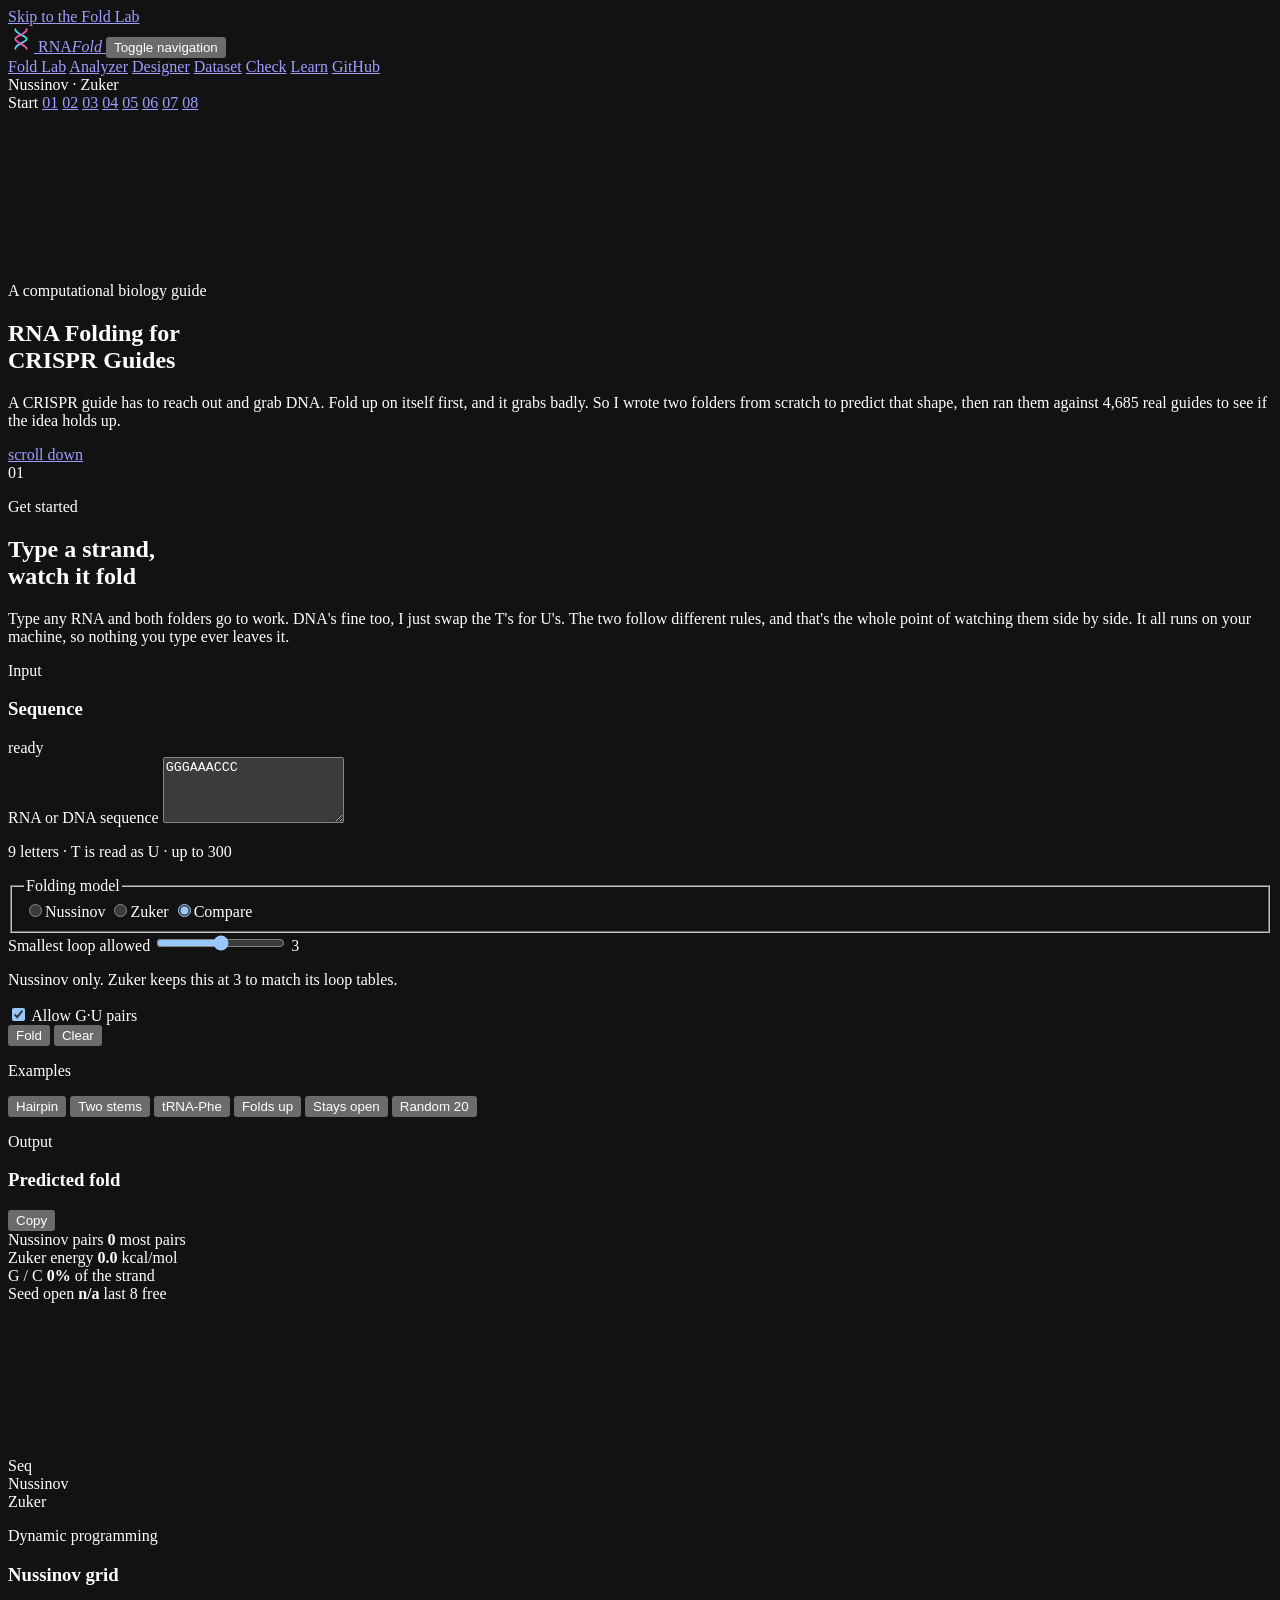
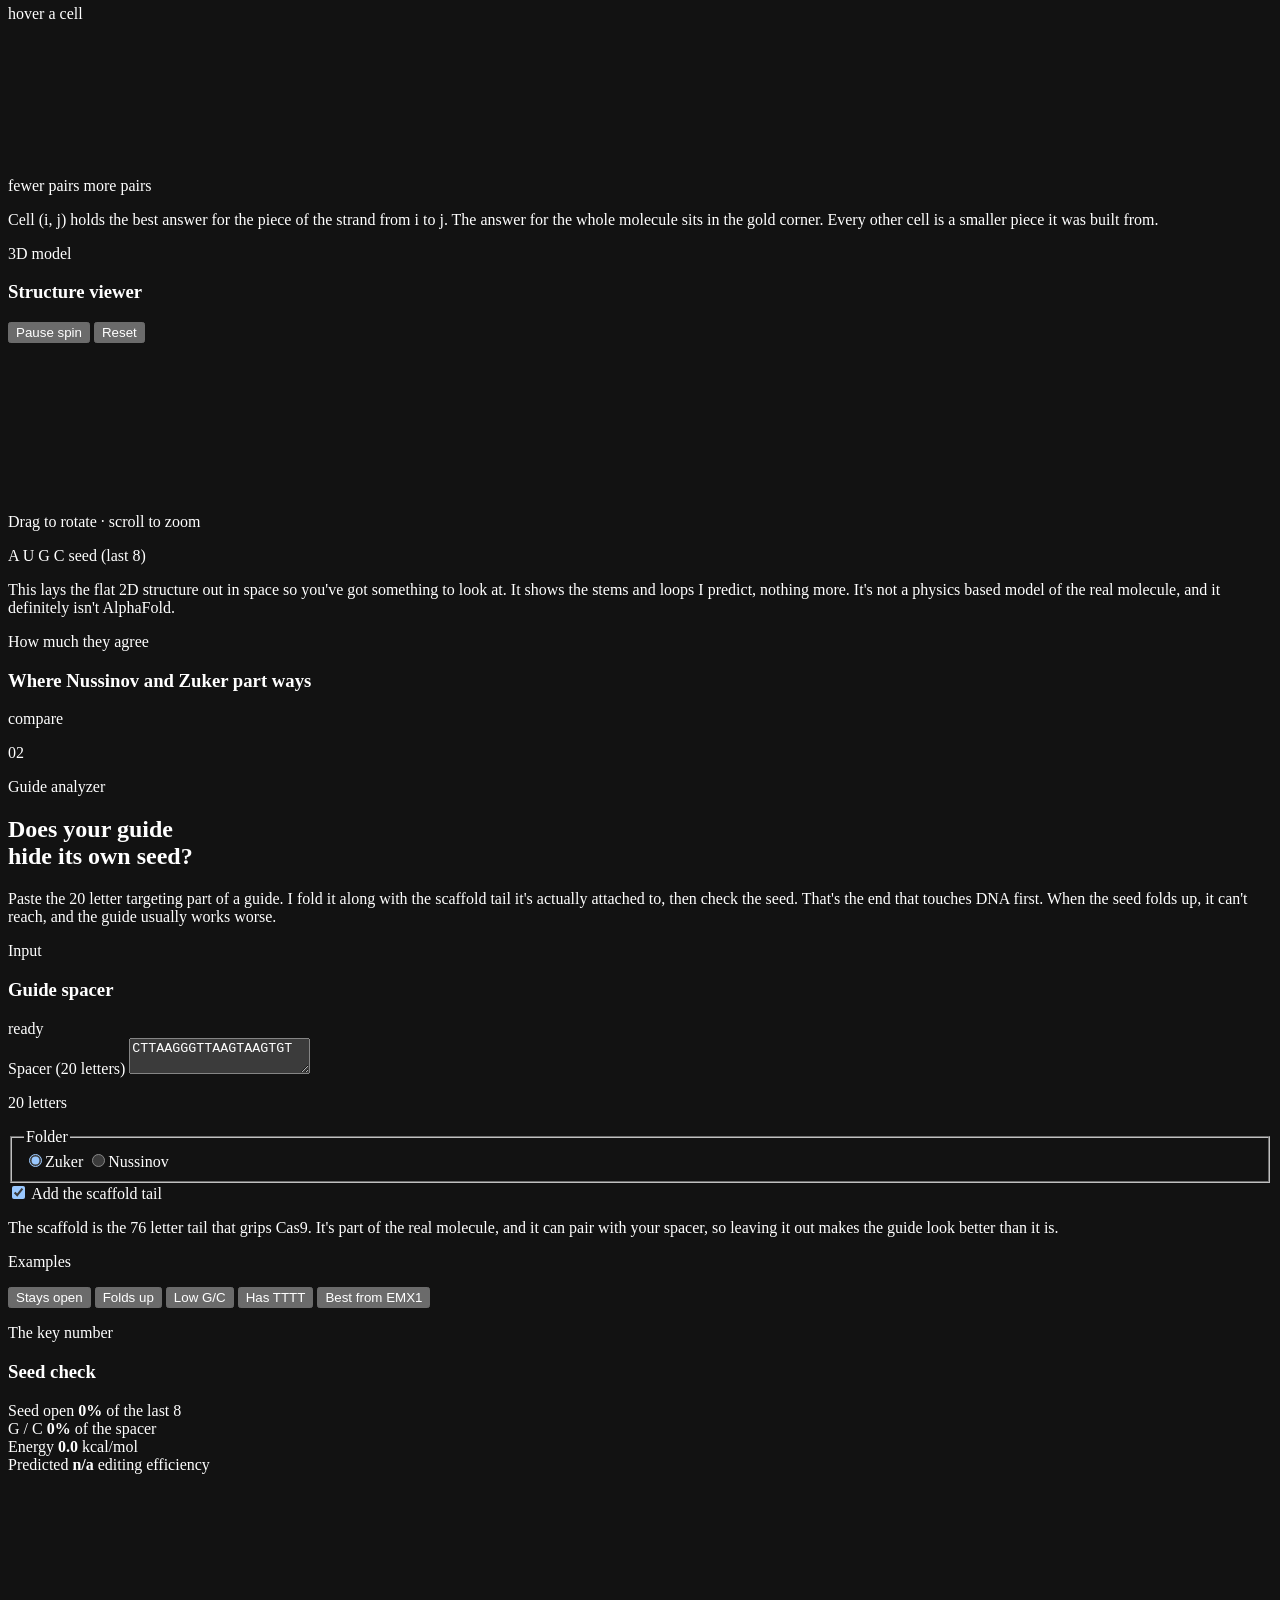
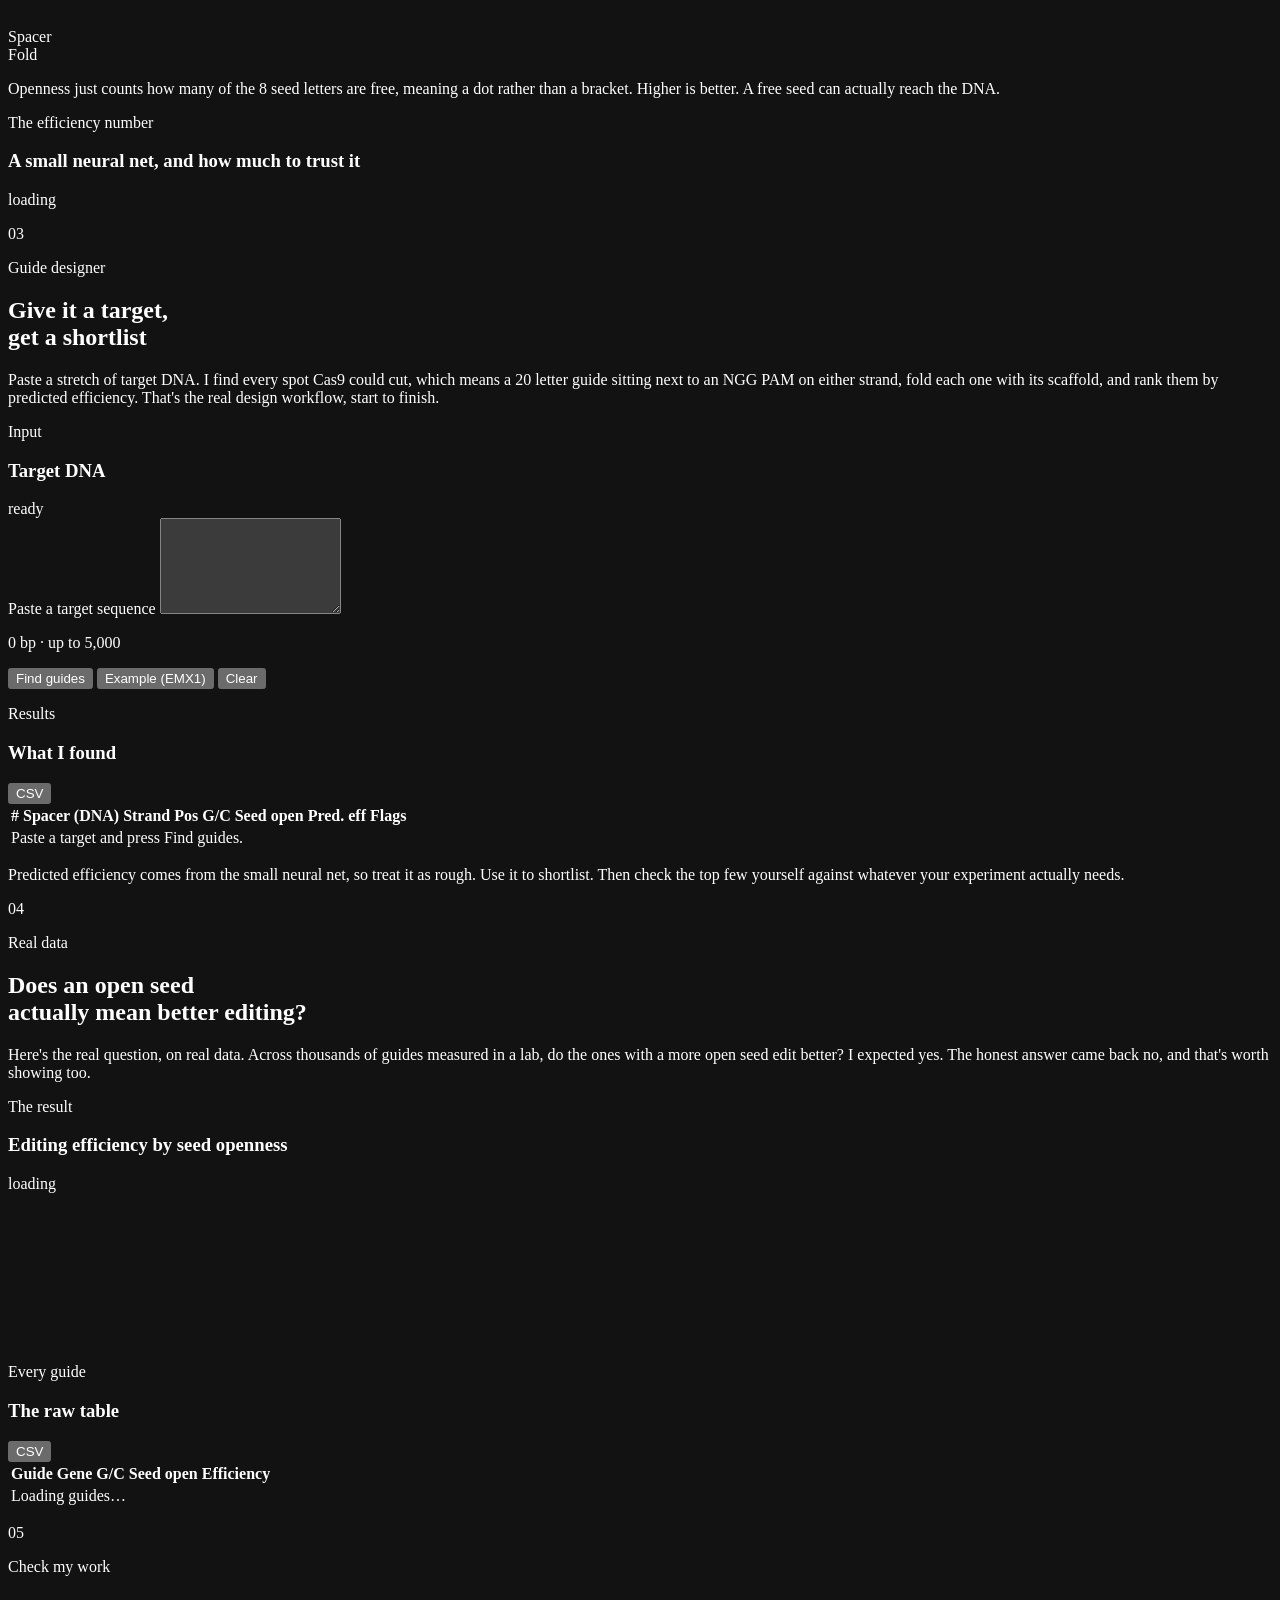
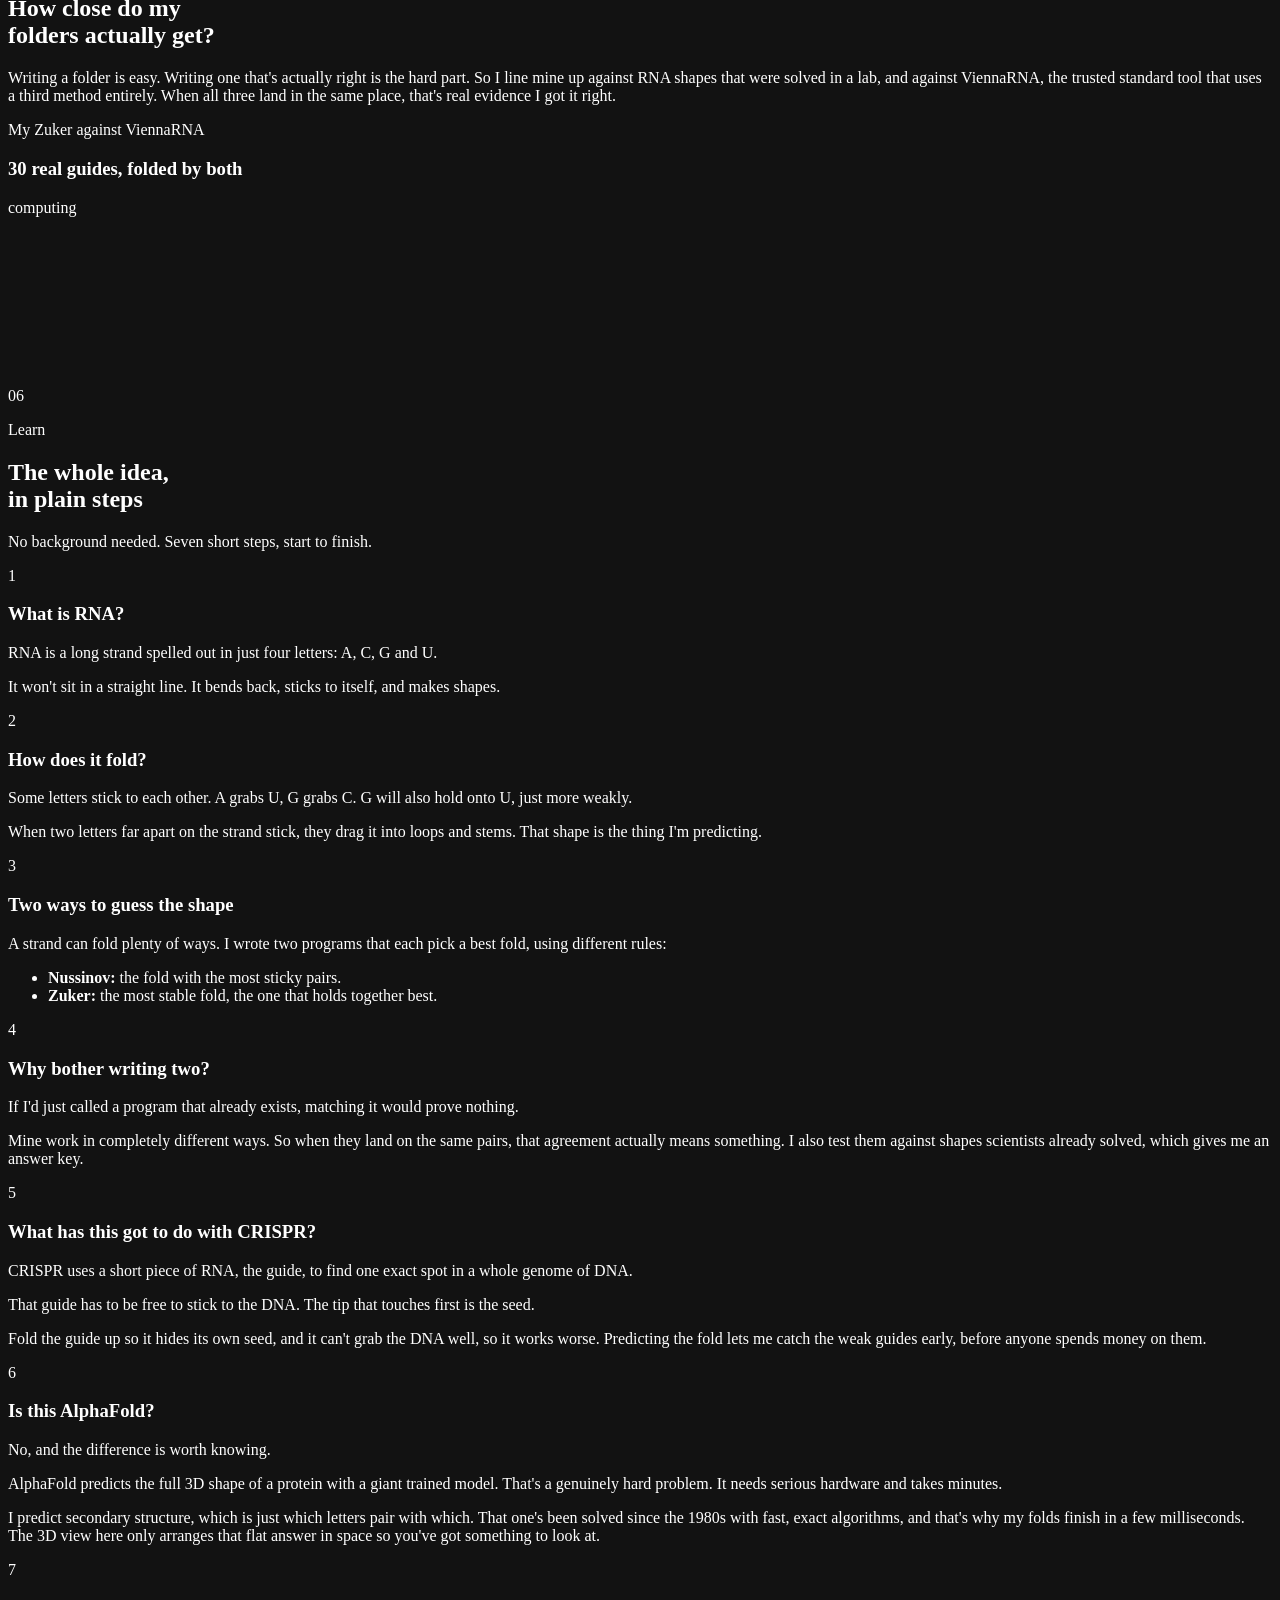
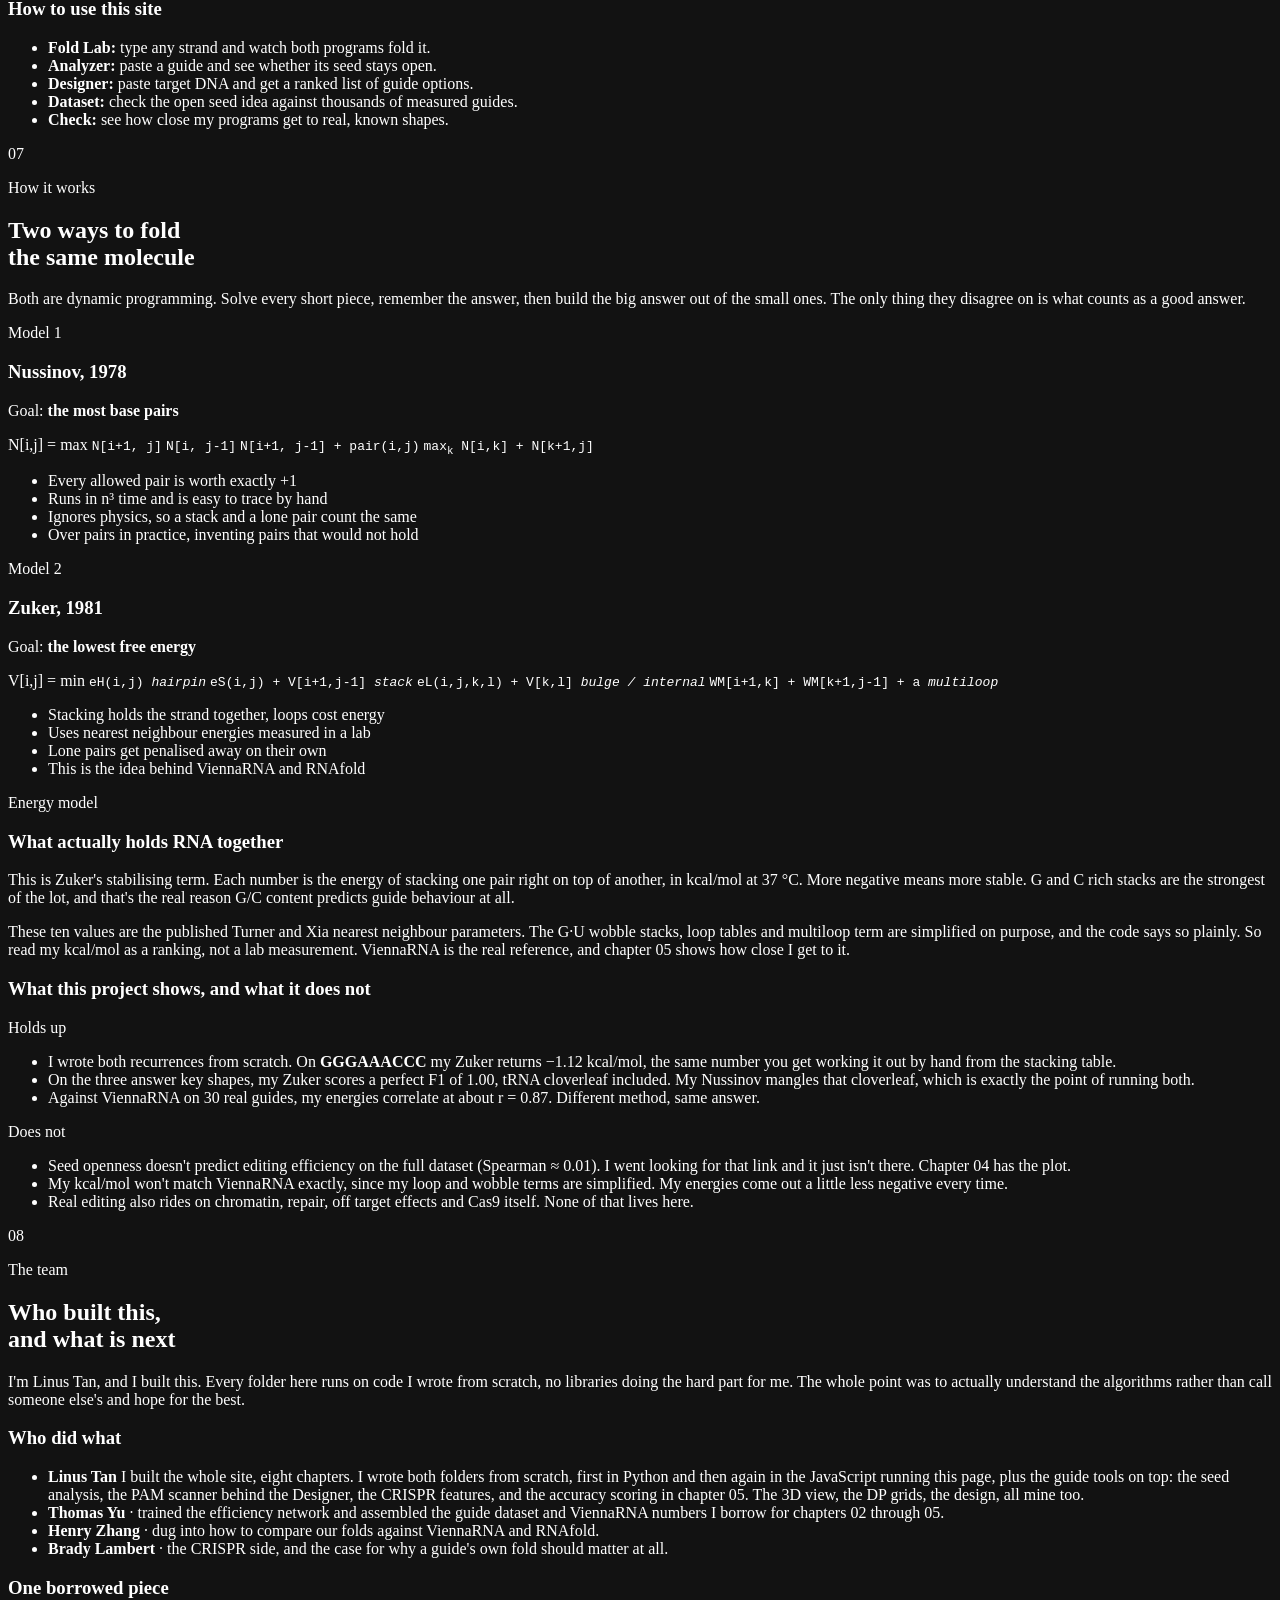
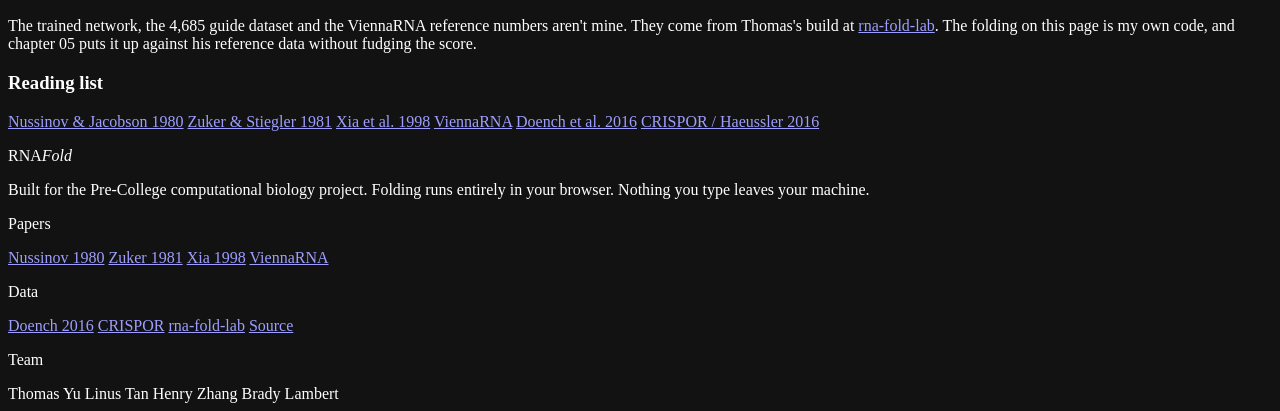
==== index.html @ 6db1efd3 "Fix wording in index.html for clarity" ====
<!doctype html>
<html lang="en">
  <head>
    <meta charset="utf-8" />
    <meta name="viewport" content="width=device-width, initial-scale=1" />
    <title>RNA Fold Lab: folding and CRISPR guides</title>
    <meta
      name="description"
      content="Fold RNA with Nussinov and Zuker in your browser, check a CRISPR guide's seed, design guides against a target, and see how my folders score against ViennaRNA."
    />
    <meta name="color-scheme" content="dark" />
    <link
      rel="icon"
      href="data:image/svg+xml,%3Csvg xmlns='http://www.w3.org/2000/svg' viewBox='0 0 64 64'%3E%3Crect width='64' height='64' rx='14' fill='%230b1218'/%3E%3Cpath d='M20 12c0 10 24 14 24 24S20 50 20 52' stroke='%234fd8e8' stroke-width='4' fill='none' stroke-linecap='round'/%3E%3Cpath d='M44 12c0 10-24 14-24 24s24 14 24 16' stroke='%23e85bb0' stroke-width='4' fill='none' stroke-linecap='round'/%3E%3C/svg%3E"
    />
    <link rel="preconnect" href="https://fonts.googleapis.com" />
    <link rel="preconnect" href="https://fonts.gstatic.com" crossorigin />
    <link
      href="https://fonts.googleapis.com/css2?family=Cormorant+Garamond:wght@300;400;500;600&family=Jost:wght@300;400;500;600&family=JetBrains+Mono:wght@400;700&display=swap"
      rel="stylesheet"
    />
    <link rel="stylesheet" href="styles.css" />
  </head>
  <body>
    <a class="skip-link" href="#lab">Skip to the Fold Lab</a>

    <div class="page-wash" aria-hidden="true"></div>

    <header class="masthead">
      <div class="shell masthead-inner">
        <a class="brand" href="#top">
          <span class="brand-mark" aria-hidden="true">
            <svg viewBox="0 0 32 32" width="26" height="26">
              <path d="M9 4c0 6 14 8 14 12S9 22 9 28" stroke="#4fd8e8" stroke-width="2.2" fill="none" stroke-linecap="round" />
              <path d="M23 4c0 6-14 8-14 12s14 8 14 12" stroke="#e85bb0" stroke-width="2.2" fill="none" stroke-linecap="round" />
            </svg>
          </span>
          <span class="brand-text">RNA<em>Fold</em></span>
        </a>

        <button class="nav-toggle" type="button" aria-expanded="false" aria-controls="mainnav">
          <span class="sr-only">Toggle navigation</span>
          <span class="nav-toggle-bar" aria-hidden="true"></span>
        </button>

        <nav class="mainnav" id="mainnav" aria-label="Sections">
          <a class="navlink" href="#lab" data-nav="lab">Fold Lab</a>
          <a class="navlink" href="#analyzer" data-nav="analyzer">Analyzer</a>
          <a class="navlink" href="#designer" data-nav="designer">Designer</a>
          <a class="navlink" href="#dataset" data-nav="dataset">Dataset</a>
          <a class="navlink" href="#check" data-nav="check">Check</a>
          <a class="navlink" href="#learn" data-nav="learn">Learn</a>
          <a class="nav-cta" href="https://github.com/kwland/nussinov-zuker-crispr" rel="noopener">GitHub</a>
        </nav>
      </div>
    </header>

    <div class="rail rail-left" aria-hidden="true">
      <span class="rail-word">Nussinov · Zuker</span>
      <span class="rail-line"></span>
    </div>

    <nav class="rail rail-right" aria-label="Chapters">
      <span class="rail-start">Start</span>
      <a class="chapter-dot is-active" href="#lab" data-nav="lab"><span>01</span></a>
      <a class="chapter-dot" href="#analyzer" data-nav="analyzer"><span>02</span></a>
      <a class="chapter-dot" href="#designer" data-nav="designer"><span>03</span></a>
      <a class="chapter-dot" href="#dataset" data-nav="dataset"><span>04</span></a>
      <a class="chapter-dot" href="#check" data-nav="check"><span>05</span></a>
      <a class="chapter-dot" href="#learn" data-nav="learn"><span>06</span></a>
      <a class="chapter-dot" href="#method" data-nav="method"><span>07</span></a>
      <a class="chapter-dot" href="#about" data-nav="about"><span>08</span></a>
    </nav>

    <!-- ================================================== HERO -->
    <section class="hero" id="top">
      <canvas id="heroCanvas" aria-hidden="true"></canvas>
      <div class="hero-veil" aria-hidden="true"></div>

      <div class="shell hero-content">
        <p class="eyebrow"><span class="eyebrow-dash" aria-hidden="true"></span>A computational biology guide</p>
        <h1 class="hero-title">RNA Folding for<br /> CRISPR Guides</h1>
        <p class="hero-sub">
          A CRISPR guide has to reach out and grab DNA. Fold up on itself first, and it grabs badly. So I
          wrote two folders from scratch to predict that shape, then ran them against 4,685 real guides to
          see if the idea holds up.
        </p>
        <a class="scroll-cue" href="#lab">
          <span>scroll down</span>
          <span class="scroll-arrow" aria-hidden="true"></span>
        </a>
      </div>
    </section>

    <main>
      <!-- ================================================== 01 FOLD LAB -->
      <section class="chapter" id="lab">
        <div class="shell">
          <div class="chapter-head">
            <span class="ghost-num" aria-hidden="true">01</span>
            <div class="chapter-intro">
              <p class="eyebrow"><span class="eyebrow-dash" aria-hidden="true"></span>Get started</p>
              <h2>Type a strand,<br />watch it fold</h2>
              <p class="lead">
                Type any RNA and both folders go to work. DNA's fine too, I just swap the T's for U's. The
                two follow different rules, and that's the whole point of watching them side by side. It all
                runs on your machine, so nothing you type ever leaves it.
              </p>
            </div>
          </div>

          <div class="lab-grid">
            <form class="card input-card" id="foldForm">
              <div class="card-head">
                <div>
                  <p class="kicker">Input</p>
                  <h3>Sequence</h3>
                </div>
                <span class="status-pill" id="inputStatus">ready</span>
              </div>

              <label class="field-label" for="sequenceInput">RNA or DNA sequence</label>
              <textarea id="sequenceInput" spellcheck="false" rows="4" aria-describedby="errorText">GGGAAACCC</textarea>
              <p class="field-hint"><span id="charCount">9</span> letters · T is read as U · up to 300</p>

              <fieldset class="model-select">
                <legend class="field-label">Folding model</legend>
                <div class="segmented" role="radiogroup" aria-label="Folding model">
                  <label><input type="radio" name="model" value="nussinov" /><span>Nussinov</span></label>
                  <label><input type="radio" name="model" value="zuker" /><span>Zuker</span></label>
                  <label><input type="radio" name="model" value="both" checked /><span>Compare</span></label>
                </div>
              </fieldset>

              <div class="control-row">
                <label class="field-label" for="loopLength">Smallest loop allowed</label>
                <input id="loopLength" type="range" min="0" max="6" step="1" value="3" />
                <output id="loopLengthValue" for="loopLength">3</output>
              </div>
              <p class="field-hint subtle">Nussinov only. Zuker keeps this at 3 to match its loop tables.</p>

              <label class="toggle-row">
                <input id="allowWobble" type="checkbox" checked />
                <span>Allow G·U pairs</span>
              </label>

              <div class="button-row">
                <button class="btn btn-solid btn-sm" type="submit">Fold</button>
                <button class="btn btn-ghost btn-sm" type="button" id="clearSequence">Clear</button>
              </div>

              <p class="field-label examples-label">Examples</p>
              <div class="chip-row">
                <button class="chip" type="button" data-example="GGGAAACCC">Hairpin</button>
                <button class="chip" type="button" data-example="GGGGAAAACCCCUUUUGGGGAAAACCCC">Two stems</button>
                <button class="chip" type="button" data-example="GCGGAUUUAGCUCAGUUGGGAGAGCGCCAGACUGAAGAUCUGGAGGUCCUGUGUUCGAUCCACAGAAUUCGCACCA">tRNA-Phe</button>
                <button class="chip" type="button" data-example="GCGCGATACGCGTATCGCGC">Folds up</button>
                <button class="chip" type="button" data-example="CTTAAGGGTTAAGTAAGTGT">Stays open</button>
                <button class="chip" type="button" id="randomGuide">Random 20</button>
              </div>

              <p class="error-text" id="errorText" role="alert"></p>
            </form>

            <div class="card result-card">
              <div class="card-head">
                <div>
                  <p class="kicker">Output</p>
                  <h3>Predicted fold</h3>
                </div>
                <button class="btn btn-ghost btn-sm" type="button" id="copyStructure">Copy</button>
              </div>

              <div class="metric-grid" id="metricGrid">
                <div class="metric">
                  <span class="metric-label">Nussinov pairs</span>
                  <strong id="pairCount">0</strong>
                  <span class="metric-foot">most pairs</span>
                </div>
                <div class="metric">
                  <span class="metric-label">Zuker energy</span>
                  <strong id="mfeValue">0.0</strong>
                  <span class="metric-foot">kcal/mol</span>
                </div>
                <div class="metric">
                  <span class="metric-label">G / C</span>
                  <strong id="gcPercent">0%</strong>
                  <span class="metric-foot">of the strand</span>
                </div>
                <div class="metric" id="seedMetric">
                  <span class="metric-label">Seed open</span>
                  <strong id="seedOpen">n/a</strong>
                  <span class="metric-foot">last 8 free</span>
                </div>
              </div>

              <div class="arc-wrap">
                <canvas id="rnaCanvas" aria-label="Arc diagram of the predicted structure"></canvas>
              </div>
              <div class="arc-legend" id="arcLegend"></div>

              <div class="dot-output">
                <div class="dot-row">
                  <span class="dot-tag">Seq</span>
                  <code id="normalizedSequence"></code>
                </div>
                <div class="dot-row" id="nussinovRow">
                  <span class="dot-tag tag-a">Nussinov</span>
                  <code id="dotBracket"></code>
                </div>
                <div class="dot-row" id="zukerRow">
                  <span class="dot-tag tag-b">Zuker</span>
                  <code id="dotBracketZuker"></code>
                </div>
              </div>

              <p class="interpretation" id="foldInterpretation"></p>
              <div class="warning-list" id="warningList"></div>
            </div>

            <div class="card matrix-card">
              <div class="card-head">
                <div>
                  <p class="kicker">Dynamic programming</p>
                  <h3 id="matrixTitle">Nussinov grid</h3>
                </div>
                <span class="matrix-hint" id="matrixHover">hover a cell</span>
              </div>
              <div class="matrix-wrap">
                <canvas id="matrixCanvas" aria-label="Dynamic programming grid"></canvas>
              </div>
              <div class="matrix-legend">
                <span>fewer pairs</span>
                <span class="legend-ramp" aria-hidden="true"></span>
                <span>more pairs</span>
              </div>
              <p class="note">
                Cell (i, j) holds the best answer for the piece of the strand from i to j. The answer for the
                whole molecule sits in the gold corner. Every other cell is a smaller piece it was built from.
              </p>
            </div>

            <div class="card viewer-card">
              <div class="card-head">
                <div>
                  <p class="kicker">3D model</p>
                  <h3>Structure viewer</h3>
                </div>
                <div class="viewer-controls">
                  <button class="btn btn-ghost btn-sm" type="button" id="spinToggle">Pause spin</button>
                  <button class="btn btn-ghost btn-sm" type="button" id="resetView">Reset</button>
                </div>
              </div>
              <div class="viewer-wrap">
                <canvas id="viewerCanvas" aria-label="Rotatable 3D model of the predicted structure"></canvas>
                <p class="viewer-hint">Drag to rotate · scroll to zoom</p>
              </div>
              <div class="base-legend">
                <span><i style="background:#5ee6c5"></i>A</span>
                <span><i style="background:#ffb454"></i>U</span>
                <span><i style="background:#7aa2ff"></i>G</span>
                <span><i style="background:#ff6fa5"></i>C</span>
                <span class="legend-seed"><i></i>seed (last 8)</span>
              </div>
              <p class="note">
                This lays the flat 2D structure out in space so you've got something to look at. It shows the
                stems and loops I predict, nothing more. It's not a physics based model of the real molecule,
                and it definitely isn't AlphaFold.
              </p>
            </div>
          </div>

          <div class="card compare-card" id="compareCard">
            <div class="card-head">
              <div>
                <p class="kicker">How much they agree</p>
                <h3>Where Nussinov and Zuker part ways</h3>
              </div>
              <span class="status-pill" id="agreementPill">compare</span>
            </div>
            <div class="compare-stats" id="compareStats"></div>
            <p class="note" id="compareNote"></p>
          </div>
        </div>
      </section>

      <!-- ================================================== 02 ANALYZER -->
      <section class="chapter" id="analyzer">
        <div class="shell">
          <div class="chapter-head">
            <span class="ghost-num" aria-hidden="true">02</span>
            <div class="chapter-intro">
              <p class="eyebrow"><span class="eyebrow-dash" aria-hidden="true"></span>Guide analyzer</p>
              <h2>Does your guide<br />hide its own seed?</h2>
              <p class="lead">
                Paste the 20 letter targeting part of a guide. I fold it along with the scaffold tail it's
                actually attached to, then check the seed. That's the end that touches DNA first. When the
                seed folds up, it can't reach, and the guide usually works worse.
              </p>
            </div>
          </div>

          <div class="lab-grid">
            <form class="card input-card" id="analyzerForm">
              <div class="card-head">
                <div>
                  <p class="kicker">Input</p>
                  <h3>Guide spacer</h3>
                </div>
                <span class="status-pill" id="analyzerStatus">ready</span>
              </div>

              <label class="field-label" for="spacerInput">Spacer (20 letters)</label>
              <textarea id="spacerInput" spellcheck="false" rows="2">CTTAAGGGTTAAGTAAGTGT</textarea>
              <p class="field-hint"><span id="spacerCount">20</span> letters</p>

              <fieldset class="model-select">
                <legend class="field-label">Folder</legend>
                <div class="segmented" role="radiogroup" aria-label="Folder for the analyzer">
                  <label><input type="radio" name="analyzerModel" value="zuker" checked /><span>Zuker</span></label>
                  <label><input type="radio" name="analyzerModel" value="nussinov" /><span>Nussinov</span></label>
                </div>
              </fieldset>

              <label class="toggle-row">
                <input id="withScaffold" type="checkbox" checked />
                <span>Add the scaffold tail</span>
              </label>
              <p class="field-hint subtle">
                The scaffold is the 76 letter tail that grips Cas9. It's part of the real molecule, and it
                can pair with your spacer, so leaving it out makes the guide look better than it is.
              </p>

              <p class="field-label examples-label">Examples</p>
              <div class="chip-row">
                <button class="chip" type="button" data-spacer="CTTAAGGGTTAAGTAAGTGT">Stays open</button>
                <button class="chip" type="button" data-spacer="GCGCGATACGCGTATCGCGC">Folds up</button>
                <button class="chip" type="button" data-spacer="ATTAAATTAAATAAATTAAA">Low G/C</button>
                <button class="chip" type="button" data-spacer="GACTTTTACGTTAGCATGAA">Has TTTT</button>
                <button class="chip" type="button" data-spacer="TCCCTGGCCAGGCTTTGGGG">Best from EMX1</button>
              </div>

              <p class="error-text" id="analyzerError" role="alert"></p>
            </form>

            <div class="card result-card">
              <div class="card-head">
                <div>
                  <p class="kicker">The key number</p>
                  <h3>Seed check</h3>
                </div>
              </div>

              <div class="metric-grid">
                <div class="metric accent-a">
                  <span class="metric-label">Seed open</span>
                  <strong id="seedOpennessValue">0%</strong>
                  <span class="metric-foot">of the last 8</span>
                </div>
                <div class="metric">
                  <span class="metric-label">G / C</span>
                  <strong id="analyzerGc">0%</strong>
                  <span class="metric-foot">of the spacer</span>
                </div>
                <div class="metric">
                  <span class="metric-label">Energy</span>
                  <strong id="analyzerEnergy">0.0</strong>
                  <span class="metric-foot">kcal/mol</span>
                </div>
                <div class="metric accent-b">
                  <span class="metric-label">Predicted</span>
                  <strong id="predEfficiency">n/a</strong>
                  <span class="metric-foot">editing efficiency</span>
                </div>
              </div>

              <div class="arc-wrap">
                <canvas id="analyzerCanvas" aria-label="Arc diagram of the guide fold, seed bases marked"></canvas>
              </div>
              <div class="arc-legend" id="analyzerLegend"></div>

              <div class="dot-output">
                <div class="dot-row">
                  <span class="dot-tag">Spacer</span>
                  <code id="analyzerSpacerSeq"></code>
                </div>
                <div class="dot-row">
                  <span class="dot-tag tag-a">Fold</span>
                  <code id="analyzerSpacerStruct"></code>
                </div>
              </div>

              <p class="interpretation" id="analyzerInterpretation"></p>
              <div class="warning-list" id="analyzerFlags"></div>
              <p class="note">
                Openness just counts how many of the 8 seed letters are free, meaning a dot rather than a
                bracket. Higher is better. A free seed can actually reach the DNA.
              </p>
            </div>
          </div>

          <div class="card model-note-card">
            <div class="card-head">
              <div>
                <p class="kicker">The efficiency number</p>
                <h3>A small neural net, and how much to trust it</h3>
              </div>
              <span class="status-pill" id="modelStatus">loading</span>
            </div>
            <div class="compare-stats" id="modelStats"></div>
            <p class="note" id="modelNote"></p>
          </div>
        </div>
      </section>

      <!-- ================================================== 03 DESIGNER -->
      <section class="chapter" id="designer">
        <div class="shell">
          <div class="chapter-head">
            <span class="ghost-num" aria-hidden="true">03</span>
            <div class="chapter-intro">
              <p class="eyebrow"><span class="eyebrow-dash" aria-hidden="true"></span>Guide designer</p>
              <h2>Give it a target,<br />get a shortlist</h2>
              <p class="lead">
                Paste a stretch of target DNA. I find every spot Cas9 could cut, which means a 20 letter guide
                sitting next to an NGG PAM on either strand, fold each one with its scaffold, and rank them by
                predicted efficiency. That's the real design workflow, start to finish.
              </p>
            </div>
          </div>

          <div class="designer-grid">
            <form class="card input-card" id="designerForm">
              <div class="card-head">
                <div>
                  <p class="kicker">Input</p>
                  <h3>Target DNA</h3>
                </div>
                <span class="status-pill" id="designerStatus">ready</span>
              </div>

              <label class="field-label" for="targetInput">Paste a target sequence</label>
              <textarea id="targetInput" spellcheck="false" rows="6"></textarea>
              <p class="field-hint"><span id="targetCount">0</span> bp · up to 5,000</p>

              <div class="button-row">
                <button class="btn btn-solid btn-sm" type="submit">Find guides</button>
                <button class="chip" type="button" id="designerExample">Example (EMX1)</button>
                <button class="btn btn-ghost btn-sm" type="button" id="designerClear">Clear</button>
              </div>
              <p class="error-text" id="designerError" role="alert"></p>
            </form>

            <div class="card">
              <div class="card-head">
                <div>
                  <p class="kicker">Results</p>
                  <h3>What I found</h3>
                </div>
                <button class="btn btn-ghost btn-sm" type="button" id="designerCsv">CSV</button>
              </div>
              <div class="compare-stats" id="designerStats"></div>
              <div class="table-wrap">
                <table class="data-table" id="designerTable">
                  <thead>
                    <tr>
                      <th>#</th>
                      <th>Spacer (DNA)</th>
                      <th>Strand</th>
                      <th>Pos</th>
                      <th>G/C</th>
                      <th>Seed open</th>
                      <th>Pred. eff</th>
                      <th>Flags</th>
                      <th></th>
                    </tr>
                  </thead>
                  <tbody id="designerBody">
                    <tr>
                      <td colspan="9" class="table-empty">Paste a target and press Find guides.</td>
                    </tr>
                  </tbody>
                </table>
              </div>
              <p class="note">
                Predicted efficiency comes from the small neural net, so treat it as rough. Use it to
                shortlist. Then check the top few yourself against whatever your experiment actually needs.
              </p>
            </div>
          </div>
        </div>
      </section>

      <!-- ================================================== 04 DATASET -->
      <section class="chapter" id="dataset">
        <div class="shell">
          <div class="chapter-head">
            <span class="ghost-num" aria-hidden="true">04</span>
            <div class="chapter-intro">
              <p class="eyebrow"><span class="eyebrow-dash" aria-hidden="true"></span>Real data</p>
              <h2>Does an open seed<br />actually mean better editing?</h2>
              <p class="lead">
                Here's the real question, on real data. Across thousands of guides measured in a lab, do the
                ones with a more open seed edit better? I expected yes. The honest answer came back no, and
                that's worth showing too.
              </p>
            </div>
          </div>

          <div class="summary-panel" id="datasetStats"></div>

          <div class="card chart-card">
            <div class="card-head">
              <div>
                <p class="kicker">The result</p>
                <h3>Editing efficiency by seed openness</h3>
              </div>
              <span class="matrix-hint" id="datasetCount">loading</span>
            </div>
            <div class="chart-wrap">
              <canvas id="datasetChart" aria-label="Mean editing efficiency at each level of seed openness"></canvas>
            </div>
            <p class="note" id="datasetFinding"></p>
          </div>

          <div class="card">
            <div class="card-head">
              <div>
                <p class="kicker">Every guide</p>
                <h3>The raw table</h3>
              </div>
              <button class="btn btn-ghost btn-sm" type="button" id="datasetCsv">CSV</button>
            </div>
            <div class="table-wrap tall">
              <table class="data-table">
                <thead>
                  <tr>
                    <th>Guide</th>
                    <th>Gene</th>
                    <th>G/C</th>
                    <th>Seed open</th>
                    <th>Efficiency</th>
                    <th></th>
                  </tr>
                </thead>
                <tbody id="datasetBody">
                  <tr><td colspan="6" class="table-empty">Loading guides…</td></tr>
                </tbody>
              </table>
            </div>
            <p class="note" id="datasetSource"></p>
          </div>
        </div>
      </section>

      <!-- ================================================== 05 CHECK OUR WORK -->
      <section class="chapter" id="check">
        <div class="shell">
          <div class="chapter-head">
            <span class="ghost-num" aria-hidden="true">05</span>
            <div class="chapter-intro">
              <p class="eyebrow"><span class="eyebrow-dash" aria-hidden="true"></span>Check my work</p>
              <h2>How close do my<br />folders actually get?</h2>
              <p class="lead">
                Writing a folder is easy. Writing one that's actually right is the hard part. So I line mine
                up against RNA shapes that were solved in a lab, and against ViennaRNA, the trusted standard
                tool that uses a third method entirely. When all three land in the same place, that's real
                evidence I got it right.
              </p>
            </div>
          </div>

          <div class="summary-panel" id="checkStats"></div>

          <div class="data-grid" id="checkCards"></div>

          <div class="card chart-card">
            <div class="card-head">
              <div>
                <p class="kicker">My Zuker against ViennaRNA</p>
                <h3>30 real guides, folded by both</h3>
              </div>
              <span class="matrix-hint" id="viennaCorr">computing</span>
            </div>
            <div class="chart-wrap">
              <canvas id="viennaScatter" aria-label="Scatter plot of my predicted energy against ViennaRNA's"></canvas>
            </div>
            <p class="note" id="viennaNote"></p>
          </div>
        </div>
      </section>

      <!-- ================================================== 06 LEARN -->
      <section class="chapter" id="learn">
        <div class="shell">
          <div class="chapter-head">
            <span class="ghost-num" aria-hidden="true">06</span>
            <div class="chapter-intro">
              <p class="eyebrow"><span class="eyebrow-dash" aria-hidden="true"></span>Learn</p>
              <h2>The whole idea,<br />in plain steps</h2>
              <p class="lead">No background needed. Seven short steps, start to finish.</p>
            </div>
          </div>

          <div class="learn-list">
            <article class="card soft learn-step">
              <span class="step-num">1</span>
              <h3>What is RNA?</h3>
              <p>RNA is a long strand spelled out in just four letters: A, C, G and U.</p>
              <p>It won't sit in a straight line. It bends back, sticks to itself, and makes shapes.</p>
            </article>

            <article class="card soft learn-step">
              <span class="step-num">2</span>
              <h3>How does it fold?</h3>
              <p>Some letters stick to each other. A grabs U, G grabs C. G will also hold onto U, just more weakly.</p>
              <p>
                When two letters far apart on the strand stick, they drag it into loops and stems. That shape
                is the thing I'm predicting.
              </p>
            </article>

            <article class="card soft learn-step">
              <span class="step-num">3</span>
              <h3>Two ways to guess the shape</h3>
              <p>A strand can fold plenty of ways. I wrote two programs that each pick a best fold, using different rules:</p>
              <ul class="tick-list">
                <li><strong>Nussinov:</strong> the fold with the most sticky pairs.</li>
                <li><strong>Zuker:</strong> the most stable fold, the one that holds together best.</li>
              </ul>
            </article>

            <article class="card soft learn-step">
              <span class="step-num">4</span>
              <h3>Why bother writing two?</h3>
              <p>If I'd just called a program that already exists, matching it would prove nothing.</p>
              <p>
                Mine work in completely different ways. So when they land on the same pairs, that agreement
                actually means something. I also test them against shapes scientists already solved, which
                gives me an answer key.
              </p>
            </article>

            <article class="card soft learn-step">
              <span class="step-num">5</span>
              <h3>What has this got to do with CRISPR?</h3>
              <p>CRISPR uses a short piece of RNA, the guide, to find one exact spot in a whole genome of DNA.</p>
              <p>That guide has to be free to stick to the DNA. The tip that touches first is the seed.</p>
              <p>
                Fold the guide up so it hides its own seed, and it can't grab the DNA well, so it works worse.
                Predicting the fold lets me catch the weak guides early, before anyone spends money on them.
              </p>
            </article>

            <article class="card soft learn-step">
              <span class="step-num">6</span>
              <h3>Is this AlphaFold?</h3>
              <p>No, and the difference is worth knowing.</p>
              <p>
                AlphaFold predicts the full 3D shape of a protein with a giant trained model. That's a genuinely
                hard problem. It needs serious hardware and takes minutes.
              </p>
              <p>
                I predict secondary structure, which is just which letters pair with which. That one's been
                solved since the 1980s with fast, exact algorithms, and that's why my folds finish in a few
                milliseconds. The 3D view here only arranges that flat answer in space so you've got something
                to look at.
              </p>
            </article>

            <article class="card soft learn-step">
              <span class="step-num">7</span>
              <h3>How to use this site</h3>
              <ul class="tick-list">
                <li><strong>Fold Lab:</strong> type any strand and watch both programs fold it.</li>
                <li><strong>Analyzer:</strong> paste a guide and see whether its seed stays open.</li>
                <li><strong>Designer:</strong> paste target DNA and get a ranked list of guide options.</li>
                <li><strong>Dataset:</strong> check the open seed idea against thousands of measured guides.</li>
                <li><strong>Check:</strong> see how close my programs get to real, known shapes.</li>
              </ul>
            </article>
          </div>
        </div>
      </section>

      <!-- ================================================== 07 METHOD -->
      <section class="chapter" id="method">
        <div class="shell">
          <div class="chapter-head">
            <span class="ghost-num" aria-hidden="true">07</span>
            <div class="chapter-intro">
              <p class="eyebrow"><span class="eyebrow-dash" aria-hidden="true"></span>How it works</p>
              <h2>Two ways to fold<br />the same molecule</h2>
              <p class="lead">
                Both are dynamic programming. Solve every short piece, remember the answer, then build the big
                answer out of the small ones. The only thing they disagree on is what counts as a good answer.
              </p>
            </div>
          </div>

          <div class="model-compare">
            <article class="card model-card">
              <div class="model-head">
                <span class="model-badge badge-a">Model 1</span>
                <h3>Nussinov, 1978</h3>
              </div>
              <p class="model-goal">Goal: <strong>the most base pairs</strong></p>
              <div class="recurrence">
                <span class="rec-lhs">N[i,j] = max</span>
                <code>N[i+1, j]</code>
                <code>N[i, j-1]</code>
                <code>N[i+1, j-1] + pair(i,j)</code>
                <code>max<sub>k</sub> N[i,k] + N[k+1,j]</code>
              </div>
              <ul class="tick-list">
                <li>Every allowed pair is worth exactly +1</li>
                <li>Runs in n³ time and is easy to trace by hand</li>
                <li>Ignores physics, so a stack and a lone pair count the same</li>
                <li>Over pairs in practice, inventing pairs that would not hold</li>
              </ul>
            </article>

            <article class="card model-card">
              <div class="model-head">
                <span class="model-badge badge-b">Model 2</span>
                <h3>Zuker, 1981</h3>
              </div>
              <p class="model-goal">Goal: <strong>the lowest free energy</strong></p>
              <div class="recurrence">
                <span class="rec-lhs">V[i,j] = min</span>
                <code>eH(i,j) <em>hairpin</em></code>
                <code>eS(i,j) + V[i+1,j-1] <em>stack</em></code>
                <code>eL(i,j,k,l) + V[k,l] <em>bulge / internal</em></code>
                <code>WM[i+1,k] + WM[k+1,j-1] + a <em>multiloop</em></code>
              </div>
              <ul class="tick-list">
                <li>Stacking holds the strand together, loops cost energy</li>
                <li>Uses nearest neighbour energies measured in a lab</li>
                <li>Lone pairs get penalised away on their own</li>
                <li>This is the idea behind ViennaRNA and RNAfold</li>
              </ul>
            </article>
          </div>

          <div class="card energy-card">
            <div class="card-head">
              <div>
                <p class="kicker">Energy model</p>
                <h3>What actually holds RNA together</h3>
              </div>
            </div>
            <p class="card-lead">
              This is Zuker's stabilising term. Each number is the energy of stacking one pair right on top of
              another, in kcal/mol at 37&nbsp;°C. More negative means more stable. G and C rich stacks are the
              strongest of the lot, and that's the real reason G/C content predicts guide behaviour at all.
            </p>
            <div class="stack-table" id="stackTable"></div>
            <p class="note">
              These ten values are the published Turner and Xia nearest neighbour parameters. The G·U wobble
              stacks, loop tables and multiloop term are simplified on purpose, and the code says so plainly.
              So read my kcal/mol as a ranking, not a lab measurement. ViennaRNA is the real reference, and
              chapter 05 shows how close I get to it.
            </p>
          </div>

          <div class="card honest-card">
            <h3>What this project shows, and what it does not</h3>
            <div class="honest-grid">
              <div>
                <p class="honest-tag good">Holds up</p>
                <ul>
                  <li>
                    I wrote both recurrences from scratch. On <strong>GGGAAACCC</strong> my Zuker returns
                    −1.12 kcal/mol, the same number you get working it out by hand from the stacking table.
                  </li>
                  <li>
                    On the three answer key shapes, my Zuker scores a perfect F1 of 1.00, tRNA cloverleaf
                    included. My Nussinov mangles that cloverleaf, which is exactly the point of running both.
                  </li>
                  <li>
                    Against ViennaRNA on 30 real guides, my energies correlate at about r = 0.87. Different
                    method, same answer.
                  </li>
                </ul>
              </div>
              <div>
                <p class="honest-tag warn">Does not</p>
                <ul>
                  <li>
                    Seed openness doesn't predict editing efficiency on the full dataset (Spearman ≈ 0.01). I
                    went looking for that link and it just isn't there. Chapter 04 has the plot.
                  </li>
                  <li>
                    My kcal/mol won't match ViennaRNA exactly, since my loop and wobble terms are simplified.
                    My energies come out a little less negative every time.
                  </li>
                  <li>
                    Real editing also rides on chromatin, repair, off target effects and Cas9 itself. None of
                    that lives here.
                  </li>
                </ul>
              </div>
            </div>
          </div>
        </div>
      </section>

      <!-- ================================================== 08 ABOUT -->
      <section class="chapter" id="about">
        <div class="shell">
          <div class="chapter-head">
            <span class="ghost-num" aria-hidden="true">08</span>
            <div class="chapter-intro">
              <p class="eyebrow"><span class="eyebrow-dash" aria-hidden="true"></span>The team</p>
              <h2>Who built this,<br />and what is next</h2>
              <p class="lead">
                I'm Linus Tan, and I built this. Every folder here runs on code I wrote from scratch, no
                libraries doing the hard part for me. The whole point was to actually understand the
                algorithms rather than call someone else's and hope for the best.
              </p>
            </div>
          </div>

          <div class="about-grid">
            <div class="card soft">
              <h3>Who did what</h3>
              <ul class="team-list">
                <li><strong>Linus Tan</strong> I built the whole site, eight chapters. I wrote both folders from scratch, first in Python and then again in the JavaScript running this page, plus the guide tools on top: the seed analysis, the PAM scanner behind the Designer, the CRISPR features, and the accuracy scoring in chapter 05. The 3D view, the DP grids, the design, all mine too.</li>
                <li><strong>Thomas Yu</strong> · trained the efficiency network and assembled the guide dataset and ViennaRNA numbers I borrow for chapters 02 through 05.</li>
                <li><strong>Henry Zhang</strong> · dug into how to compare our folds against ViennaRNA and RNAfold.</li>
                <li><strong>Brady Lambert</strong> · the CRISPR side, and the case for why a guide's own fold should matter at all.</li>
              </ul>
            </div>
            <div class="card soft">
              <h3>One borrowed piece</h3>
              <p>
                The trained network, the 4,685 guide dataset and the ViennaRNA
                reference numbers aren't mine. They come from Thomas's build at
                <a href="https://tomas-1226.github.io/rna-fold-lab/" rel="noopener">rna-fold-lab</a>. The
                folding on this page is my own code, and chapter 05 puts it up against his reference data
                without fudging the score.
              </p>
            </div>
          </div>

          <div class="ref-block">
            <h3>Reading list</h3>
            <div class="ref-row">
              <a href="https://www.pnas.org/doi/10.1073/pnas.77.11.6309" rel="noopener">Nussinov &amp; Jacobson 1980</a>
              <a href="https://academic.oup.com/nar/article-lookup/doi/10.1093/nar/9.1.133" rel="noopener">Zuker &amp; Stiegler 1981</a>
              <a href="https://pubs.acs.org/doi/10.1021/bi9809425" rel="noopener">Xia et al. 1998</a>
              <a href="https://www.tbi.univie.ac.at/RNA/" rel="noopener">ViennaRNA</a>
              <a href="https://www.nature.com/articles/nbt.3437" rel="noopener">Doench et al. 2016</a>
              <a href="https://genomebiology.biomedcentral.com/articles/10.1186/s13059-016-1012-2" rel="noopener">CRISPOR / Haeussler 2016</a>
            </div>
          </div>
        </div>
      </section>
    </main>

    <footer>
      <div class="shell footer-inner">
        <div class="footer-brand-col">
          <p class="footer-brand">RNA<em>Fold</em></p>
          <p class="footer-note">
            Built for the Pre-College computational biology project. Folding runs entirely in your browser.
            Nothing you type leaves your machine.
          </p>
        </div>
        <div class="footer-col">
          <p class="footer-head">Papers</p>
          <a href="https://www.pnas.org/doi/10.1073/pnas.77.11.6309" rel="noopener">Nussinov 1980</a>
          <a href="https://academic.oup.com/nar/article-lookup/doi/10.1093/nar/9.1.133" rel="noopener">Zuker 1981</a>
          <a href="https://pubs.acs.org/doi/10.1021/bi9809425" rel="noopener">Xia 1998</a>
          <a href="https://www.tbi.univie.ac.at/RNA/" rel="noopener">ViennaRNA</a>
        </div>
        <div class="footer-col">
          <p class="footer-head">Data</p>
          <a href="https://www.nature.com/articles/nbt.3437" rel="noopener">Doench 2016</a>
          <a href="https://genomebiology.biomedcentral.com/articles/10.1186/s13059-016-1012-2" rel="noopener">CRISPOR</a>
          <a href="https://tomas-1226.github.io/rna-fold-lab/" rel="noopener">rna-fold-lab</a>
          <a href="https://github.com/kwland/nussinov-zuker-crispr" rel="noopener">Source</a>
        </div>
        <div class="footer-col">
          <p class="footer-head">Team</p>
          <span>Thomas Yu</span>
          <span>Linus Tan</span>
          <span>Henry Zhang</span>
          <span>Brady Lambert</span>
        </div>
      </div>
    </footer>

    <script src="js/rna-fold.js"></script>
    <script src="js/guide-tools.js"></script>
    <script src="js/viewer3d.js"></script>
    <script src="js/hero.js"></script>
    <!-- app.js defines window.FoldUI, which chapters.js captures at parse time,
         so app.js must come first. app.js then calls Chapters.init() on
         DOMContentLoaded, by which point both have loaded. -->
    <script src="js/app.js"></script>
    <script src="js/chapters.js"></script>
  </body>
</html>
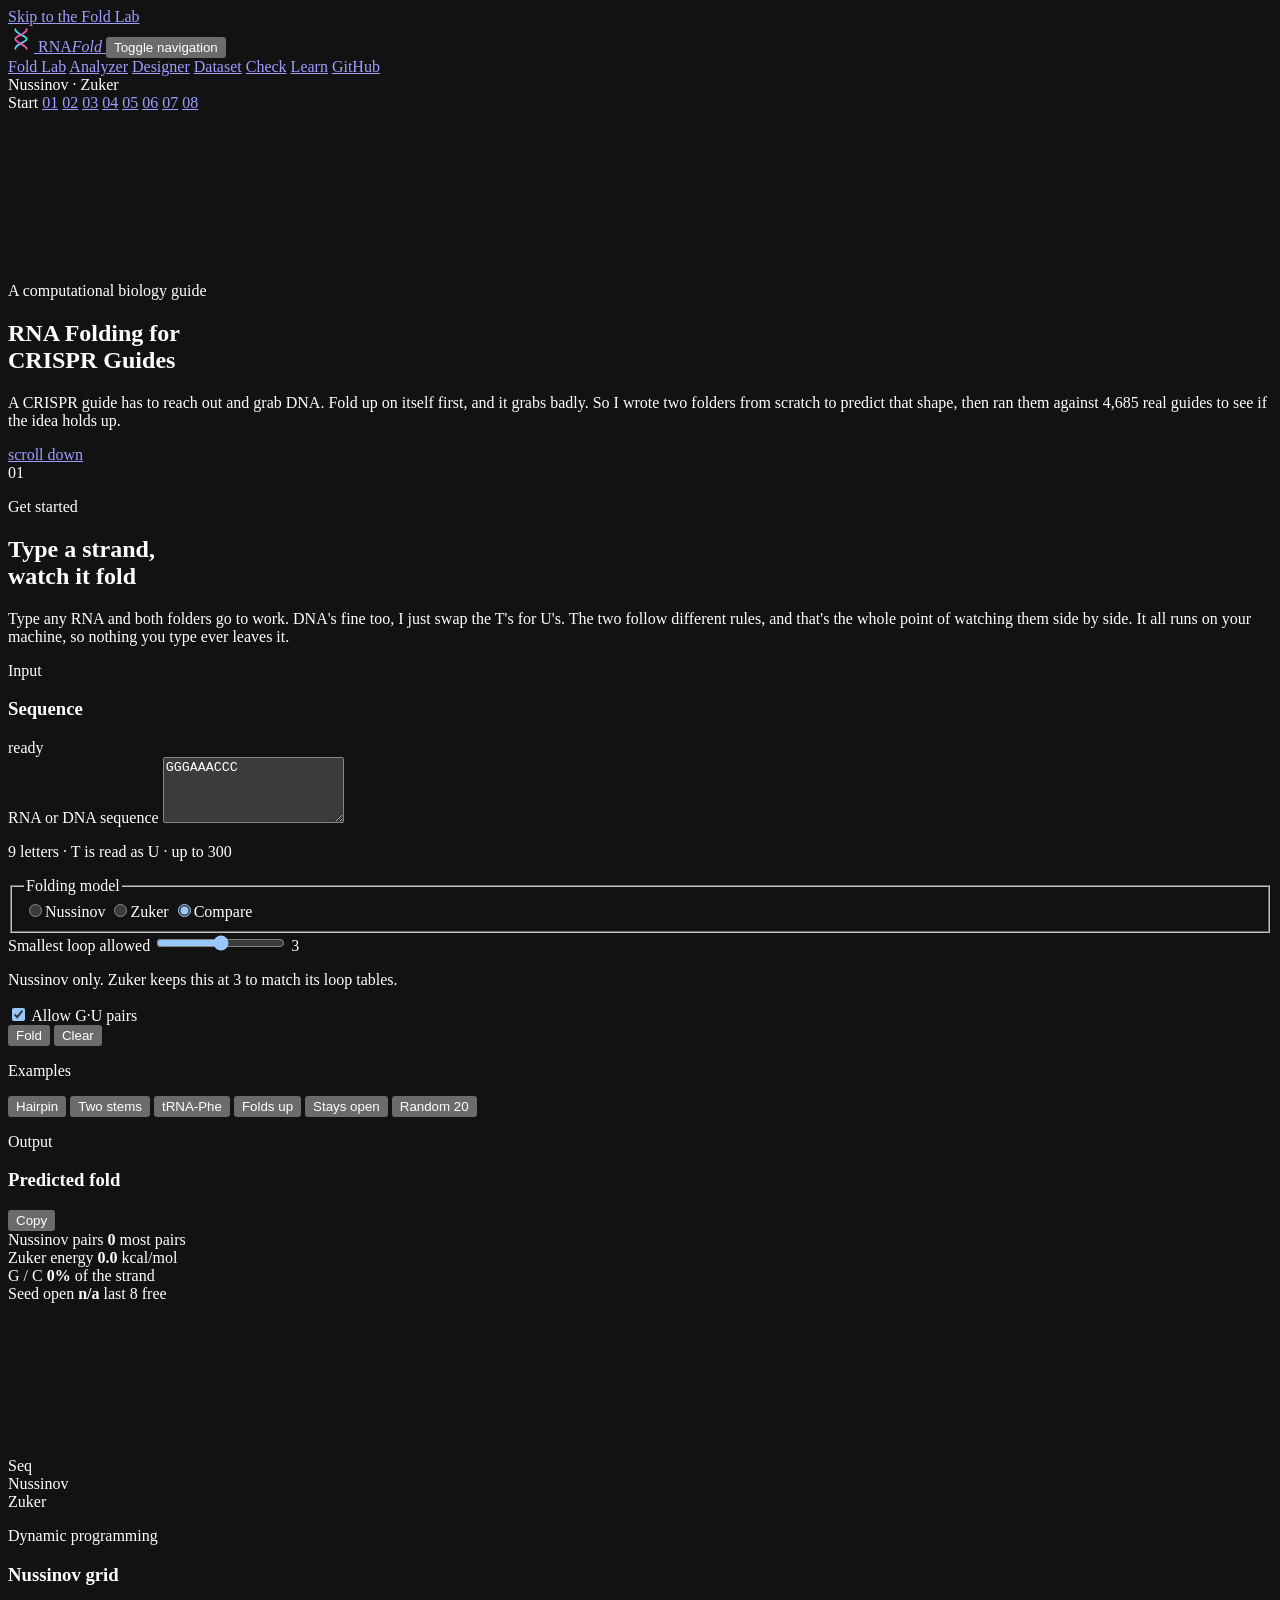
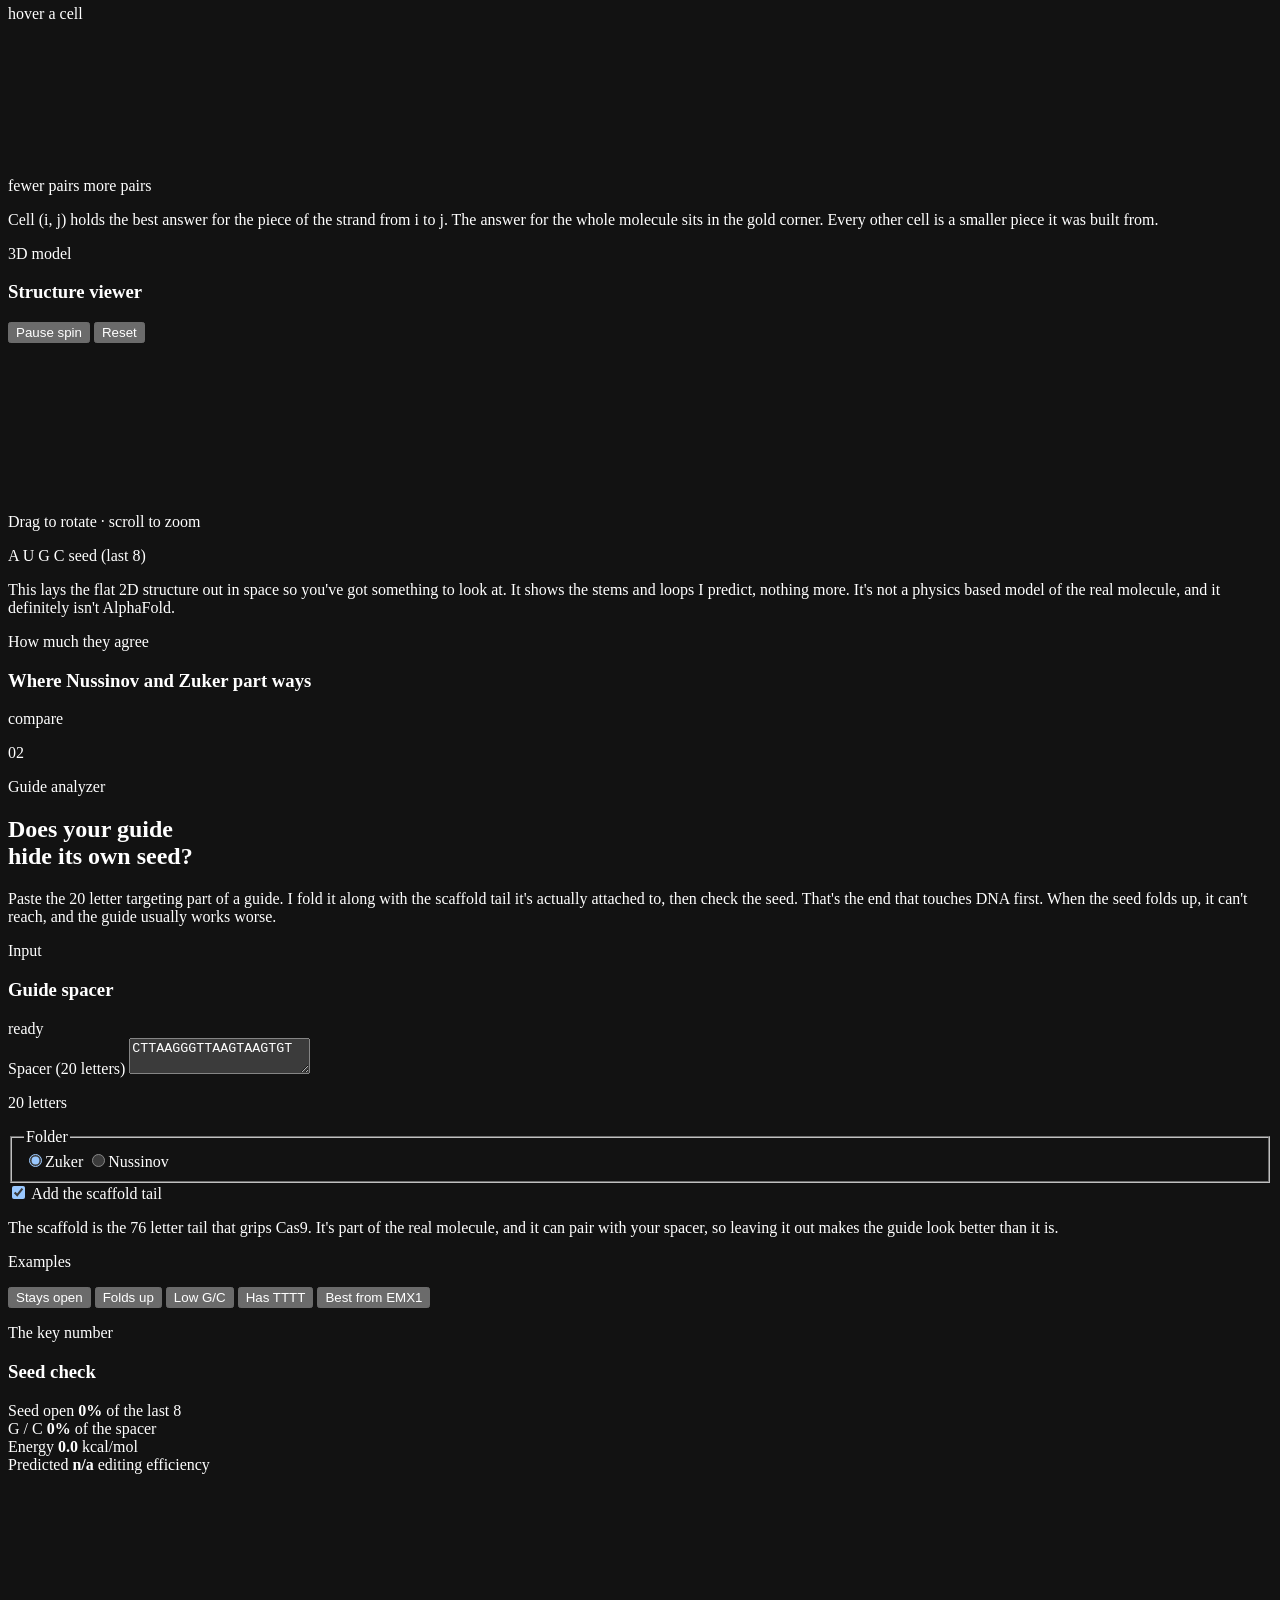
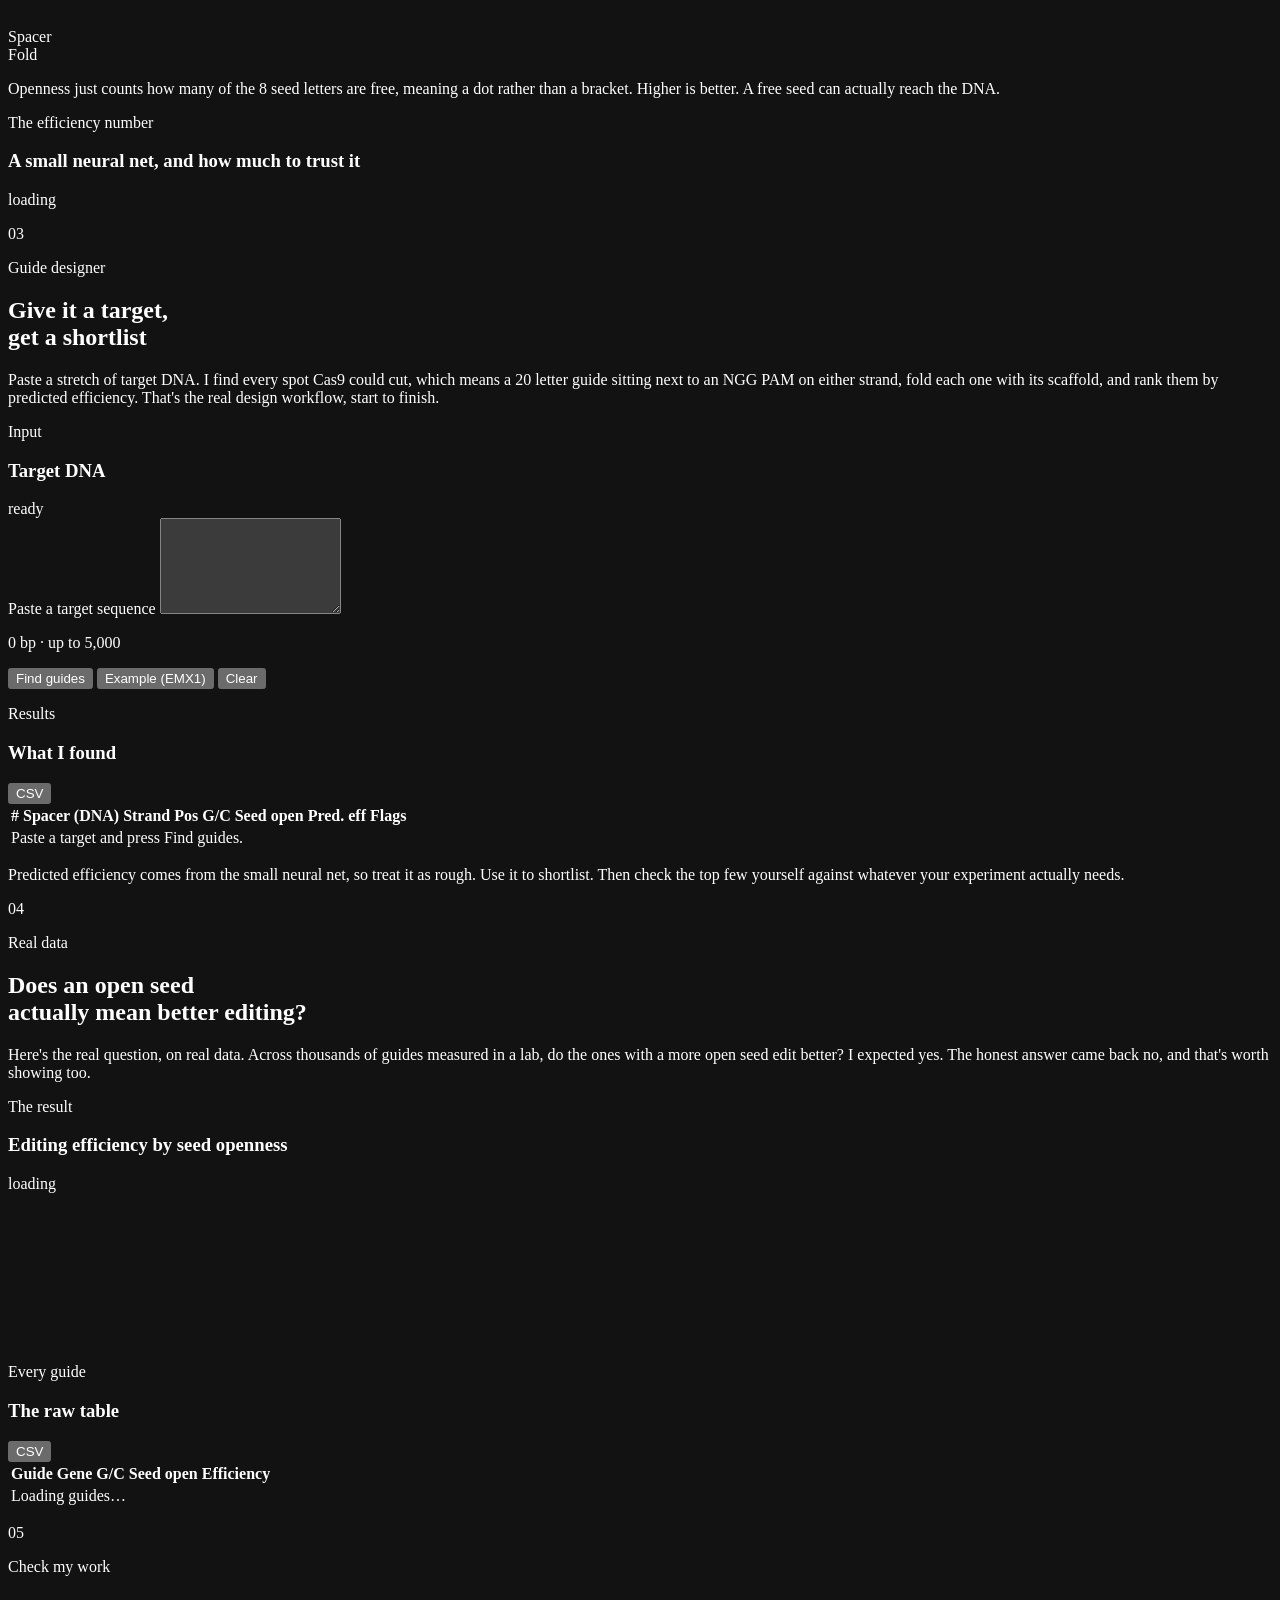
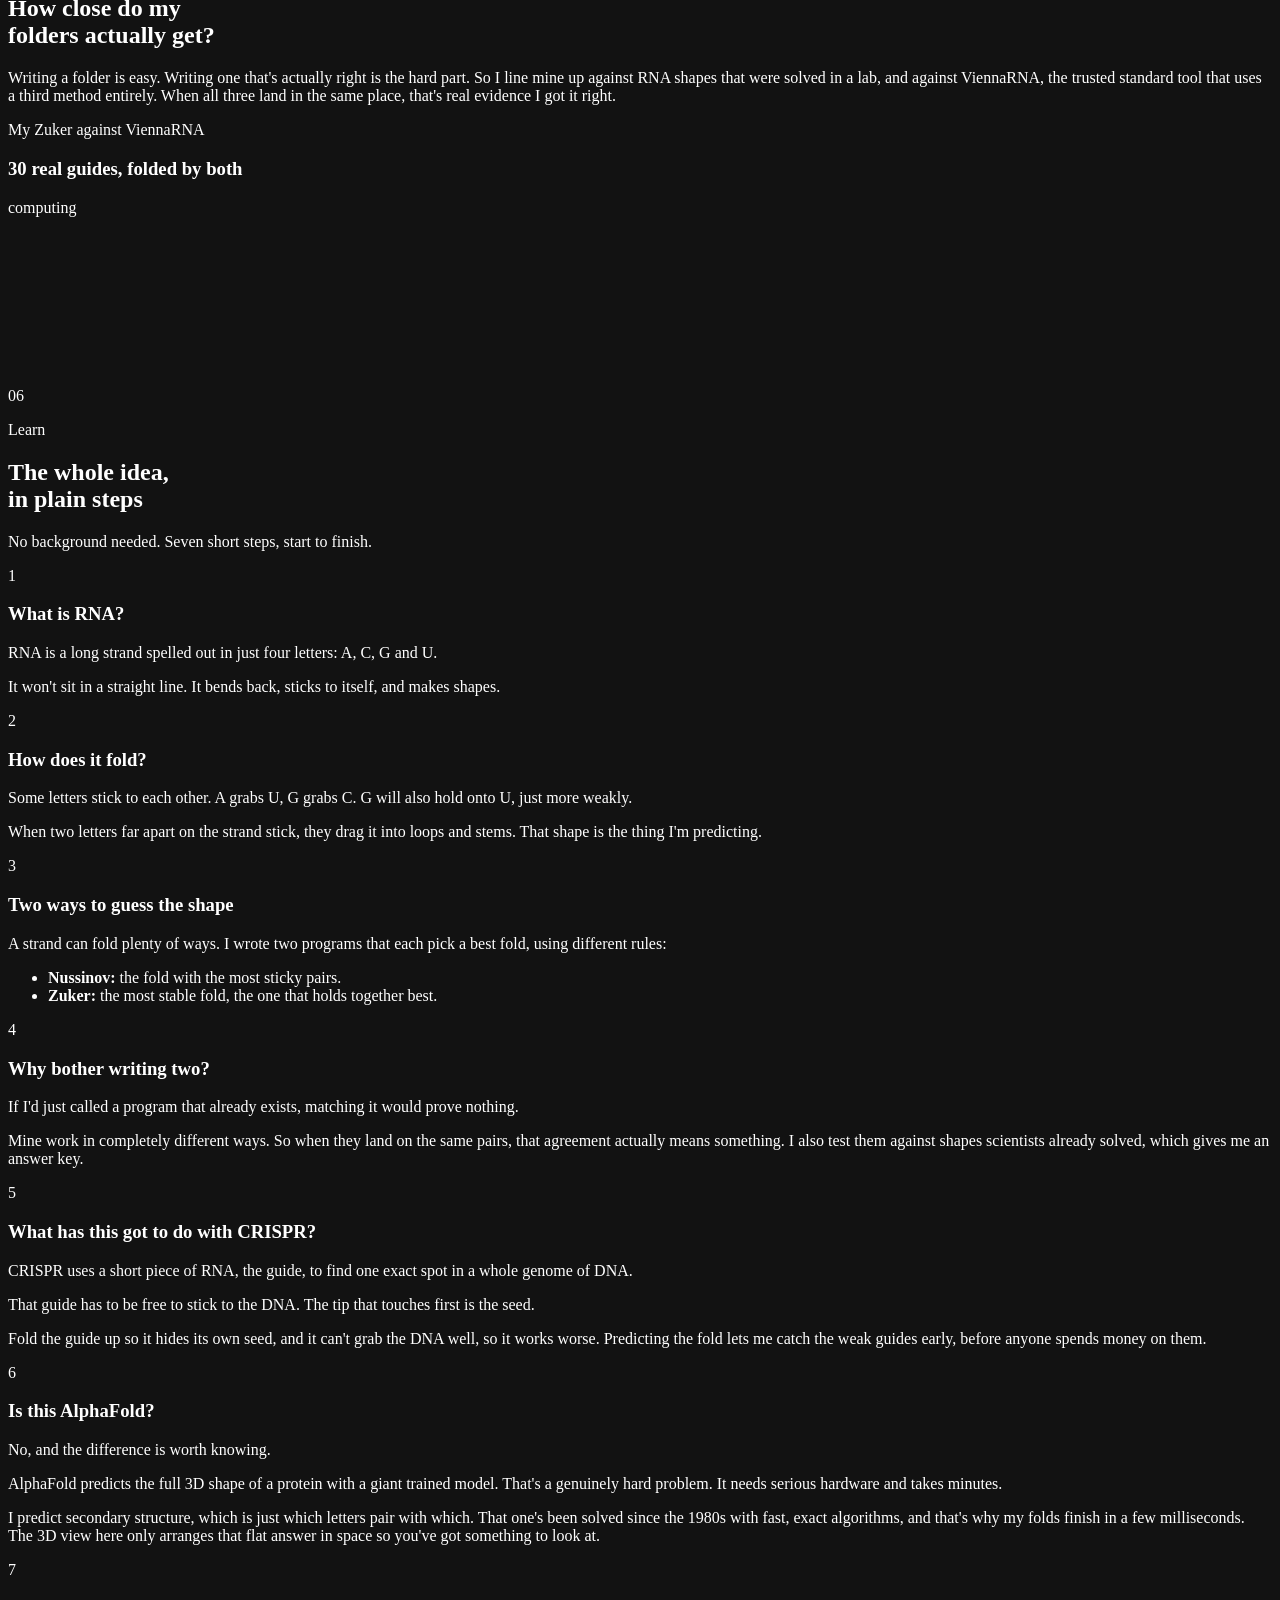
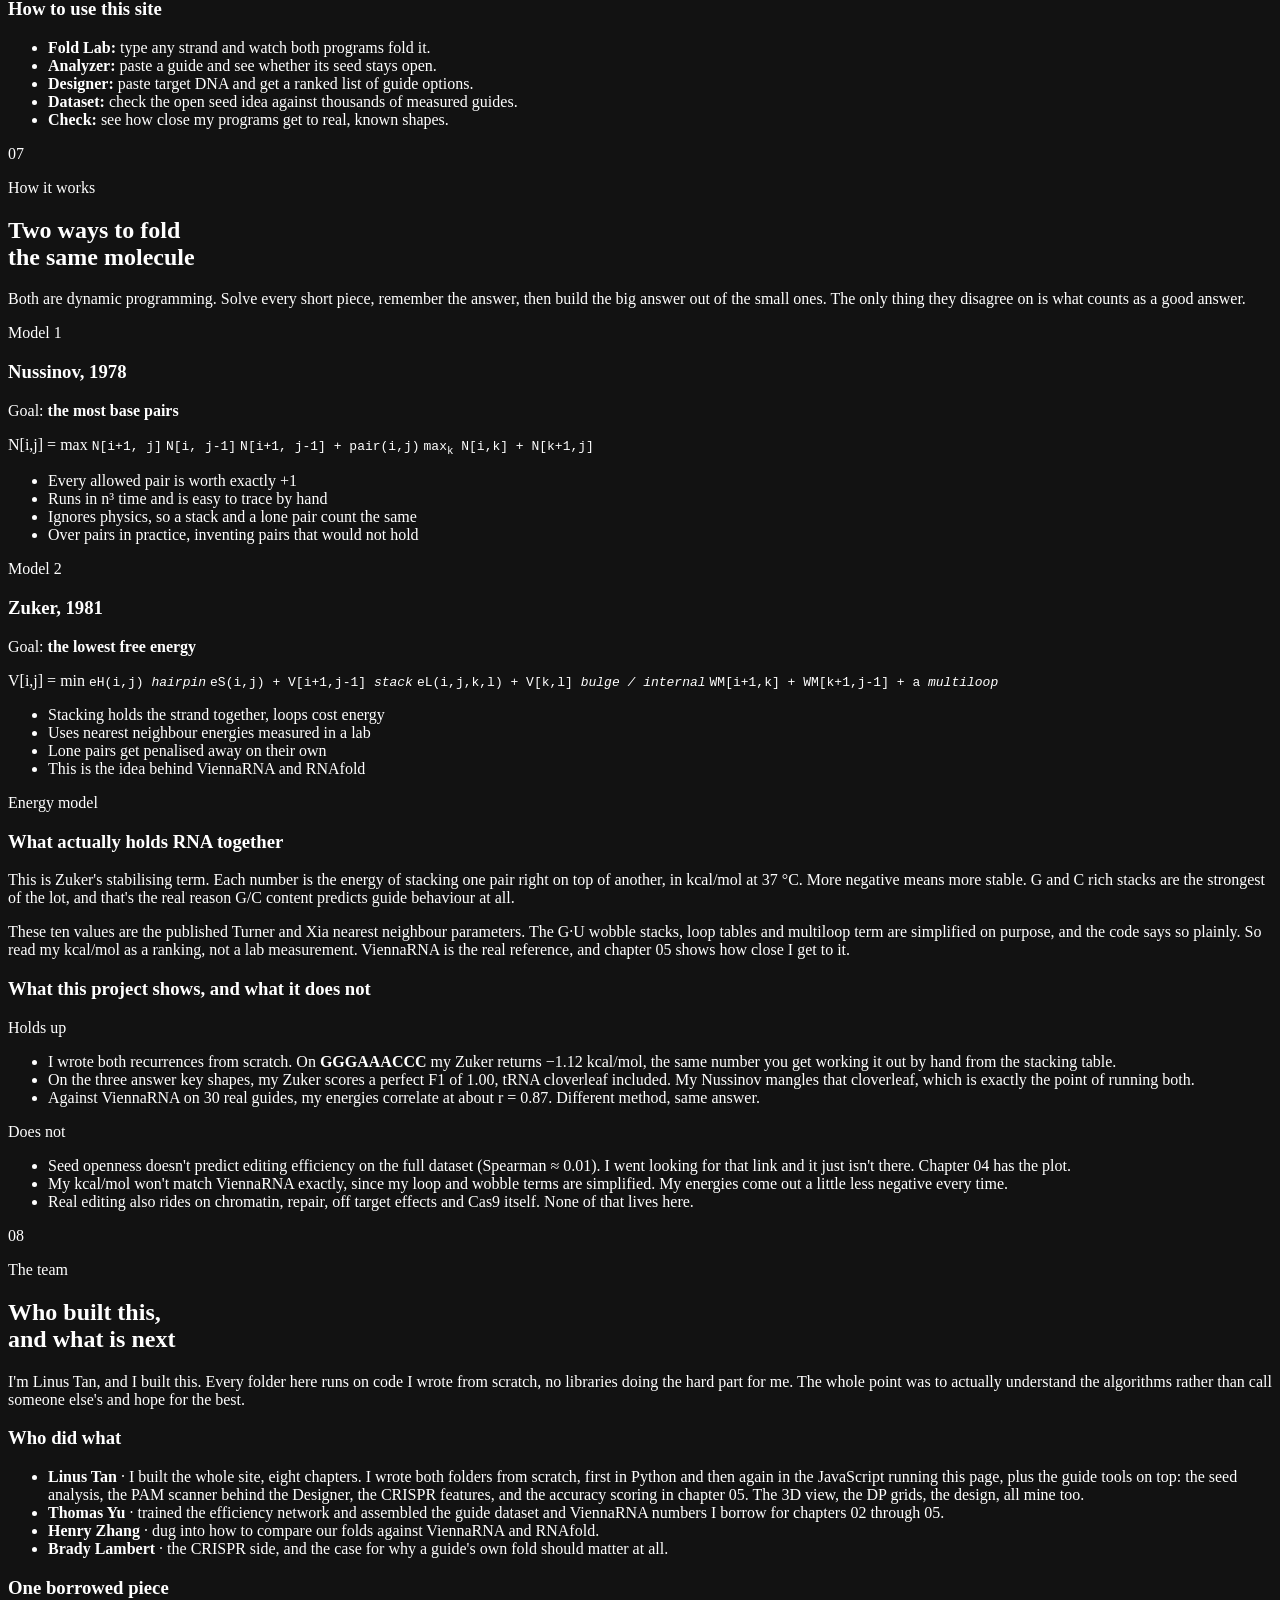
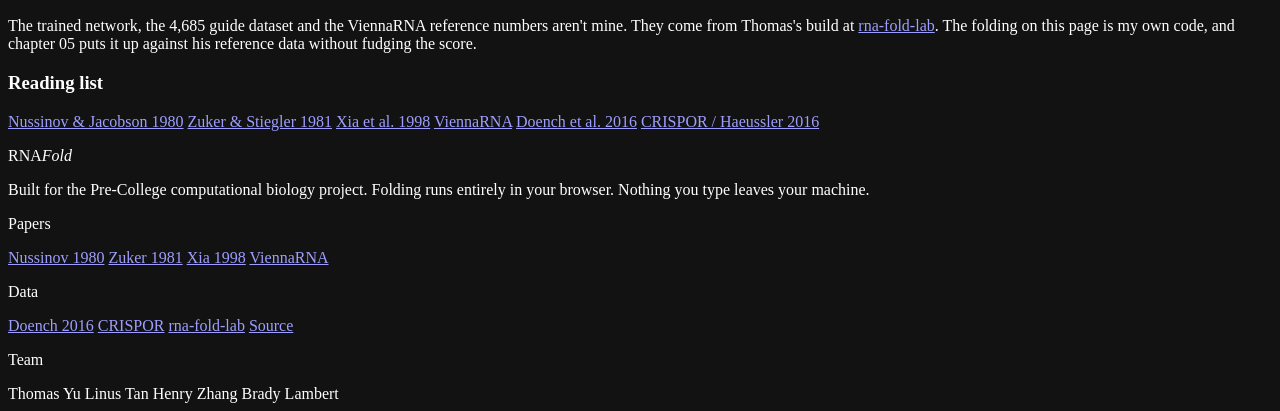
==== commit 6a385688: "Update team member description formatting" ====
--- a/index.html
+++ b/index.html
@@ -825,7 +825,7 @@
             <div class="card soft">
               <h3>Who did what</h3>
               <ul class="team-list">
-                <li><strong>Linus Tan</strong> I built the whole site, eight chapters. I wrote both folders from scratch, first in Python and then again in the JavaScript running this page, plus the guide tools on top: the seed analysis, the PAM scanner behind the Designer, the CRISPR features, and the accuracy scoring in chapter 05. The 3D view, the DP grids, the design, all mine too.</li>
+                <li><strong>Linus Tan</strong> · I built the whole site, eight chapters. I wrote both folders from scratch, first in Python and then again in the JavaScript running this page, plus the guide tools on top: the seed analysis, the PAM scanner behind the Designer, the CRISPR features, and the accuracy scoring in chapter 05. The 3D view, the DP grids, the design, all mine too.</li>
                 <li><strong>Thomas Yu</strong> · trained the efficiency network and assembled the guide dataset and ViennaRNA numbers I borrow for chapters 02 through 05.</li>
                 <li><strong>Henry Zhang</strong> · dug into how to compare our folds against ViennaRNA and RNAfold.</li>
                 <li><strong>Brady Lambert</strong> · the CRISPR side, and the case for why a guide's own fold should matter at all.</li>
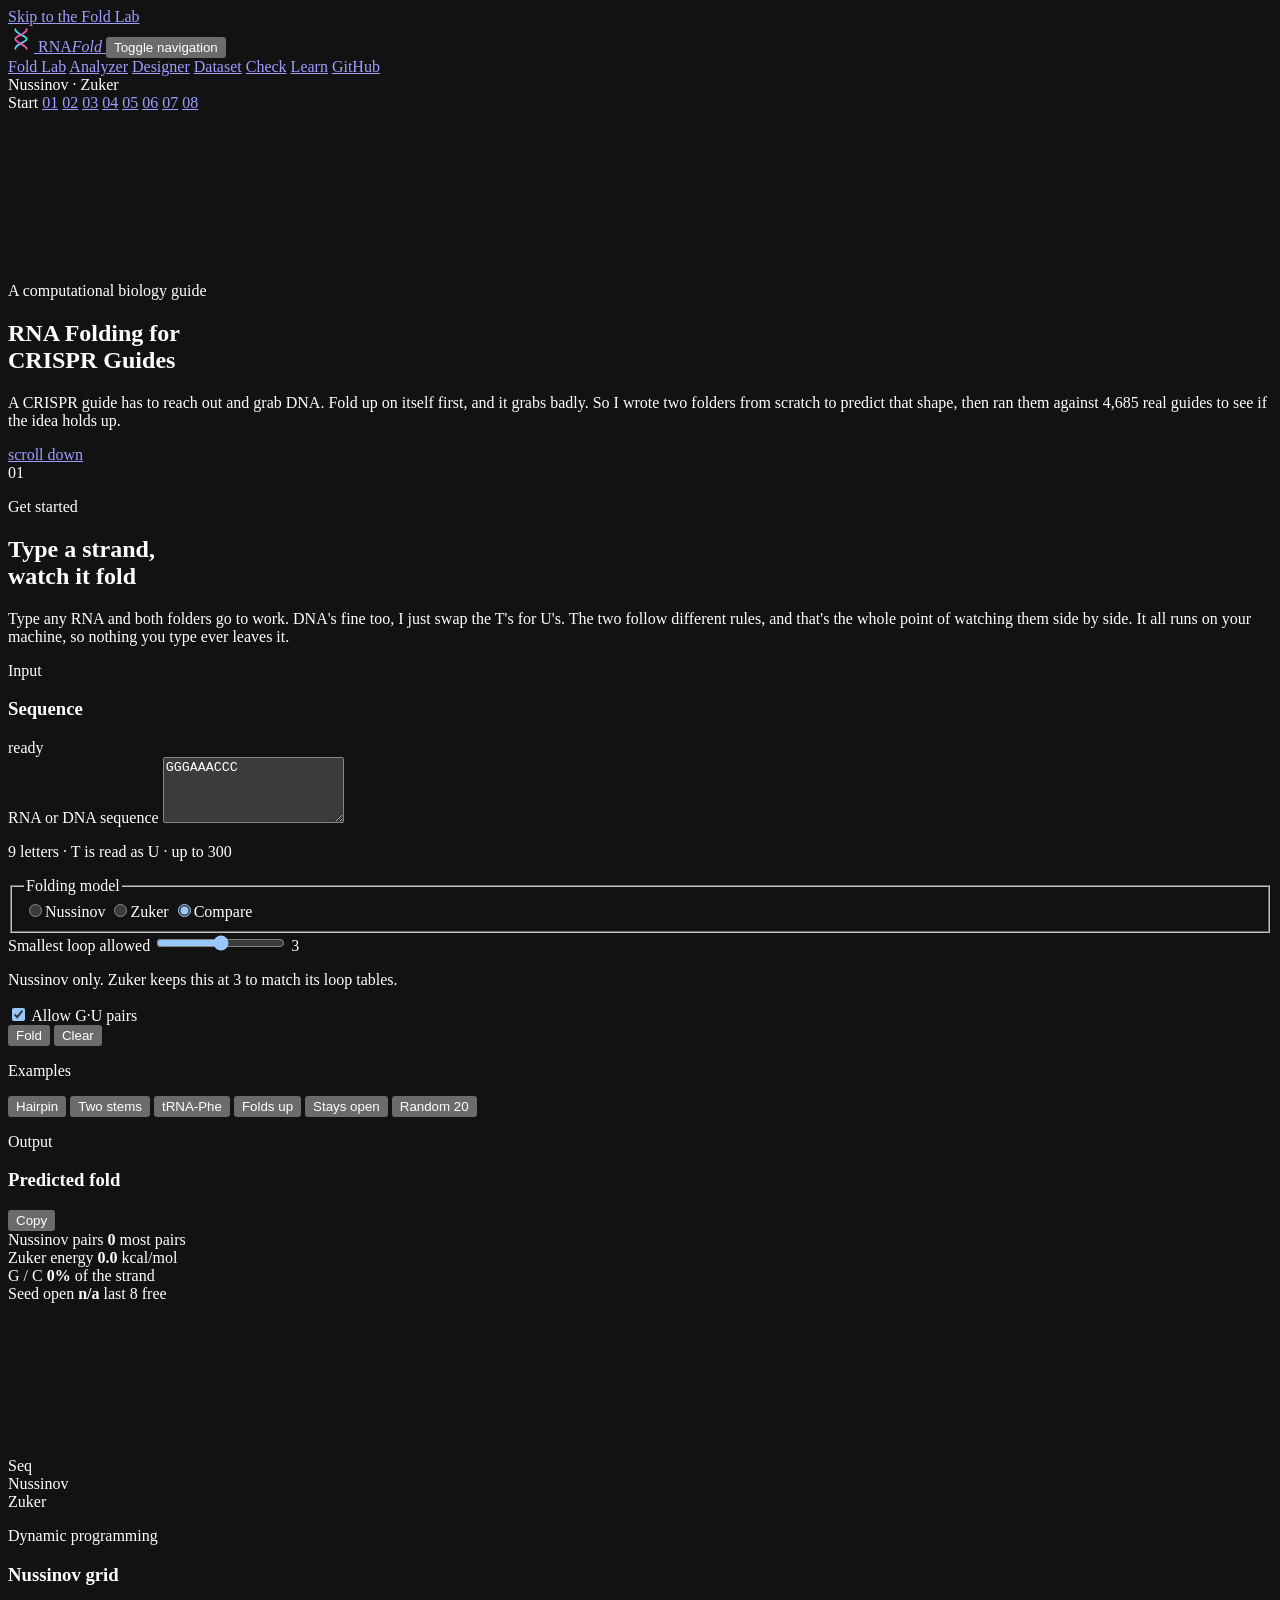
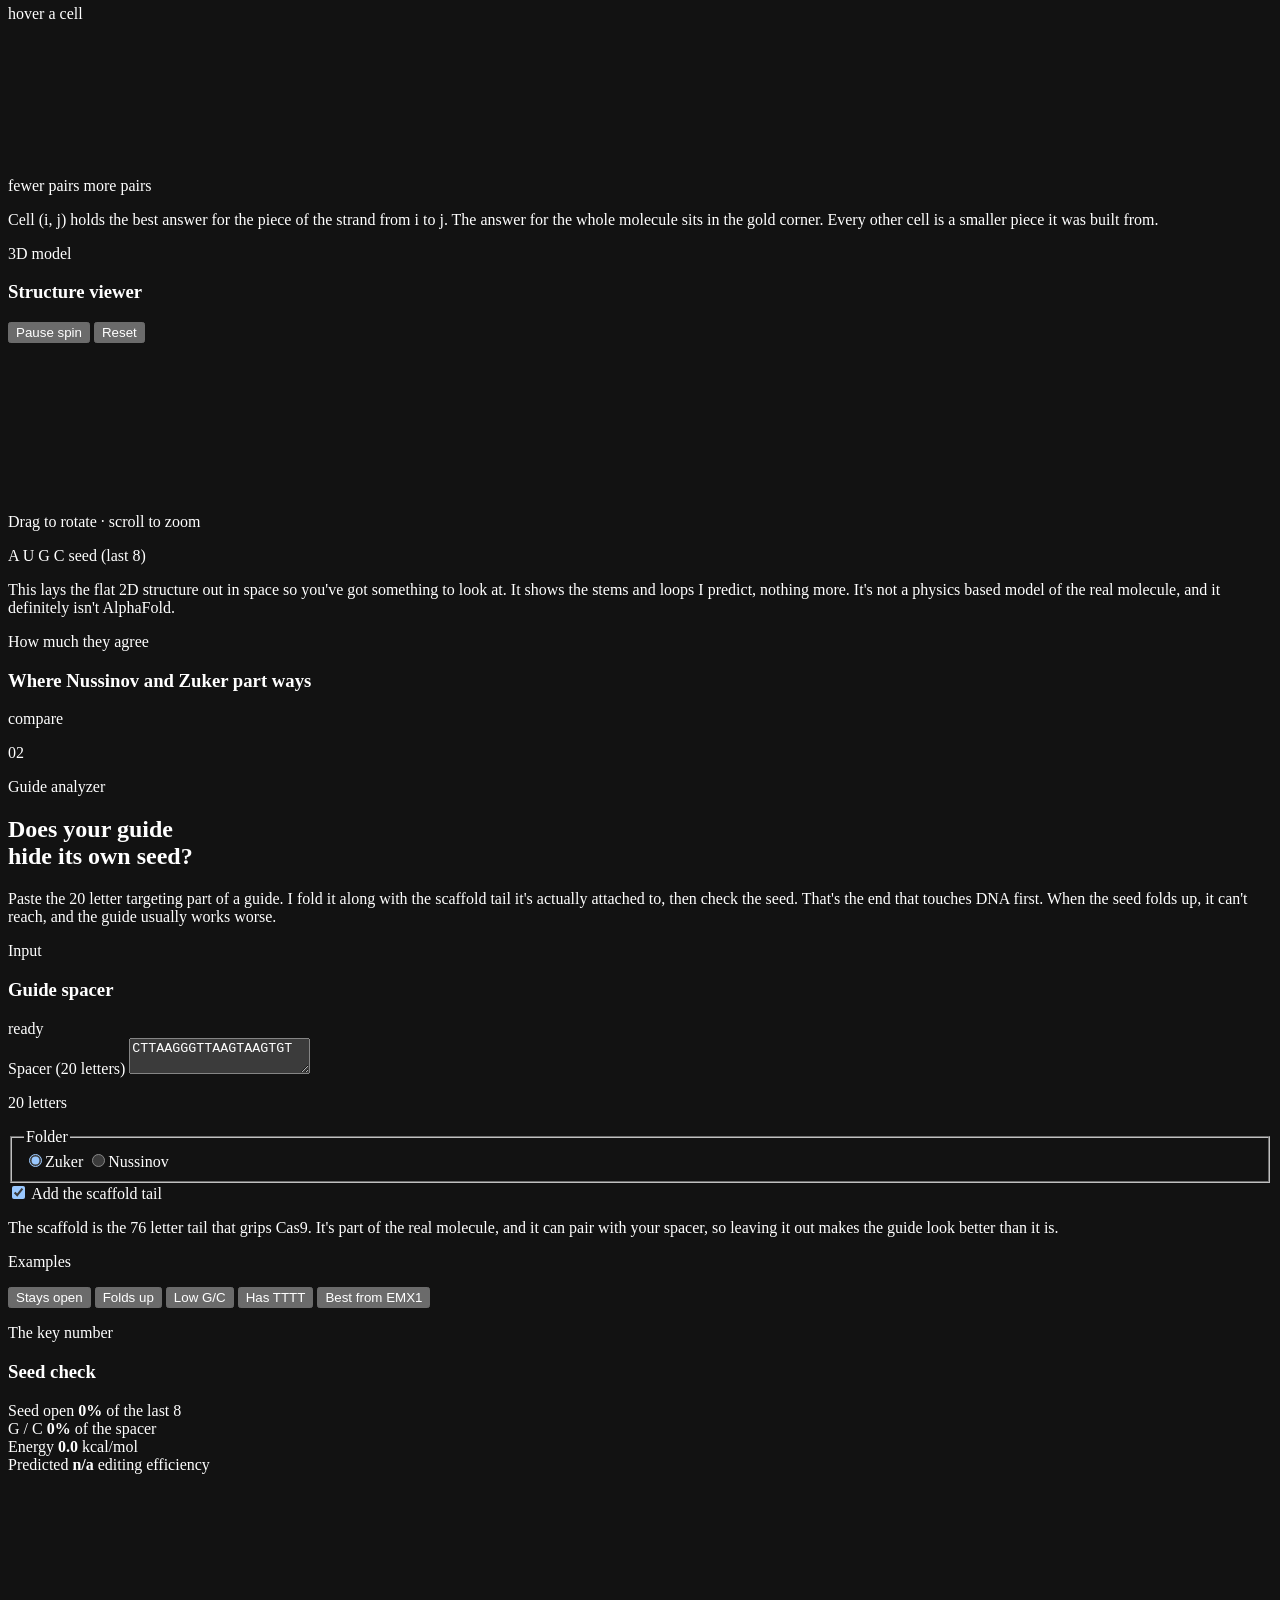
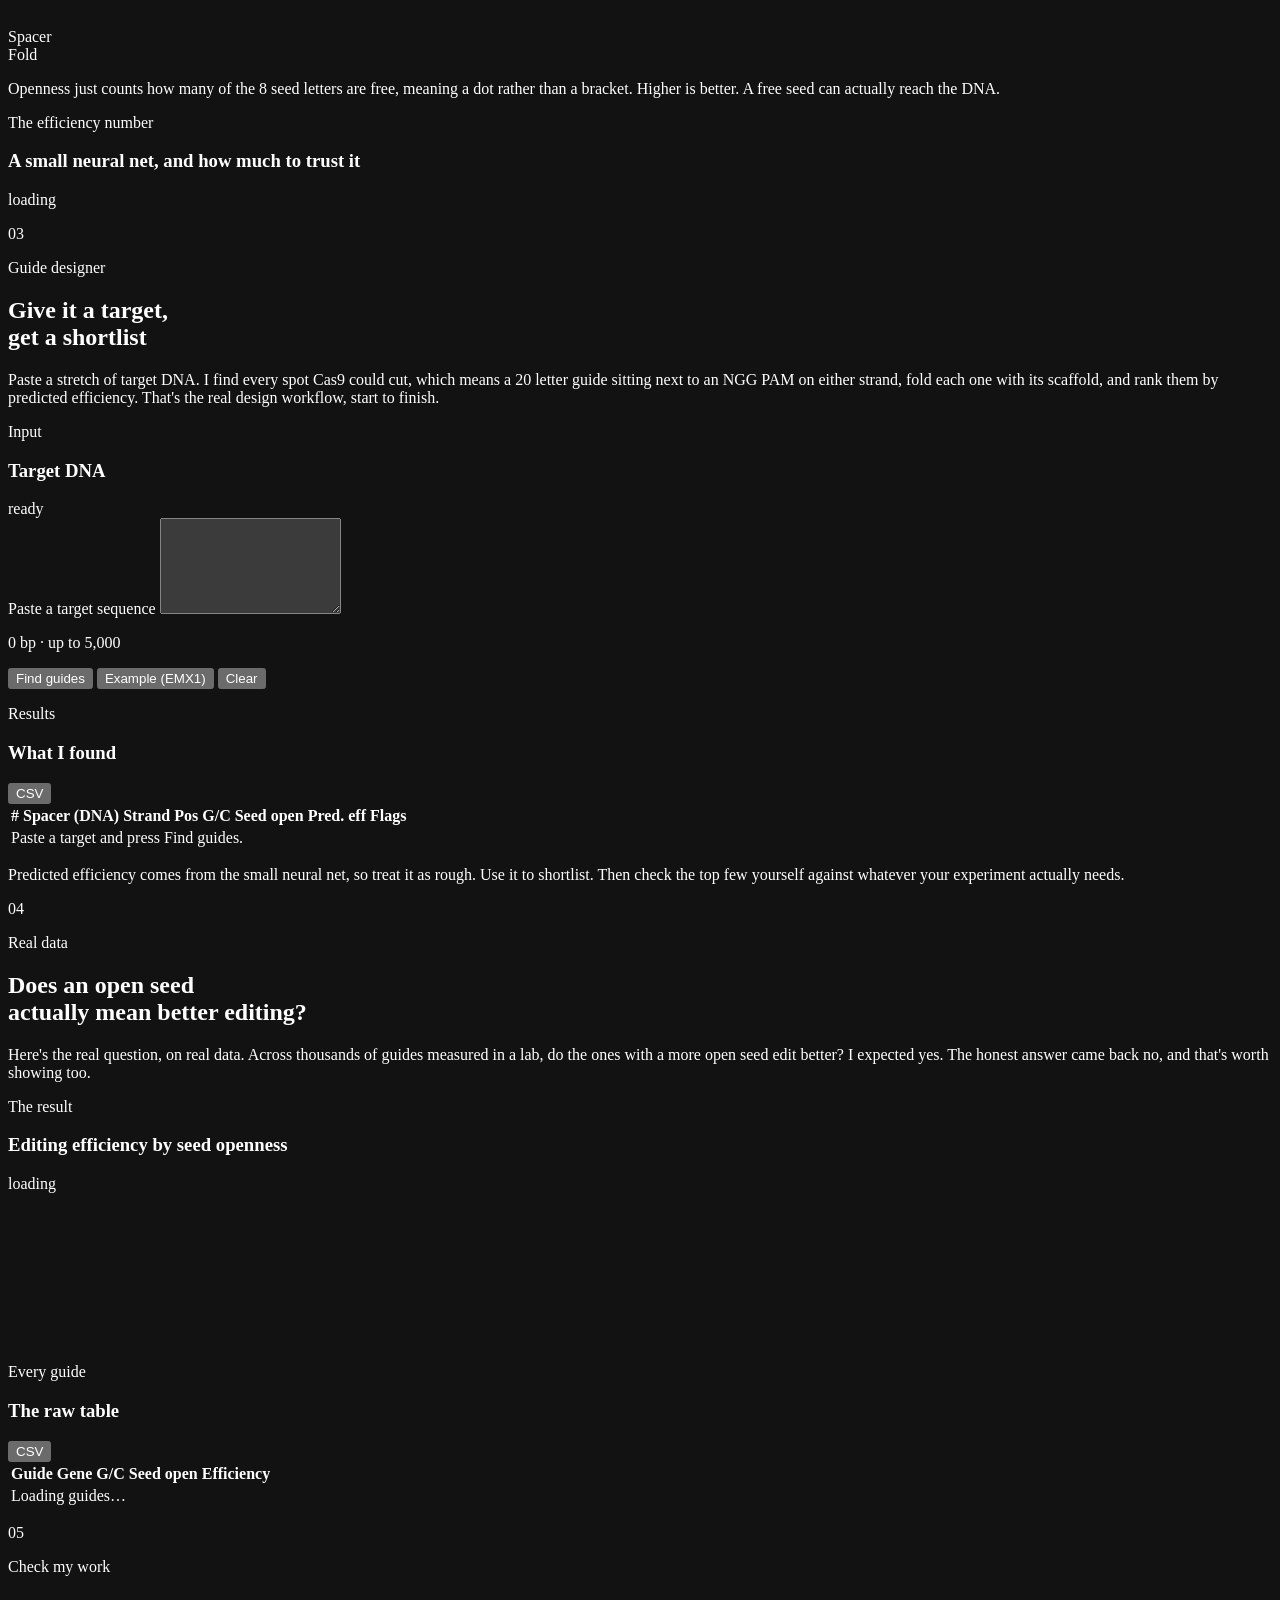
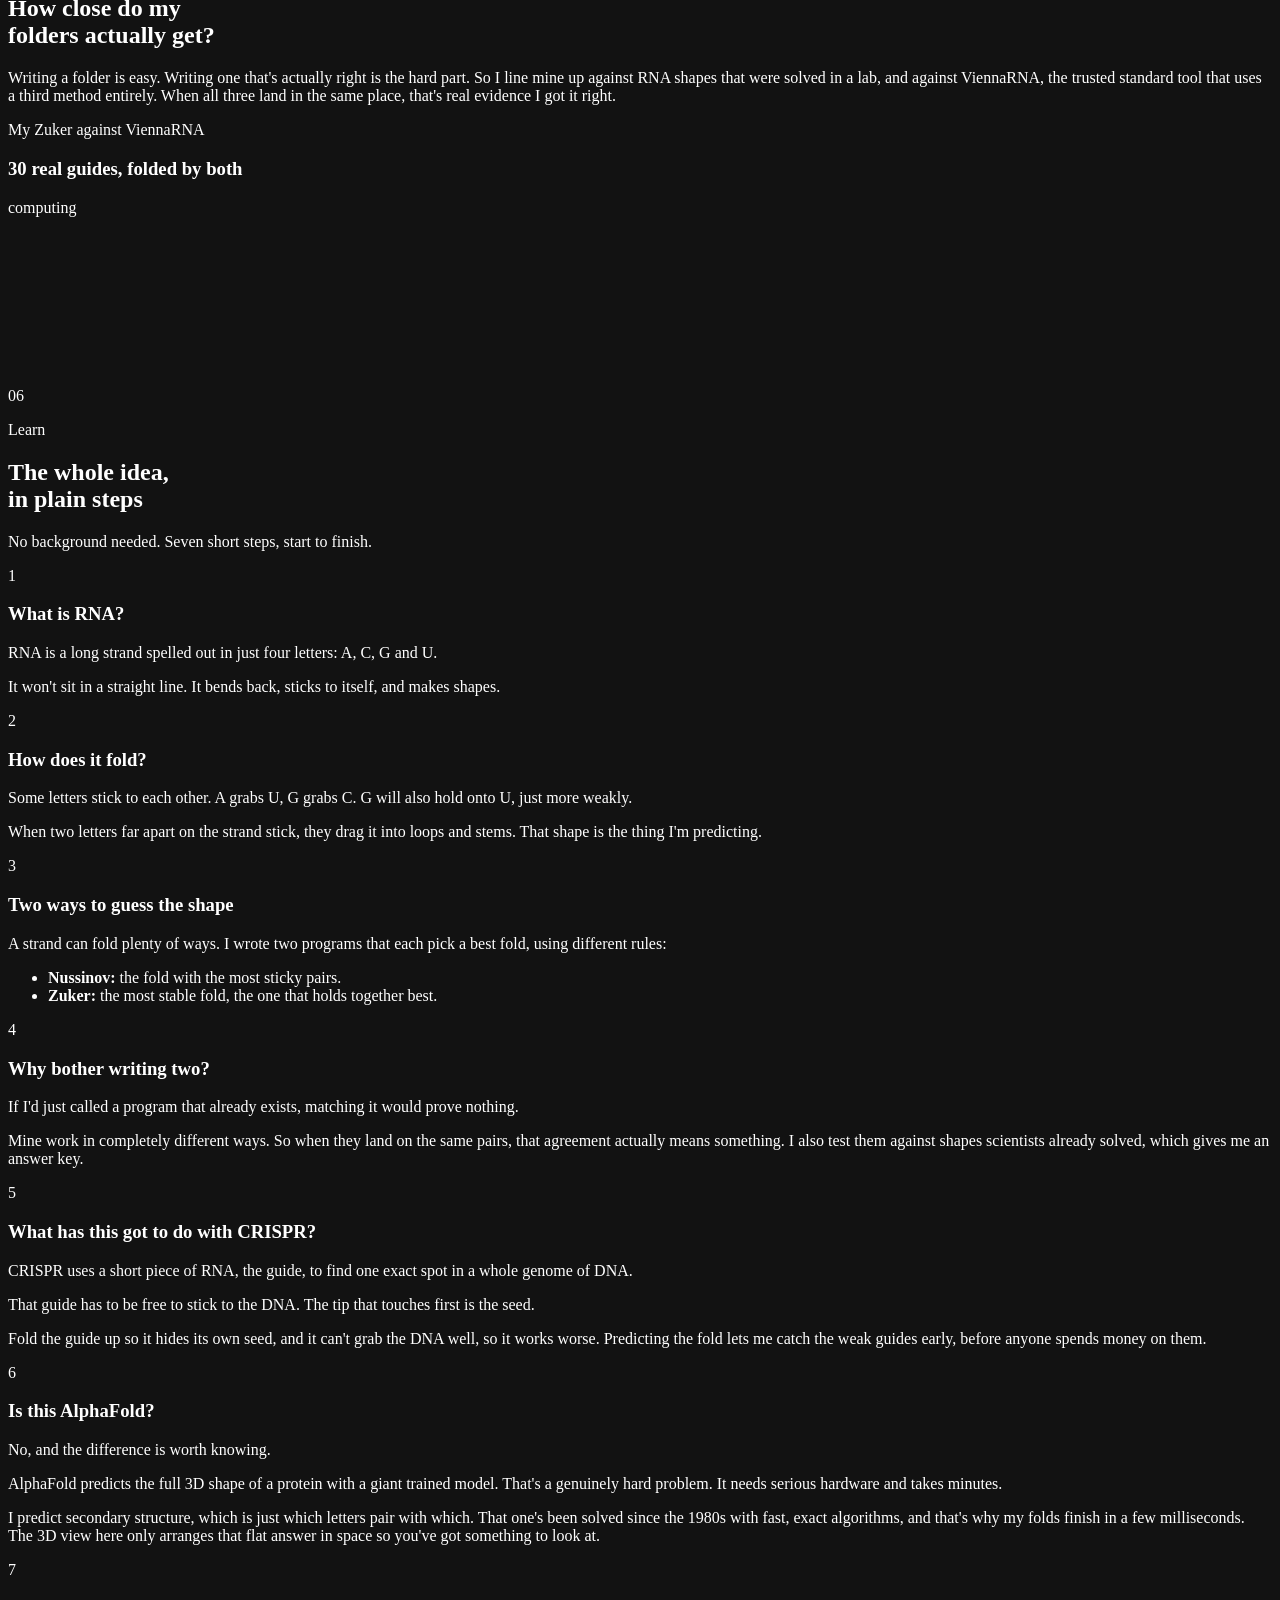
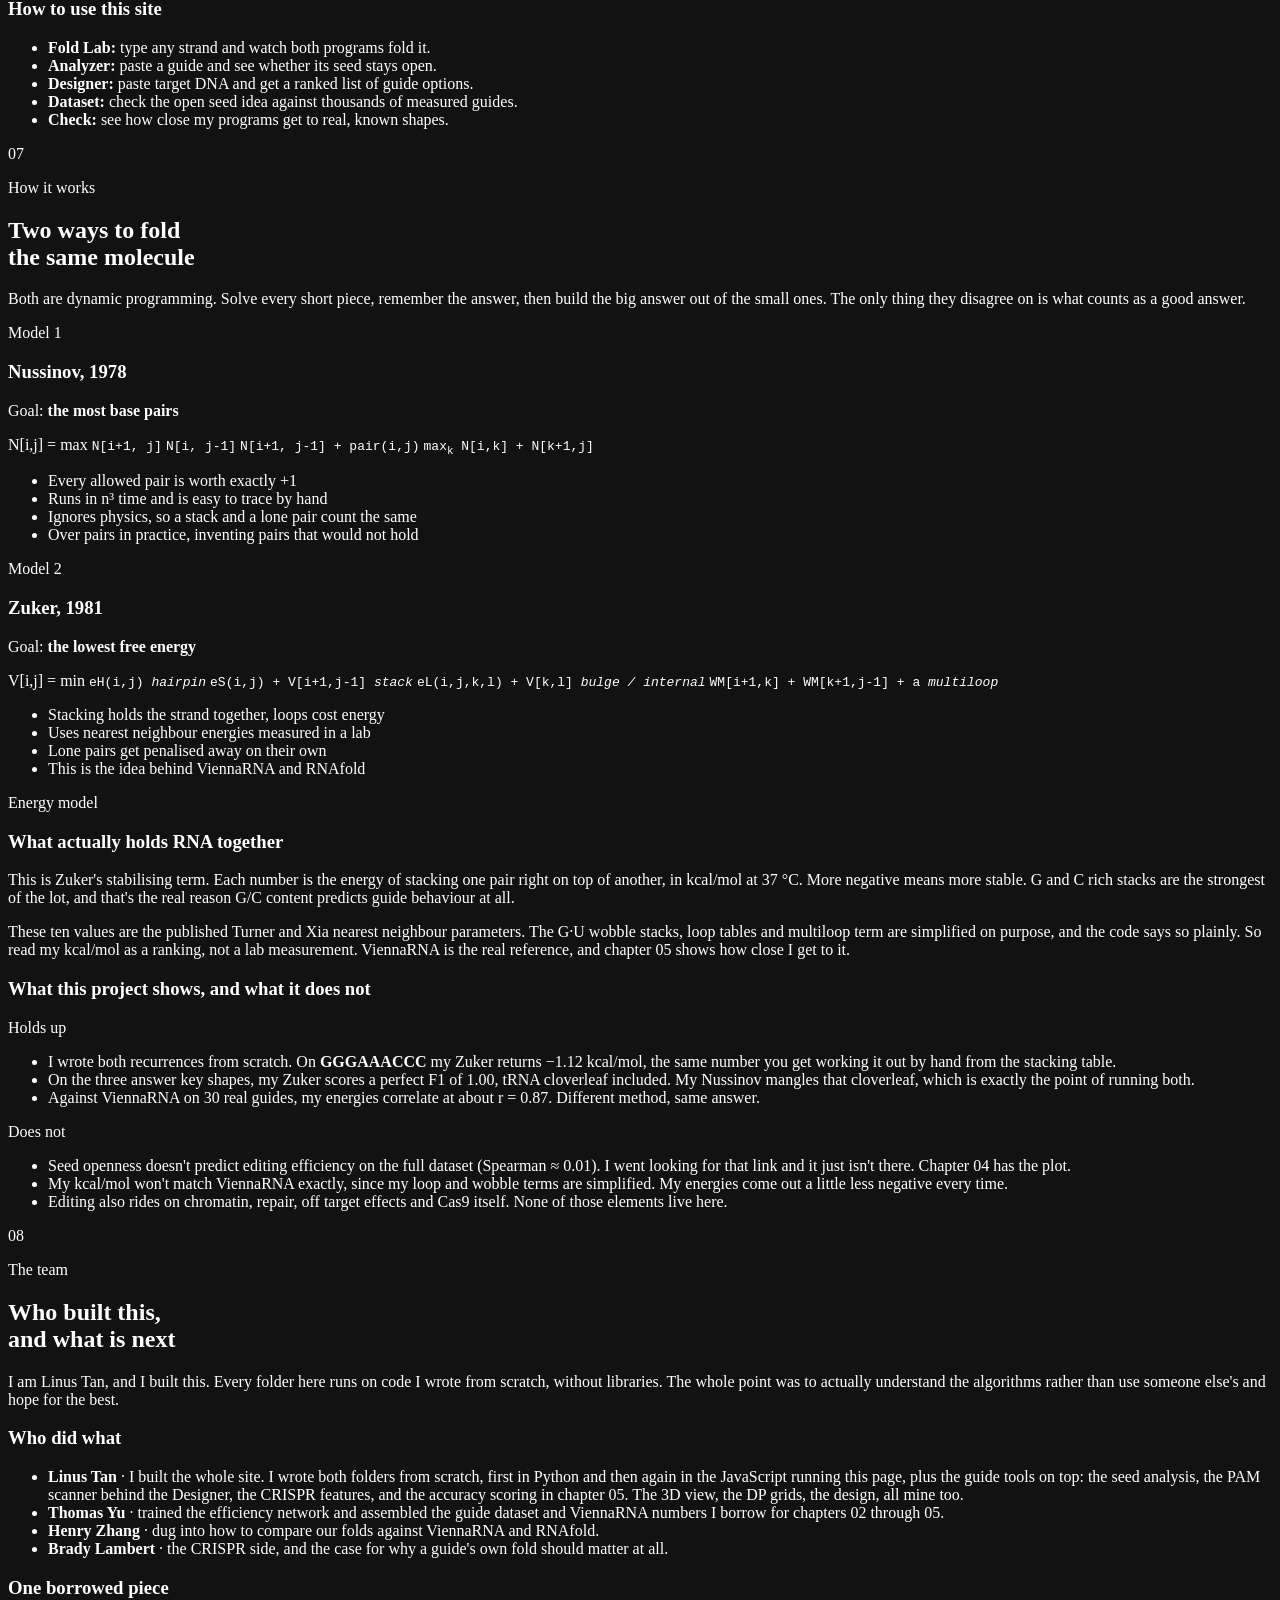
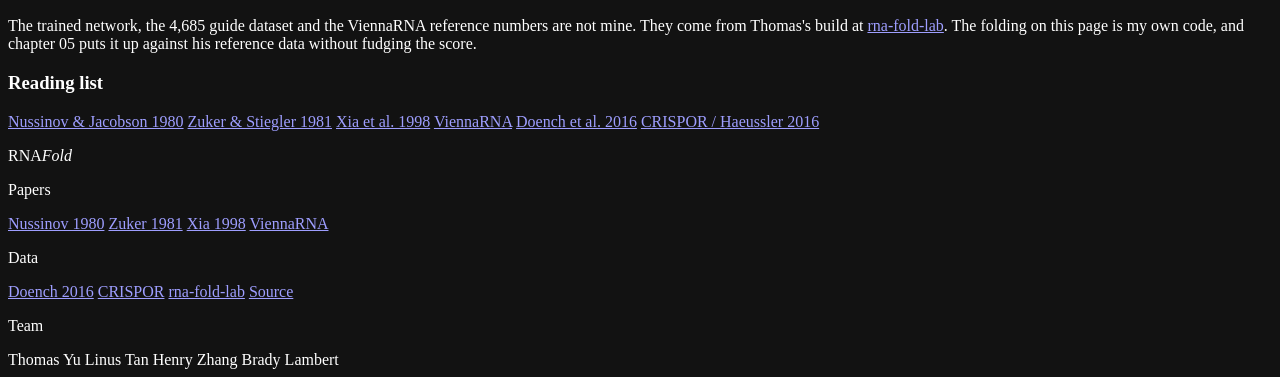
==== commit d24aa243: "Update index.html" ====
--- a/index.html
+++ b/index.html
@@ -6,7 +6,7 @@
     <title>RNA Fold Lab: folding and CRISPR guides</title>
     <meta
       name="description"
-      content="Fold RNA with Nussinov and Zuker in your browser, check a CRISPR guide's seed, design guides against a target, and see how my folders score against ViennaRNA."
+      content="Fold RNA with Nussinov and Zuker in the browser, check a CRISPR guide's seed, design guides against a target, and see how these folders score against ViennaRNA."
     />
     <meta name="color-scheme" content="dark" />
     <link
@@ -795,8 +795,8 @@
                     My energies come out a little less negative every time.
                   </li>
                   <li>
-                    Real editing also rides on chromatin, repair, off target effects and Cas9 itself. None of
-                    that lives here.
+                    Editing also rides on chromatin, repair, off target effects and Cas9 itself. None of
+                    those elements live here.
                   </li>
                 </ul>
               </div>
@@ -814,9 +814,9 @@
               <p class="eyebrow"><span class="eyebrow-dash" aria-hidden="true"></span>The team</p>
               <h2>Who built this,<br />and what is next</h2>
               <p class="lead">
-                I'm Linus Tan, and I built this. Every folder here runs on code I wrote from scratch, no
-                libraries doing the hard part for me. The whole point was to actually understand the
-                algorithms rather than call someone else's and hope for the best.
+                I am Linus Tan, and I built this. Every folder here runs on code I wrote from scratch,
+                without libraries. The whole point was to actually understand the
+                algorithms rather than use someone else's and hope for the best.
               </p>
             </div>
           </div>
@@ -825,7 +825,7 @@
             <div class="card soft">
               <h3>Who did what</h3>
               <ul class="team-list">
-                <li><strong>Linus Tan</strong> · I built the whole site, eight chapters. I wrote both folders from scratch, first in Python and then again in the JavaScript running this page, plus the guide tools on top: the seed analysis, the PAM scanner behind the Designer, the CRISPR features, and the accuracy scoring in chapter 05. The 3D view, the DP grids, the design, all mine too.</li>
+                <li><strong>Linus Tan</strong> · I built the whole site. I wrote both folders from scratch, first in Python and then again in the JavaScript running this page, plus the guide tools on top: the seed analysis, the PAM scanner behind the Designer, the CRISPR features, and the accuracy scoring in chapter 05. The 3D view, the DP grids, the design, all mine too.</li>
                 <li><strong>Thomas Yu</strong> · trained the efficiency network and assembled the guide dataset and ViennaRNA numbers I borrow for chapters 02 through 05.</li>
                 <li><strong>Henry Zhang</strong> · dug into how to compare our folds against ViennaRNA and RNAfold.</li>
                 <li><strong>Brady Lambert</strong> · the CRISPR side, and the case for why a guide's own fold should matter at all.</li>
@@ -835,7 +835,7 @@
               <h3>One borrowed piece</h3>
               <p>
                 The trained network, the 4,685 guide dataset and the ViennaRNA
-                reference numbers aren't mine. They come from Thomas's build at
+                reference numbers are not mine. They come from Thomas's build at
                 <a href="https://tomas-1226.github.io/rna-fold-lab/" rel="noopener">rna-fold-lab</a>. The
                 folding on this page is my own code, and chapter 05 puts it up against his reference data
                 without fudging the score.
@@ -862,9 +862,6 @@
       <div class="shell footer-inner">
         <div class="footer-brand-col">
           <p class="footer-brand">RNA<em>Fold</em></p>
-          <p class="footer-note">
-            Built for the Pre-College computational biology project. Folding runs entirely in your browser.
-            Nothing you type leaves your machine.
           </p>
         </div>
         <div class="footer-col">
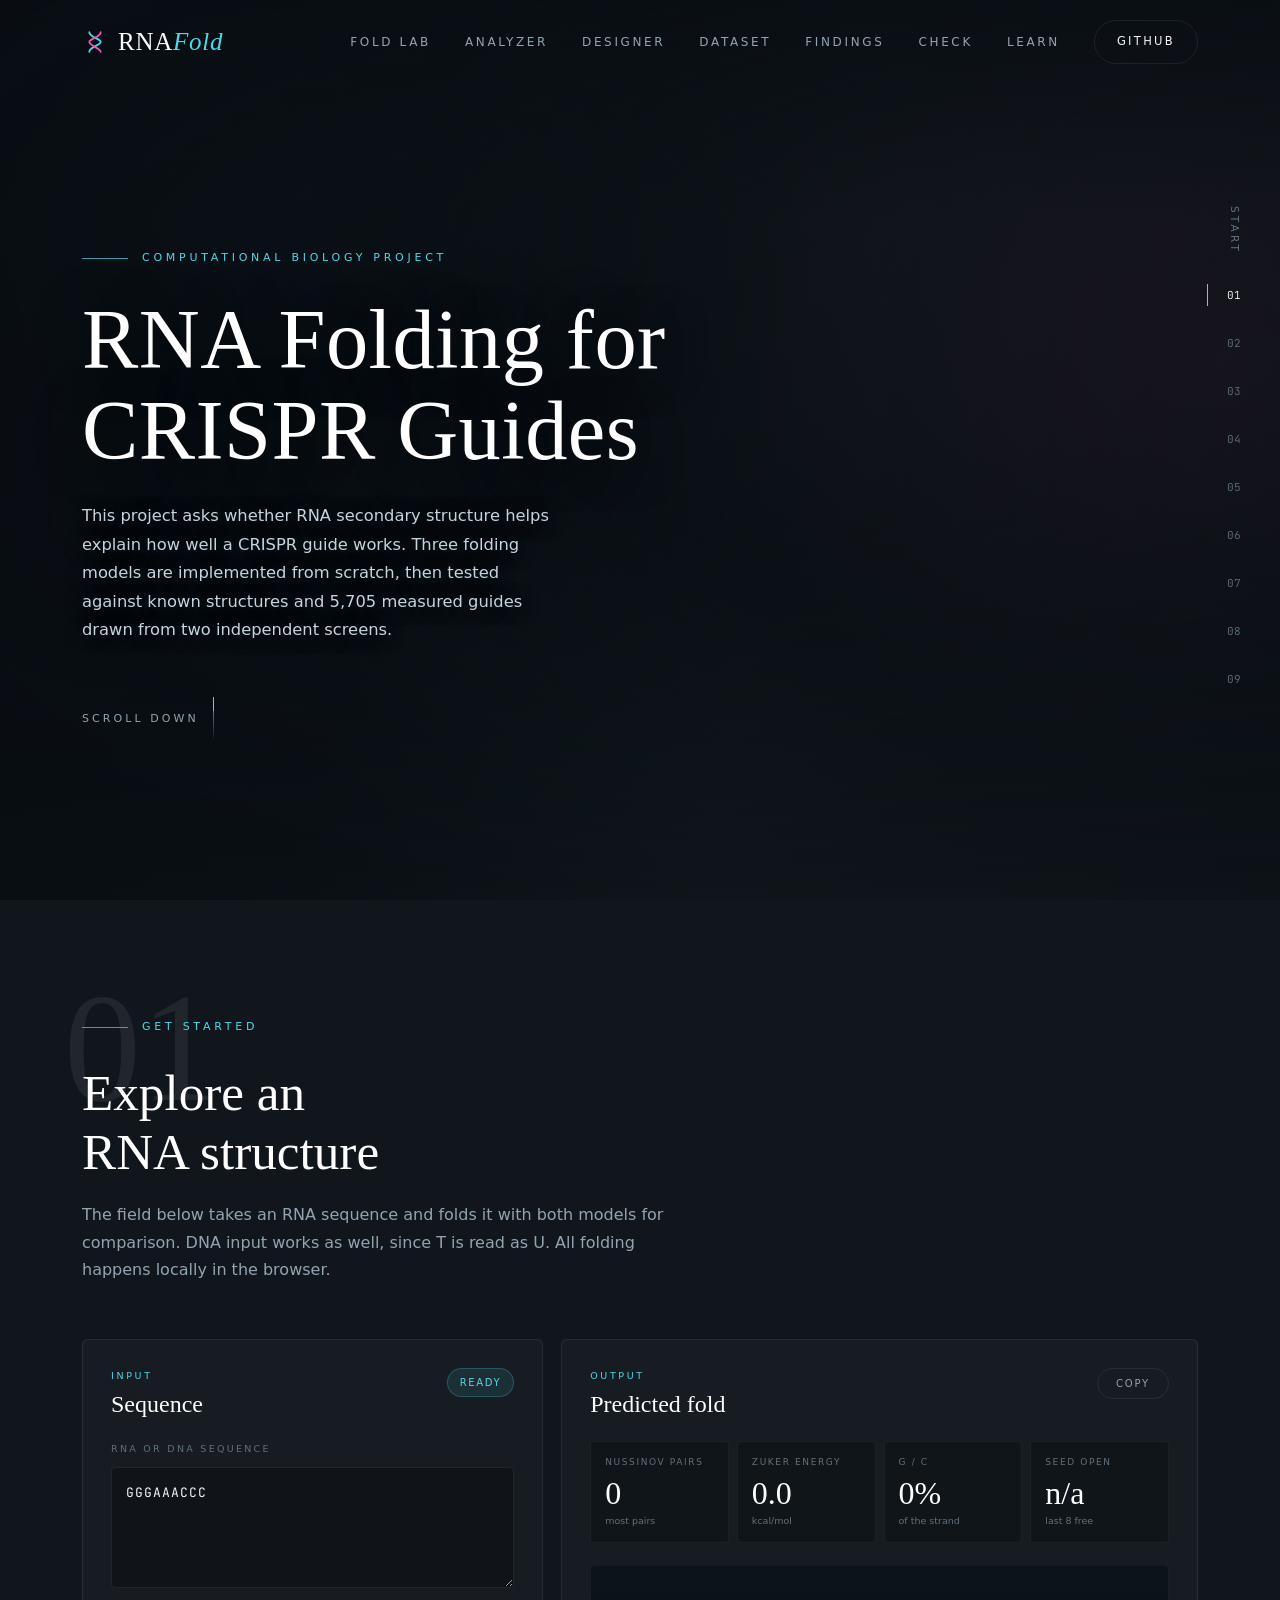
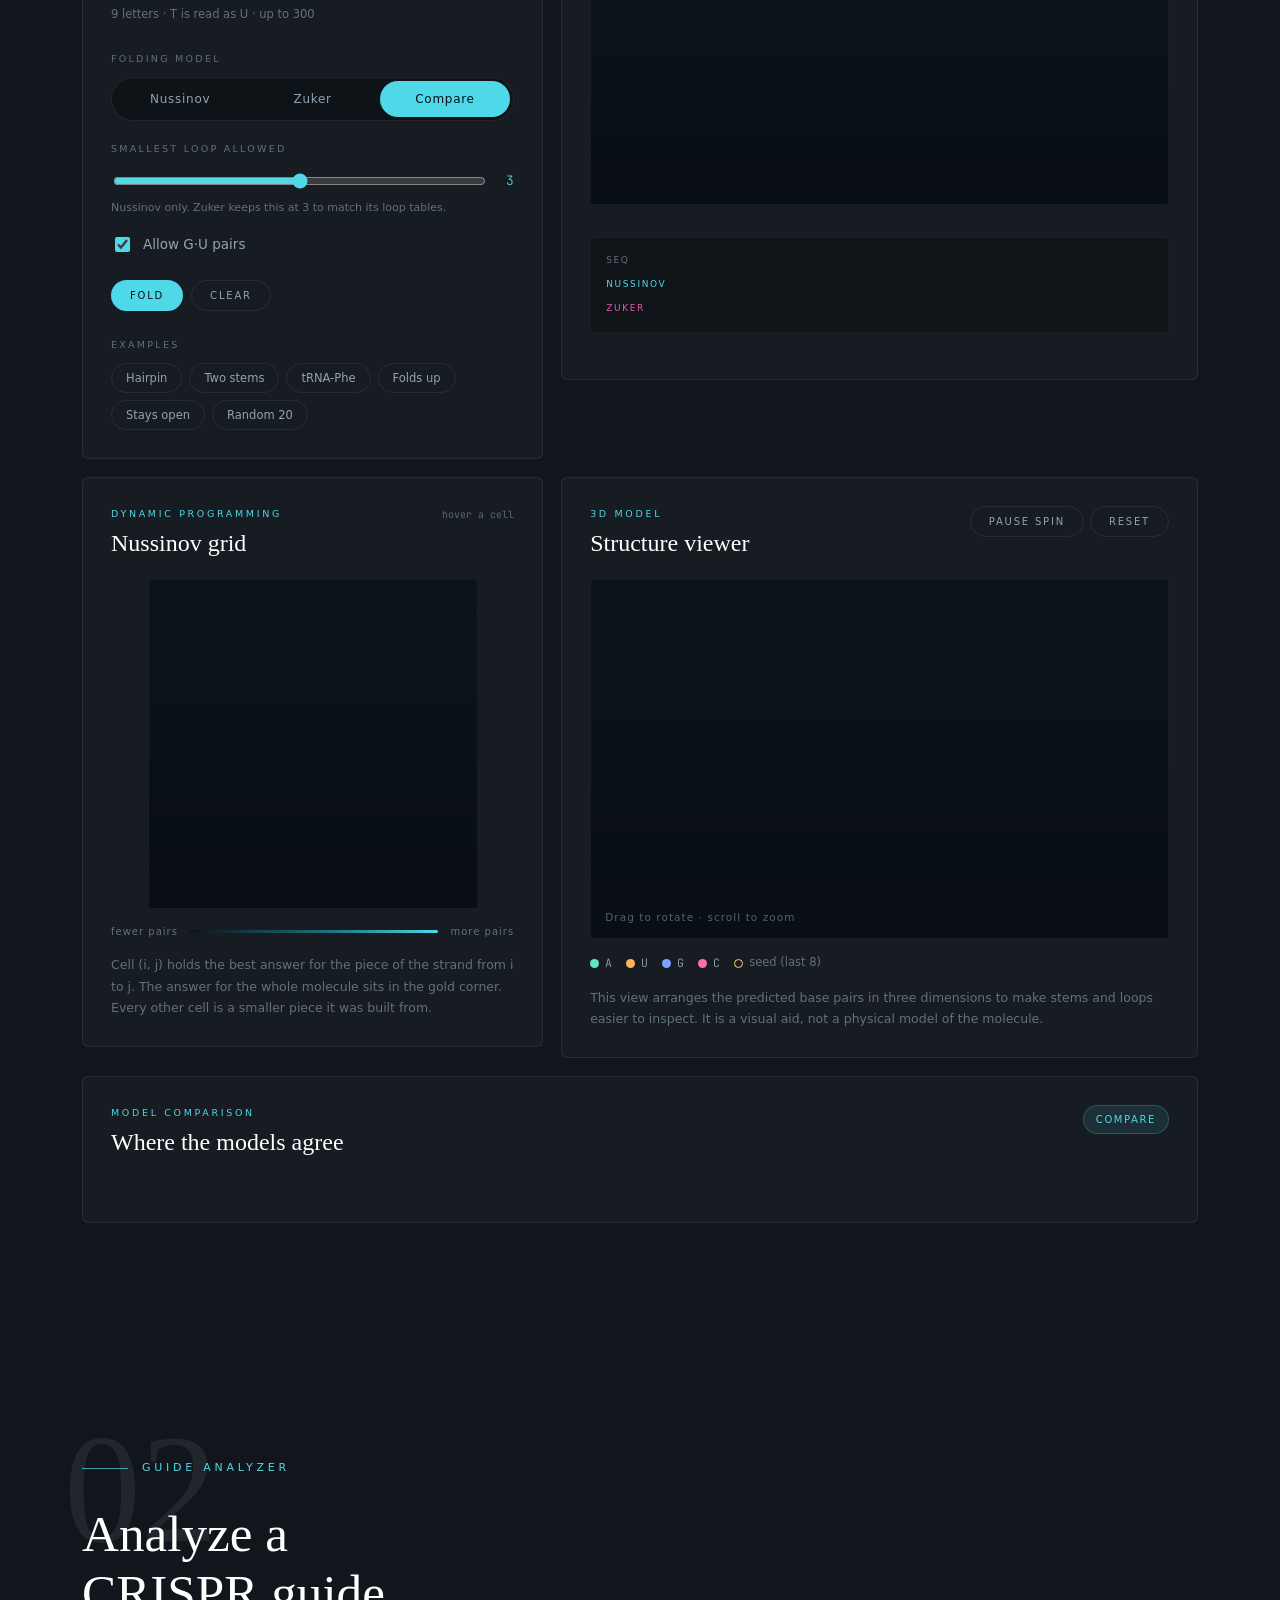
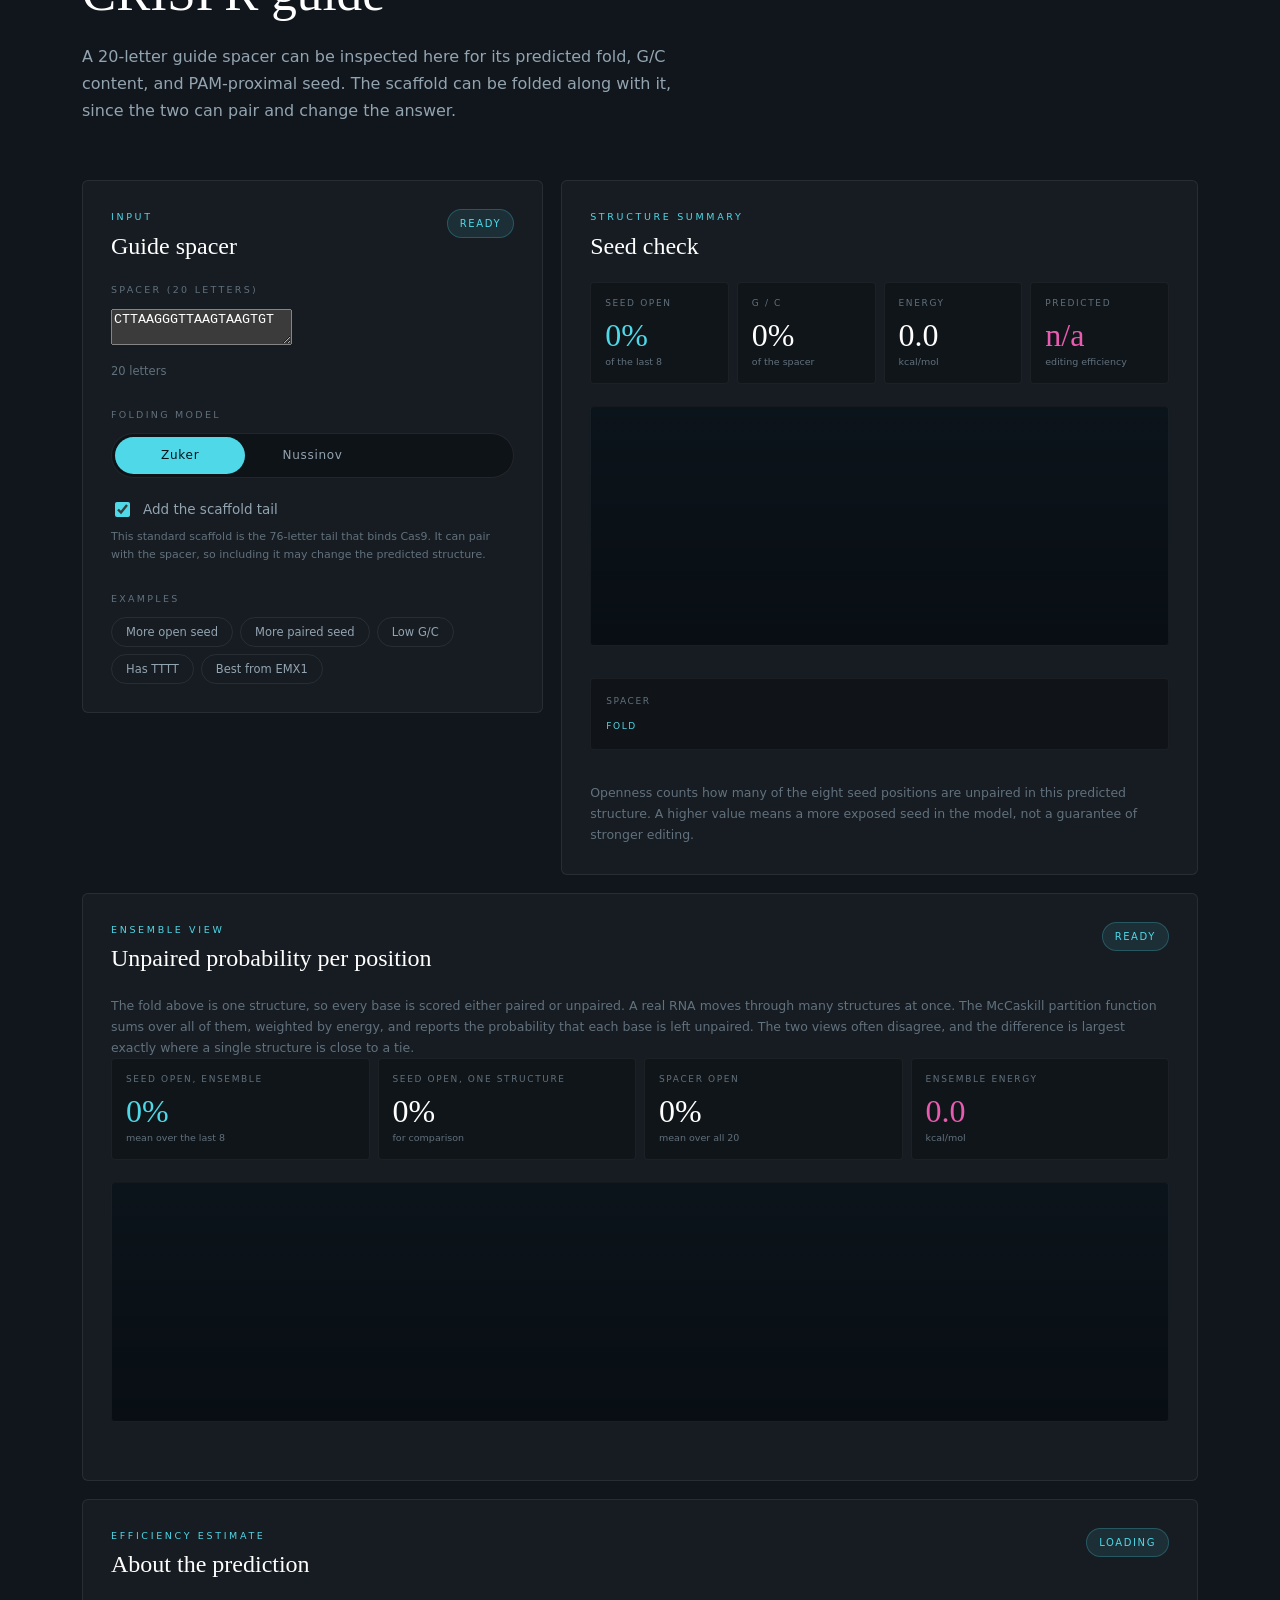
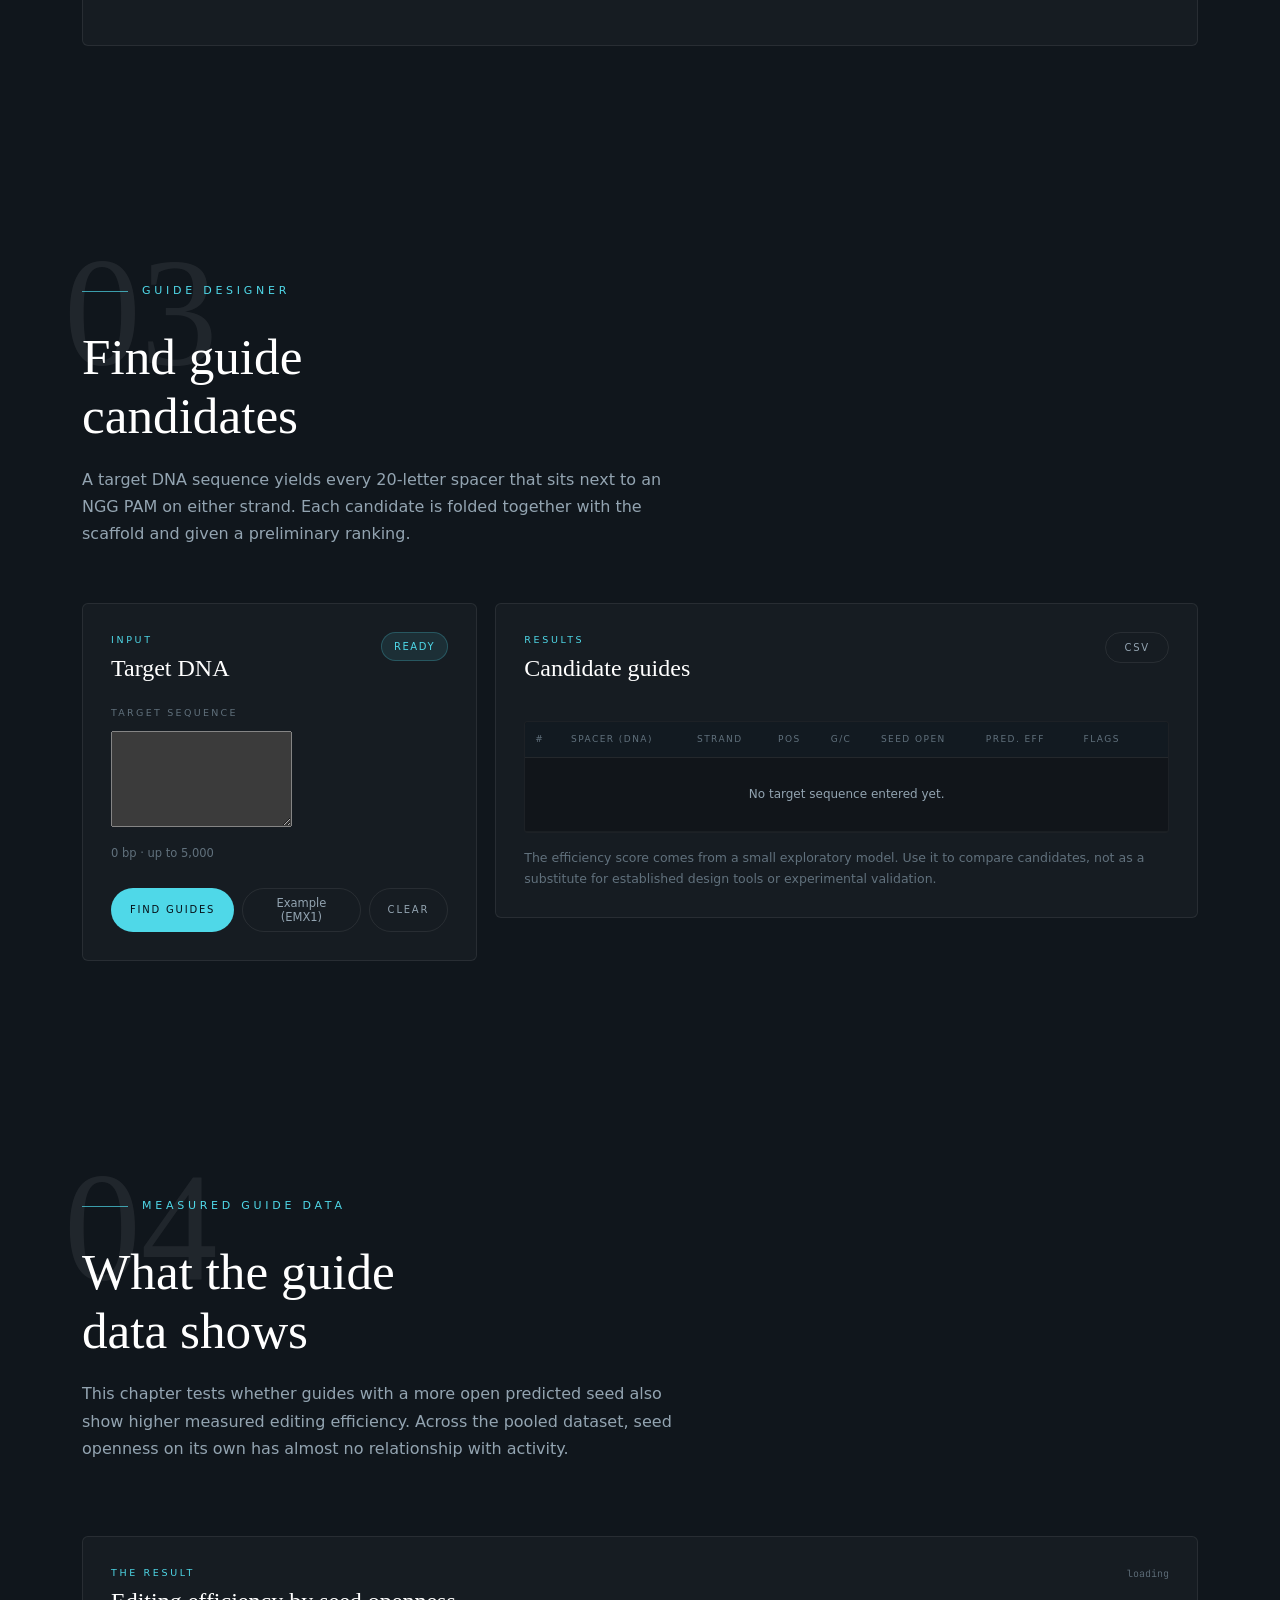
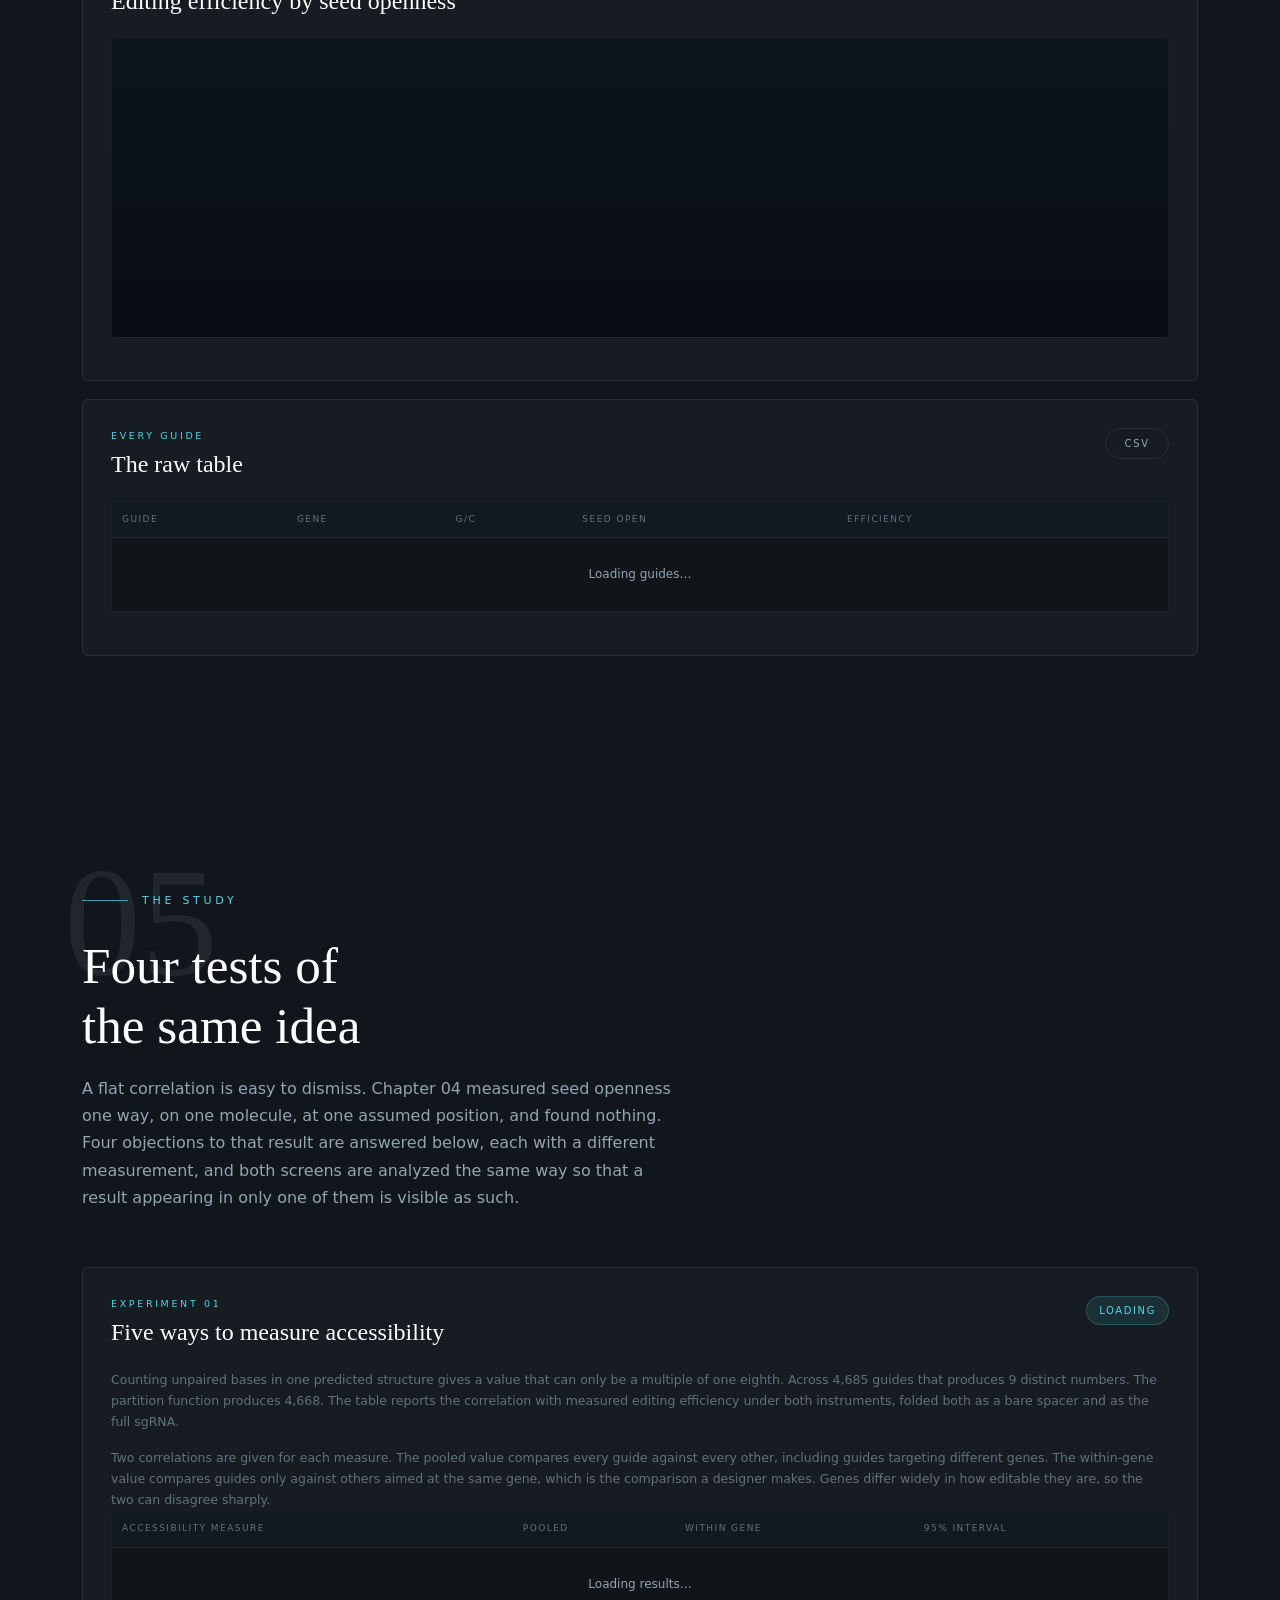
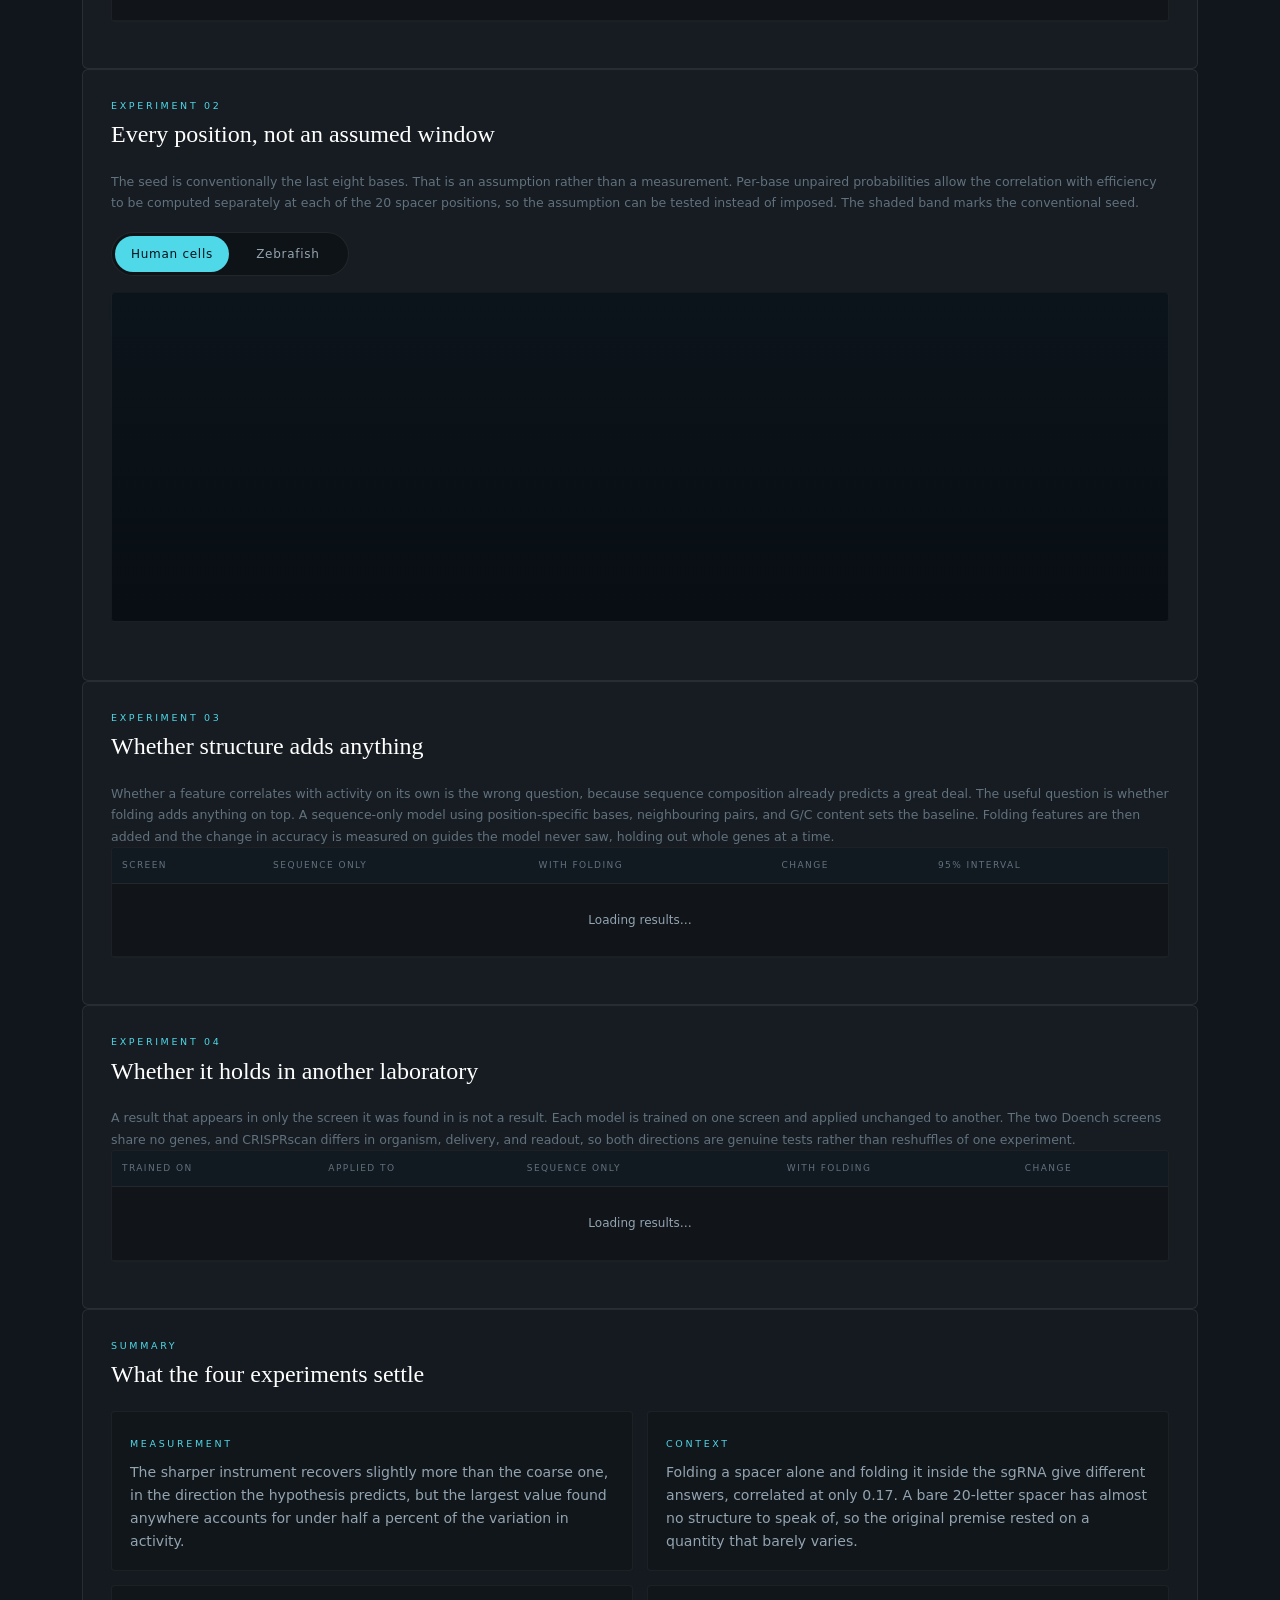
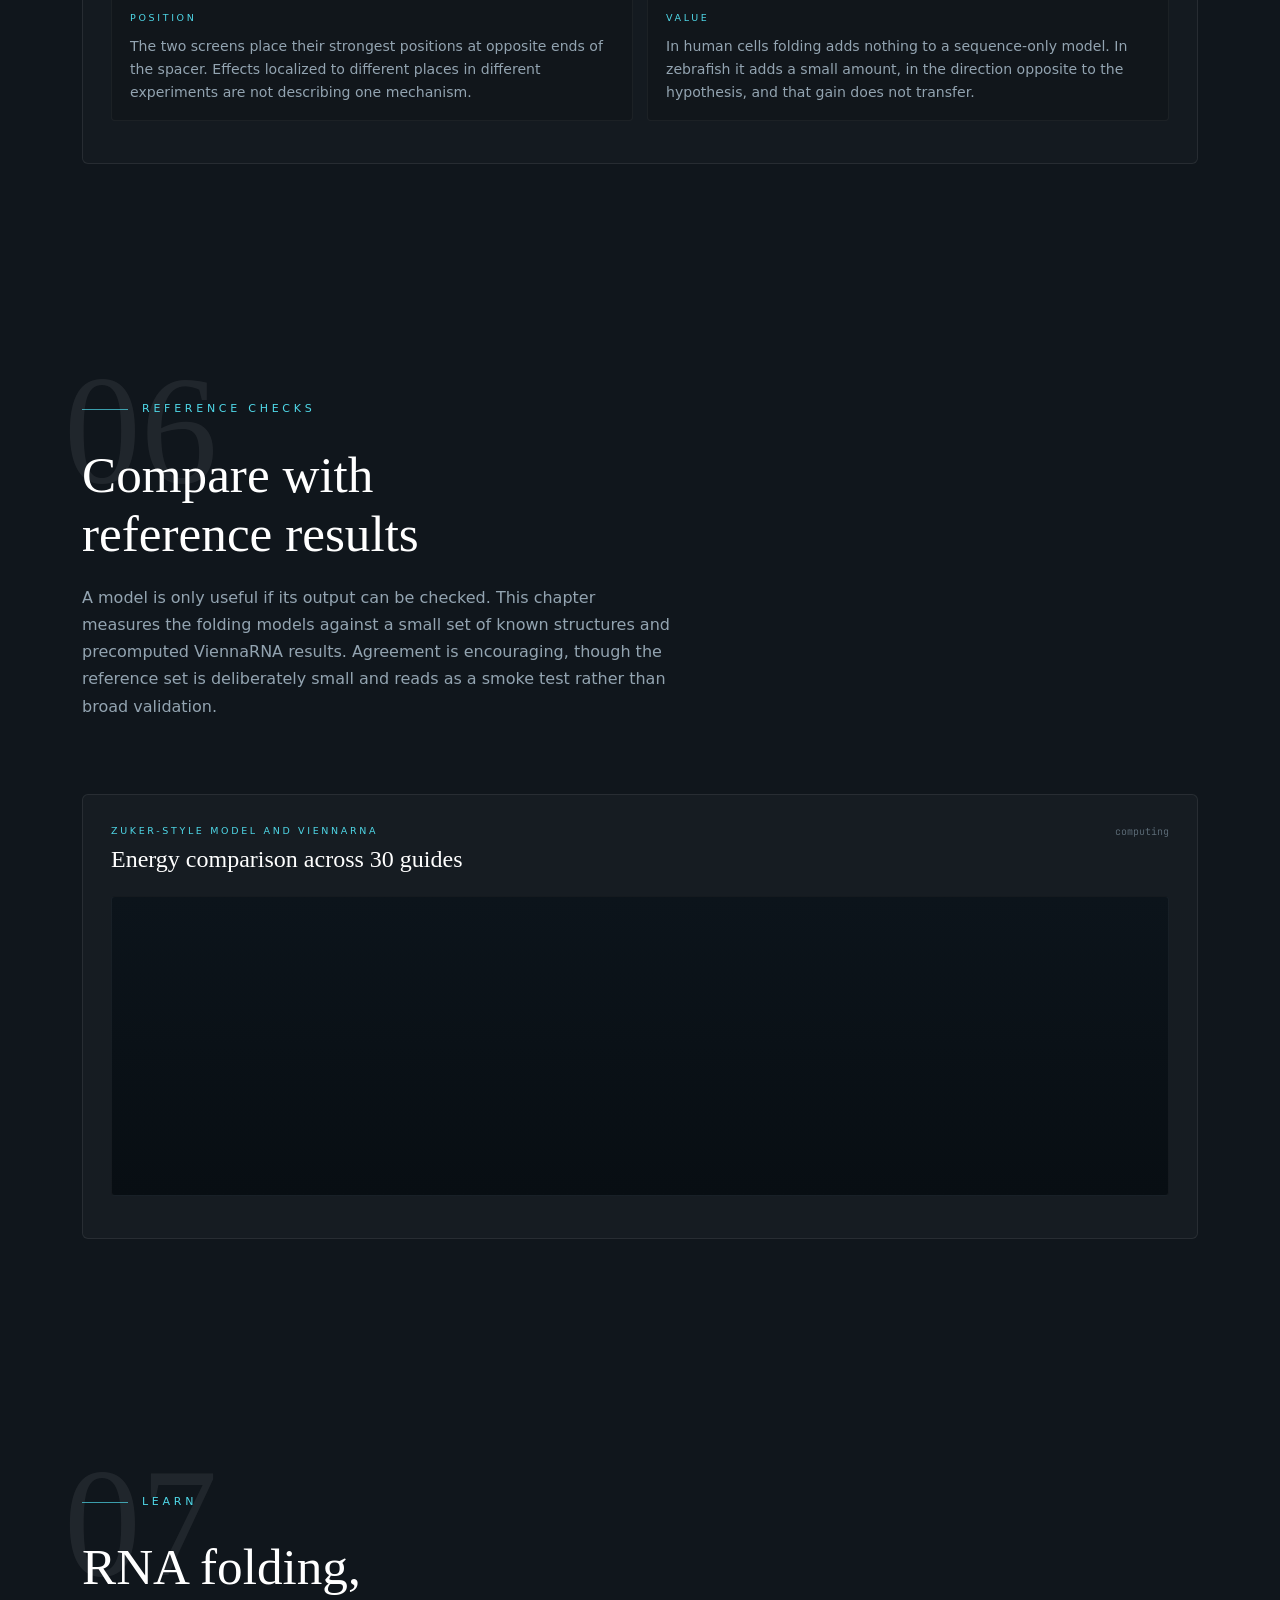
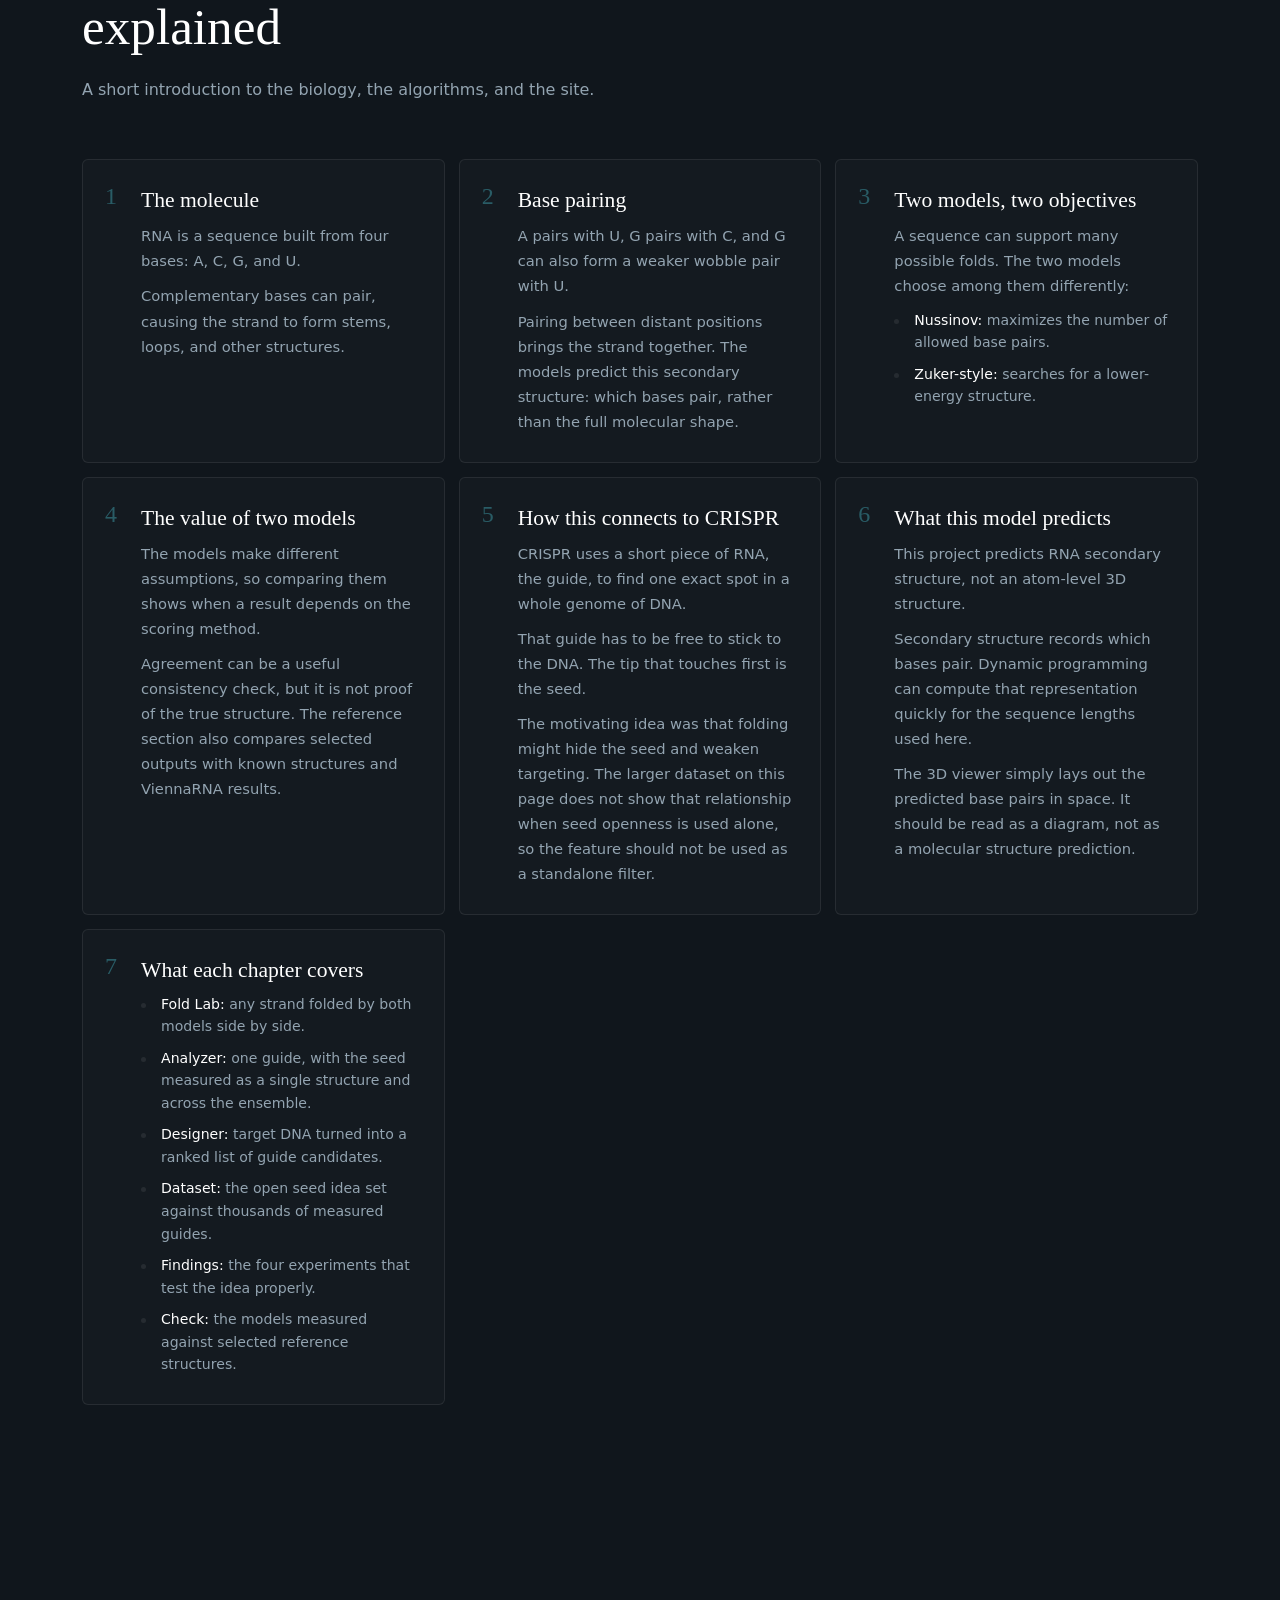
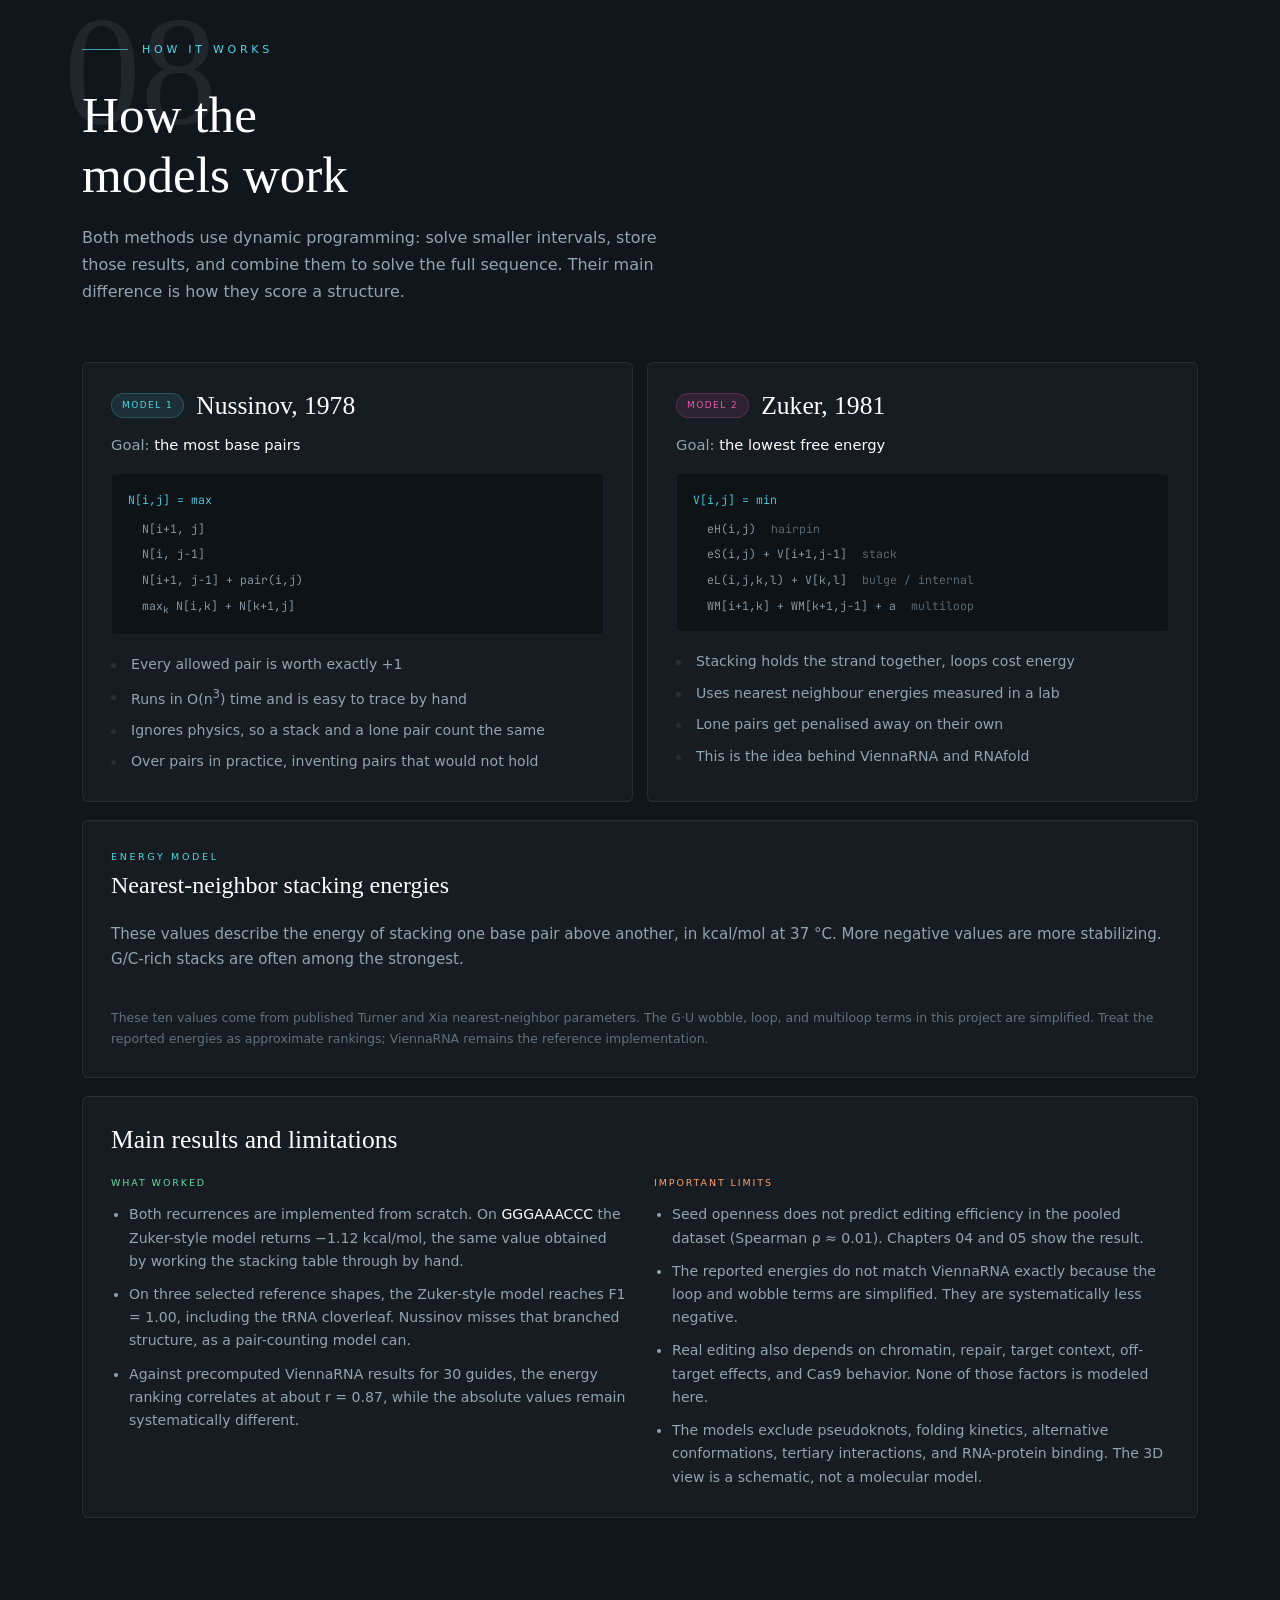
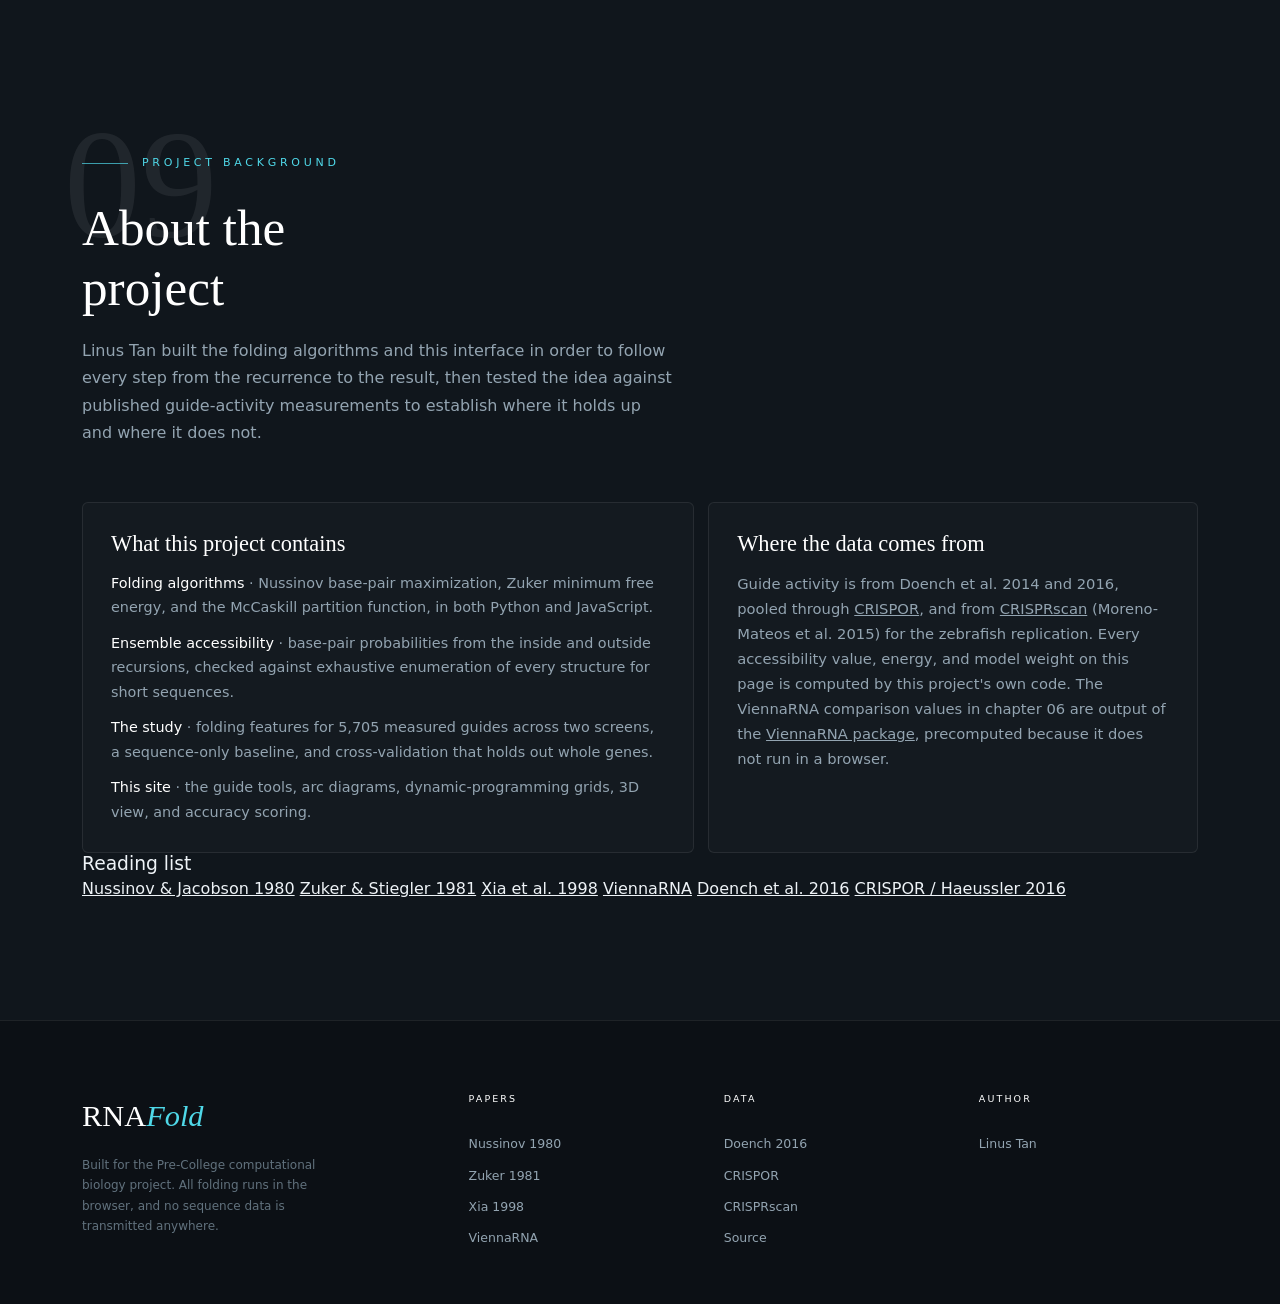
==== commit 5890e65e: "Add files via upload" ====
--- a/index.html
+++ b/index.html
@@ -1,901 +1,1144 @@
-<!doctype html>
-<html lang="en">
-  <head>
-    <meta charset="utf-8" />
-    <meta name="viewport" content="width=device-width, initial-scale=1" />
-    <title>RNA Fold Lab: folding and CRISPR guides</title>
-    <meta
-      name="description"
-      content="Fold RNA with Nussinov and Zuker in the browser, check a CRISPR guide's seed, design guides against a target, and see how these folders score against ViennaRNA."
-    />
-    <meta name="color-scheme" content="dark" />
-    <link
-      rel="icon"
-      href="data:image/svg+xml,%3Csvg xmlns='http://www.w3.org/2000/svg' viewBox='0 0 64 64'%3E%3Crect width='64' height='64' rx='14' fill='%230b1218'/%3E%3Cpath d='M20 12c0 10 24 14 24 24S20 50 20 52' stroke='%234fd8e8' stroke-width='4' fill='none' stroke-linecap='round'/%3E%3Cpath d='M44 12c0 10-24 14-24 24s24 14 24 16' stroke='%23e85bb0' stroke-width='4' fill='none' stroke-linecap='round'/%3E%3C/svg%3E"
-    />
-    <link rel="preconnect" href="https://fonts.googleapis.com" />
-    <link rel="preconnect" href="https://fonts.gstatic.com" crossorigin />
-    <link
-      href="https://fonts.googleapis.com/css2?family=Cormorant+Garamond:wght@300;400;500;600&family=Jost:wght@300;400;500;600&family=JetBrains+Mono:wght@400;700&display=swap"
-      rel="stylesheet"
-    />
-    <link rel="stylesheet" href="styles.css" />
-  </head>
-  <body>
-    <a class="skip-link" href="#lab">Skip to the Fold Lab</a>
-
-    <div class="page-wash" aria-hidden="true"></div>
-
-    <header class="masthead">
-      <div class="shell masthead-inner">
-        <a class="brand" href="#top">
-          <span class="brand-mark" aria-hidden="true">
-            <svg viewBox="0 0 32 32" width="26" height="26">
-              <path d="M9 4c0 6 14 8 14 12S9 22 9 28" stroke="#4fd8e8" stroke-width="2.2" fill="none" stroke-linecap="round" />
-              <path d="M23 4c0 6-14 8-14 12s14 8 14 12" stroke="#e85bb0" stroke-width="2.2" fill="none" stroke-linecap="round" />
-            </svg>
-          </span>
-          <span class="brand-text">RNA<em>Fold</em></span>
-        </a>
-
-        <button class="nav-toggle" type="button" aria-expanded="false" aria-controls="mainnav">
-          <span class="sr-only">Toggle navigation</span>
-          <span class="nav-toggle-bar" aria-hidden="true"></span>
-        </button>
-
-        <nav class="mainnav" id="mainnav" aria-label="Sections">
-          <a class="navlink" href="#lab" data-nav="lab">Fold Lab</a>
-          <a class="navlink" href="#analyzer" data-nav="analyzer">Analyzer</a>
-          <a class="navlink" href="#designer" data-nav="designer">Designer</a>
-          <a class="navlink" href="#dataset" data-nav="dataset">Dataset</a>
-          <a class="navlink" href="#check" data-nav="check">Check</a>
-          <a class="navlink" href="#learn" data-nav="learn">Learn</a>
-          <a class="nav-cta" href="https://github.com/kwland/nussinov-zuker-crispr" rel="noopener">GitHub</a>
-        </nav>
-      </div>
-    </header>
-
-    <div class="rail rail-left" aria-hidden="true">
-      <span class="rail-word">Nussinov · Zuker</span>
-      <span class="rail-line"></span>
-    </div>
-
-    <nav class="rail rail-right" aria-label="Chapters">
-      <span class="rail-start">Start</span>
-      <a class="chapter-dot is-active" href="#lab" data-nav="lab"><span>01</span></a>
-      <a class="chapter-dot" href="#analyzer" data-nav="analyzer"><span>02</span></a>
-      <a class="chapter-dot" href="#designer" data-nav="designer"><span>03</span></a>
-      <a class="chapter-dot" href="#dataset" data-nav="dataset"><span>04</span></a>
-      <a class="chapter-dot" href="#check" data-nav="check"><span>05</span></a>
-      <a class="chapter-dot" href="#learn" data-nav="learn"><span>06</span></a>
-      <a class="chapter-dot" href="#method" data-nav="method"><span>07</span></a>
-      <a class="chapter-dot" href="#about" data-nav="about"><span>08</span></a>
-    </nav>
-
-    <!-- ================================================== HERO -->
-    <section class="hero" id="top">
-      <canvas id="heroCanvas" aria-hidden="true"></canvas>
-      <div class="hero-veil" aria-hidden="true"></div>
-
-      <div class="shell hero-content">
-        <p class="eyebrow"><span class="eyebrow-dash" aria-hidden="true"></span>A computational biology guide</p>
-        <h1 class="hero-title">RNA Folding for<br /> CRISPR Guides</h1>
-        <p class="hero-sub">
-          A CRISPR guide has to reach out and grab DNA. Fold up on itself first, and it grabs badly. So I
-          wrote two folders from scratch to predict that shape, then ran them against 4,685 real guides to
-          see if the idea holds up.
-        </p>
-        <a class="scroll-cue" href="#lab">
-          <span>scroll down</span>
-          <span class="scroll-arrow" aria-hidden="true"></span>
-        </a>
-      </div>
-    </section>
-
-    <main>
-      <!-- ================================================== 01 FOLD LAB -->
-      <section class="chapter" id="lab">
-        <div class="shell">
-          <div class="chapter-head">
-            <span class="ghost-num" aria-hidden="true">01</span>
-            <div class="chapter-intro">
-              <p class="eyebrow"><span class="eyebrow-dash" aria-hidden="true"></span>Get started</p>
-              <h2>Type a strand,<br />watch it fold</h2>
-              <p class="lead">
-                Type any RNA and both folders go to work. DNA's fine too, I just swap the T's for U's. The
-                two follow different rules, and that's the whole point of watching them side by side. It all
-                runs on your machine, so nothing you type ever leaves it.
-              </p>
-            </div>
-          </div>
-
-          <div class="lab-grid">
-            <form class="card input-card" id="foldForm">
-              <div class="card-head">
-                <div>
-                  <p class="kicker">Input</p>
-                  <h3>Sequence</h3>
-                </div>
-                <span class="status-pill" id="inputStatus">ready</span>
-              </div>
-
-              <label class="field-label" for="sequenceInput">RNA or DNA sequence</label>
-              <textarea id="sequenceInput" spellcheck="false" rows="4" aria-describedby="errorText">GGGAAACCC</textarea>
-              <p class="field-hint"><span id="charCount">9</span> letters · T is read as U · up to 300</p>
-
-              <fieldset class="model-select">
-                <legend class="field-label">Folding model</legend>
-                <div class="segmented" role="radiogroup" aria-label="Folding model">
-                  <label><input type="radio" name="model" value="nussinov" /><span>Nussinov</span></label>
-                  <label><input type="radio" name="model" value="zuker" /><span>Zuker</span></label>
-                  <label><input type="radio" name="model" value="both" checked /><span>Compare</span></label>
-                </div>
-              </fieldset>
-
-              <div class="control-row">
-                <label class="field-label" for="loopLength">Smallest loop allowed</label>
-                <input id="loopLength" type="range" min="0" max="6" step="1" value="3" />
-                <output id="loopLengthValue" for="loopLength">3</output>
-              </div>
-              <p class="field-hint subtle">Nussinov only. Zuker keeps this at 3 to match its loop tables.</p>
-
-              <label class="toggle-row">
-                <input id="allowWobble" type="checkbox" checked />
-                <span>Allow G·U pairs</span>
-              </label>
-
-              <div class="button-row">
-                <button class="btn btn-solid btn-sm" type="submit">Fold</button>
-                <button class="btn btn-ghost btn-sm" type="button" id="clearSequence">Clear</button>
-              </div>
-
-              <p class="field-label examples-label">Examples</p>
-              <div class="chip-row">
-                <button class="chip" type="button" data-example="GGGAAACCC">Hairpin</button>
-                <button class="chip" type="button" data-example="GGGGAAAACCCCUUUUGGGGAAAACCCC">Two stems</button>
-                <button class="chip" type="button" data-example="GCGGAUUUAGCUCAGUUGGGAGAGCGCCAGACUGAAGAUCUGGAGGUCCUGUGUUCGAUCCACAGAAUUCGCACCA">tRNA-Phe</button>
-                <button class="chip" type="button" data-example="GCGCGATACGCGTATCGCGC">Folds up</button>
-                <button class="chip" type="button" data-example="CTTAAGGGTTAAGTAAGTGT">Stays open</button>
-                <button class="chip" type="button" id="randomGuide">Random 20</button>
-              </div>
-
-              <p class="error-text" id="errorText" role="alert"></p>
-            </form>
-
-            <div class="card result-card">
-              <div class="card-head">
-                <div>
-                  <p class="kicker">Output</p>
-                  <h3>Predicted fold</h3>
-                </div>
-                <button class="btn btn-ghost btn-sm" type="button" id="copyStructure">Copy</button>
-              </div>
-
-              <div class="metric-grid" id="metricGrid">
-                <div class="metric">
-                  <span class="metric-label">Nussinov pairs</span>
-                  <strong id="pairCount">0</strong>
-                  <span class="metric-foot">most pairs</span>
-                </div>
-                <div class="metric">
-                  <span class="metric-label">Zuker energy</span>
-                  <strong id="mfeValue">0.0</strong>
-                  <span class="metric-foot">kcal/mol</span>
-                </div>
-                <div class="metric">
-                  <span class="metric-label">G / C</span>
-                  <strong id="gcPercent">0%</strong>
-                  <span class="metric-foot">of the strand</span>
-                </div>
-                <div class="metric" id="seedMetric">
-                  <span class="metric-label">Seed open</span>
-                  <strong id="seedOpen">n/a</strong>
-                  <span class="metric-foot">last 8 free</span>
-                </div>
-              </div>
-
-              <div class="arc-wrap">
-                <canvas id="rnaCanvas" aria-label="Arc diagram of the predicted structure"></canvas>
-              </div>
-              <div class="arc-legend" id="arcLegend"></div>
-
-              <div class="dot-output">
-                <div class="dot-row">
-                  <span class="dot-tag">Seq</span>
-                  <code id="normalizedSequence"></code>
-                </div>
-                <div class="dot-row" id="nussinovRow">
-                  <span class="dot-tag tag-a">Nussinov</span>
-                  <code id="dotBracket"></code>
-                </div>
-                <div class="dot-row" id="zukerRow">
-                  <span class="dot-tag tag-b">Zuker</span>
-                  <code id="dotBracketZuker"></code>
-                </div>
-              </div>
-
-              <p class="interpretation" id="foldInterpretation"></p>
-              <div class="warning-list" id="warningList"></div>
-            </div>
-
-            <div class="card matrix-card">
-              <div class="card-head">
-                <div>
-                  <p class="kicker">Dynamic programming</p>
-                  <h3 id="matrixTitle">Nussinov grid</h3>
-                </div>
-                <span class="matrix-hint" id="matrixHover">hover a cell</span>
-              </div>
-              <div class="matrix-wrap">
-                <canvas id="matrixCanvas" aria-label="Dynamic programming grid"></canvas>
-              </div>
-              <div class="matrix-legend">
-                <span>fewer pairs</span>
-                <span class="legend-ramp" aria-hidden="true"></span>
-                <span>more pairs</span>
-              </div>
-              <p class="note">
-                Cell (i, j) holds the best answer for the piece of the strand from i to j. The answer for the
-                whole molecule sits in the gold corner. Every other cell is a smaller piece it was built from.
-              </p>
-            </div>
-
-            <div class="card viewer-card">
-              <div class="card-head">
-                <div>
-                  <p class="kicker">3D model</p>
-                  <h3>Structure viewer</h3>
-                </div>
-                <div class="viewer-controls">
-                  <button class="btn btn-ghost btn-sm" type="button" id="spinToggle">Pause spin</button>
-                  <button class="btn btn-ghost btn-sm" type="button" id="resetView">Reset</button>
-                </div>
-              </div>
-              <div class="viewer-wrap">
-                <canvas id="viewerCanvas" aria-label="Rotatable 3D model of the predicted structure"></canvas>
-                <p class="viewer-hint">Drag to rotate · scroll to zoom</p>
-              </div>
-              <div class="base-legend">
-                <span><i style="background:#5ee6c5"></i>A</span>
-                <span><i style="background:#ffb454"></i>U</span>
-                <span><i style="background:#7aa2ff"></i>G</span>
-                <span><i style="background:#ff6fa5"></i>C</span>
-                <span class="legend-seed"><i></i>seed (last 8)</span>
-              </div>
-              <p class="note">
-                This lays the flat 2D structure out in space so you've got something to look at. It shows the
-                stems and loops I predict, nothing more. It's not a physics based model of the real molecule,
-                and it definitely isn't AlphaFold.
-              </p>
-            </div>
-          </div>
-
-          <div class="card compare-card" id="compareCard">
-            <div class="card-head">
-              <div>
-                <p class="kicker">How much they agree</p>
-                <h3>Where Nussinov and Zuker part ways</h3>
-              </div>
-              <span class="status-pill" id="agreementPill">compare</span>
-            </div>
-            <div class="compare-stats" id="compareStats"></div>
-            <p class="note" id="compareNote"></p>
-          </div>
-        </div>
-      </section>
-
-      <!-- ================================================== 02 ANALYZER -->
-      <section class="chapter" id="analyzer">
-        <div class="shell">
-          <div class="chapter-head">
-            <span class="ghost-num" aria-hidden="true">02</span>
-            <div class="chapter-intro">
-              <p class="eyebrow"><span class="eyebrow-dash" aria-hidden="true"></span>Guide analyzer</p>
-              <h2>Does your guide<br />hide its own seed?</h2>
-              <p class="lead">
-                Paste the 20 letter targeting part of a guide. I fold it along with the scaffold tail it's
-                actually attached to, then check the seed. That's the end that touches DNA first. When the
-                seed folds up, it can't reach, and the guide usually works worse.
-              </p>
-            </div>
-          </div>
-
-          <div class="lab-grid">
-            <form class="card input-card" id="analyzerForm">
-              <div class="card-head">
-                <div>
-                  <p class="kicker">Input</p>
-                  <h3>Guide spacer</h3>
-                </div>
-                <span class="status-pill" id="analyzerStatus">ready</span>
-              </div>
-
-              <label class="field-label" for="spacerInput">Spacer (20 letters)</label>
-              <textarea id="spacerInput" spellcheck="false" rows="2">CTTAAGGGTTAAGTAAGTGT</textarea>
-              <p class="field-hint"><span id="spacerCount">20</span> letters</p>
-
-              <fieldset class="model-select">
-                <legend class="field-label">Folder</legend>
-                <div class="segmented" role="radiogroup" aria-label="Folder for the analyzer">
-                  <label><input type="radio" name="analyzerModel" value="zuker" checked /><span>Zuker</span></label>
-                  <label><input type="radio" name="analyzerModel" value="nussinov" /><span>Nussinov</span></label>
-                </div>
-              </fieldset>
-
-              <label class="toggle-row">
-                <input id="withScaffold" type="checkbox" checked />
-                <span>Add the scaffold tail</span>
-              </label>
-              <p class="field-hint subtle">
-                The scaffold is the 76 letter tail that grips Cas9. It's part of the real molecule, and it
-                can pair with your spacer, so leaving it out makes the guide look better than it is.
-              </p>
-
-              <p class="field-label examples-label">Examples</p>
-              <div class="chip-row">
-                <button class="chip" type="button" data-spacer="CTTAAGGGTTAAGTAAGTGT">Stays open</button>
-                <button class="chip" type="button" data-spacer="GCGCGATACGCGTATCGCGC">Folds up</button>
-                <button class="chip" type="button" data-spacer="ATTAAATTAAATAAATTAAA">Low G/C</button>
-                <button class="chip" type="button" data-spacer="GACTTTTACGTTAGCATGAA">Has TTTT</button>
-                <button class="chip" type="button" data-spacer="TCCCTGGCCAGGCTTTGGGG">Best from EMX1</button>
-              </div>
-
-              <p class="error-text" id="analyzerError" role="alert"></p>
-            </form>
-
-            <div class="card result-card">
-              <div class="card-head">
-                <div>
-                  <p class="kicker">The key number</p>
-                  <h3>Seed check</h3>
-                </div>
-              </div>
-
-              <div class="metric-grid">
-                <div class="metric accent-a">
-                  <span class="metric-label">Seed open</span>
-                  <strong id="seedOpennessValue">0%</strong>
-                  <span class="metric-foot">of the last 8</span>
-                </div>
-                <div class="metric">
-                  <span class="metric-label">G / C</span>
-                  <strong id="analyzerGc">0%</strong>
-                  <span class="metric-foot">of the spacer</span>
-                </div>
-                <div class="metric">
-                  <span class="metric-label">Energy</span>
-                  <strong id="analyzerEnergy">0.0</strong>
-                  <span class="metric-foot">kcal/mol</span>
-                </div>
-                <div class="metric accent-b">
-                  <span class="metric-label">Predicted</span>
-                  <strong id="predEfficiency">n/a</strong>
-                  <span class="metric-foot">editing efficiency</span>
-                </div>
-              </div>
-
-              <div class="arc-wrap">
-                <canvas id="analyzerCanvas" aria-label="Arc diagram of the guide fold, seed bases marked"></canvas>
-              </div>
-              <div class="arc-legend" id="analyzerLegend"></div>
-
-              <div class="dot-output">
-                <div class="dot-row">
-                  <span class="dot-tag">Spacer</span>
-                  <code id="analyzerSpacerSeq"></code>
-                </div>
-                <div class="dot-row">
-                  <span class="dot-tag tag-a">Fold</span>
-                  <code id="analyzerSpacerStruct"></code>
-                </div>
-              </div>
-
-              <p class="interpretation" id="analyzerInterpretation"></p>
-              <div class="warning-list" id="analyzerFlags"></div>
-              <p class="note">
-                Openness just counts how many of the 8 seed letters are free, meaning a dot rather than a
-                bracket. Higher is better. A free seed can actually reach the DNA.
-              </p>
-            </div>
-          </div>
-
-          <div class="card model-note-card">
-            <div class="card-head">
-              <div>
-                <p class="kicker">The efficiency number</p>
-                <h3>A small neural net, and how much to trust it</h3>
-              </div>
-              <span class="status-pill" id="modelStatus">loading</span>
-            </div>
-            <div class="compare-stats" id="modelStats"></div>
-            <p class="note" id="modelNote"></p>
-          </div>
-        </div>
-      </section>
-
-      <!-- ================================================== 03 DESIGNER -->
-      <section class="chapter" id="designer">
-        <div class="shell">
-          <div class="chapter-head">
-            <span class="ghost-num" aria-hidden="true">03</span>
-            <div class="chapter-intro">
-              <p class="eyebrow"><span class="eyebrow-dash" aria-hidden="true"></span>Guide designer</p>
-              <h2>Give it a target,<br />get a shortlist</h2>
-              <p class="lead">
-                Paste a stretch of target DNA. I find every spot Cas9 could cut, which means a 20 letter guide
-                sitting next to an NGG PAM on either strand, fold each one with its scaffold, and rank them by
-                predicted efficiency. That's the real design workflow, start to finish.
-              </p>
-            </div>
-          </div>
-
-          <div class="designer-grid">
-            <form class="card input-card" id="designerForm">
-              <div class="card-head">
-                <div>
-                  <p class="kicker">Input</p>
-                  <h3>Target DNA</h3>
-                </div>
-                <span class="status-pill" id="designerStatus">ready</span>
-              </div>
-
-              <label class="field-label" for="targetInput">Paste a target sequence</label>
-              <textarea id="targetInput" spellcheck="false" rows="6"></textarea>
-              <p class="field-hint"><span id="targetCount">0</span> bp · up to 5,000</p>
-
-              <div class="button-row">
-                <button class="btn btn-solid btn-sm" type="submit">Find guides</button>
-                <button class="chip" type="button" id="designerExample">Example (EMX1)</button>
-                <button class="btn btn-ghost btn-sm" type="button" id="designerClear">Clear</button>
-              </div>
-              <p class="error-text" id="designerError" role="alert"></p>
-            </form>
-
-            <div class="card">
-              <div class="card-head">
-                <div>
-                  <p class="kicker">Results</p>
-                  <h3>What I found</h3>
-                </div>
-                <button class="btn btn-ghost btn-sm" type="button" id="designerCsv">CSV</button>
-              </div>
-              <div class="compare-stats" id="designerStats"></div>
-              <div class="table-wrap">
-                <table class="data-table" id="designerTable">
-                  <thead>
-                    <tr>
-                      <th>#</th>
-                      <th>Spacer (DNA)</th>
-                      <th>Strand</th>
-                      <th>Pos</th>
-                      <th>G/C</th>
-                      <th>Seed open</th>
-                      <th>Pred. eff</th>
-                      <th>Flags</th>
-                      <th></th>
-                    </tr>
-                  </thead>
-                  <tbody id="designerBody">
-                    <tr>
-                      <td colspan="9" class="table-empty">Paste a target and press Find guides.</td>
-                    </tr>
-                  </tbody>
-                </table>
-              </div>
-              <p class="note">
-                Predicted efficiency comes from the small neural net, so treat it as rough. Use it to
-                shortlist. Then check the top few yourself against whatever your experiment actually needs.
-              </p>
-            </div>
-          </div>
-        </div>
-      </section>
-
-      <!-- ================================================== 04 DATASET -->
-      <section class="chapter" id="dataset">
-        <div class="shell">
-          <div class="chapter-head">
-            <span class="ghost-num" aria-hidden="true">04</span>
-            <div class="chapter-intro">
-              <p class="eyebrow"><span class="eyebrow-dash" aria-hidden="true"></span>Real data</p>
-              <h2>Does an open seed<br />actually mean better editing?</h2>
-              <p class="lead">
-                Here's the real question, on real data. Across thousands of guides measured in a lab, do the
-                ones with a more open seed edit better? I expected yes. The honest answer came back no, and
-                that's worth showing too.
-              </p>
-            </div>
-          </div>
-
-          <div class="summary-panel" id="datasetStats"></div>
-
-          <div class="card chart-card">
-            <div class="card-head">
-              <div>
-                <p class="kicker">The result</p>
-                <h3>Editing efficiency by seed openness</h3>
-              </div>
-              <span class="matrix-hint" id="datasetCount">loading</span>
-            </div>
-            <div class="chart-wrap">
-              <canvas id="datasetChart" aria-label="Mean editing efficiency at each level of seed openness"></canvas>
-            </div>
-            <p class="note" id="datasetFinding"></p>
-          </div>
-
-          <div class="card">
-            <div class="card-head">
-              <div>
-                <p class="kicker">Every guide</p>
-                <h3>The raw table</h3>
-              </div>
-              <button class="btn btn-ghost btn-sm" type="button" id="datasetCsv">CSV</button>
-            </div>
-            <div class="table-wrap tall">
-              <table class="data-table">
-                <thead>
-                  <tr>
-                    <th>Guide</th>
-                    <th>Gene</th>
-                    <th>G/C</th>
-                    <th>Seed open</th>
-                    <th>Efficiency</th>
-                    <th></th>
-                  </tr>
-                </thead>
-                <tbody id="datasetBody">
-                  <tr><td colspan="6" class="table-empty">Loading guides…</td></tr>
-                </tbody>
-              </table>
-            </div>
-            <p class="note" id="datasetSource"></p>
-          </div>
-        </div>
-      </section>
-
-      <!-- ================================================== 05 CHECK OUR WORK -->
-      <section class="chapter" id="check">
-        <div class="shell">
-          <div class="chapter-head">
-            <span class="ghost-num" aria-hidden="true">05</span>
-            <div class="chapter-intro">
-              <p class="eyebrow"><span class="eyebrow-dash" aria-hidden="true"></span>Check my work</p>
-              <h2>How close do my<br />folders actually get?</h2>
-              <p class="lead">
-                Writing a folder is easy. Writing one that's actually right is the hard part. So I line mine
-                up against RNA shapes that were solved in a lab, and against ViennaRNA, the trusted standard
-                tool that uses a third method entirely. When all three land in the same place, that's real
-                evidence I got it right.
-              </p>
-            </div>
-          </div>
-
-          <div class="summary-panel" id="checkStats"></div>
-
-          <div class="data-grid" id="checkCards"></div>
-
-          <div class="card chart-card">
-            <div class="card-head">
-              <div>
-                <p class="kicker">My Zuker against ViennaRNA</p>
-                <h3>30 real guides, folded by both</h3>
-              </div>
-              <span class="matrix-hint" id="viennaCorr">computing</span>
-            </div>
-            <div class="chart-wrap">
-              <canvas id="viennaScatter" aria-label="Scatter plot of my predicted energy against ViennaRNA's"></canvas>
-            </div>
-            <p class="note" id="viennaNote"></p>
-          </div>
-        </div>
-      </section>
-
-      <!-- ================================================== 06 LEARN -->
-      <section class="chapter" id="learn">
-        <div class="shell">
-          <div class="chapter-head">
-            <span class="ghost-num" aria-hidden="true">06</span>
-            <div class="chapter-intro">
-              <p class="eyebrow"><span class="eyebrow-dash" aria-hidden="true"></span>Learn</p>
-              <h2>The whole idea,<br />in plain steps</h2>
-              <p class="lead">No background needed. Seven short steps, start to finish.</p>
-            </div>
-          </div>
-
-          <div class="learn-list">
-            <article class="card soft learn-step">
-              <span class="step-num">1</span>
-              <h3>What is RNA?</h3>
-              <p>RNA is a long strand spelled out in just four letters: A, C, G and U.</p>
-              <p>It won't sit in a straight line. It bends back, sticks to itself, and makes shapes.</p>
-            </article>
-
-            <article class="card soft learn-step">
-              <span class="step-num">2</span>
-              <h3>How does it fold?</h3>
-              <p>Some letters stick to each other. A grabs U, G grabs C. G will also hold onto U, just more weakly.</p>
-              <p>
-                When two letters far apart on the strand stick, they drag it into loops and stems. That shape
-                is the thing I'm predicting.
-              </p>
-            </article>
-
-            <article class="card soft learn-step">
-              <span class="step-num">3</span>
-              <h3>Two ways to guess the shape</h3>
-              <p>A strand can fold plenty of ways. I wrote two programs that each pick a best fold, using different rules:</p>
-              <ul class="tick-list">
-                <li><strong>Nussinov:</strong> the fold with the most sticky pairs.</li>
-                <li><strong>Zuker:</strong> the most stable fold, the one that holds together best.</li>
-              </ul>
-            </article>
-
-            <article class="card soft learn-step">
-              <span class="step-num">4</span>
-              <h3>Why bother writing two?</h3>
-              <p>If I'd just called a program that already exists, matching it would prove nothing.</p>
-              <p>
-                Mine work in completely different ways. So when they land on the same pairs, that agreement
-                actually means something. I also test them against shapes scientists already solved, which
-                gives me an answer key.
-              </p>
-            </article>
-
-            <article class="card soft learn-step">
-              <span class="step-num">5</span>
-              <h3>What has this got to do with CRISPR?</h3>
-              <p>CRISPR uses a short piece of RNA, the guide, to find one exact spot in a whole genome of DNA.</p>
-              <p>That guide has to be free to stick to the DNA. The tip that touches first is the seed.</p>
-              <p>
-                Fold the guide up so it hides its own seed, and it can't grab the DNA well, so it works worse.
-                Predicting the fold lets me catch the weak guides early, before anyone spends money on them.
-              </p>
-            </article>
-
-            <article class="card soft learn-step">
-              <span class="step-num">6</span>
-              <h3>Is this AlphaFold?</h3>
-              <p>No, and the difference is worth knowing.</p>
-              <p>
-                AlphaFold predicts the full 3D shape of a protein with a giant trained model. That's a genuinely
-                hard problem. It needs serious hardware and takes minutes.
-              </p>
-              <p>
-                I predict secondary structure, which is just which letters pair with which. That one's been
-                solved since the 1980s with fast, exact algorithms, and that's why my folds finish in a few
-                milliseconds. The 3D view here only arranges that flat answer in space so you've got something
-                to look at.
-              </p>
-            </article>
-
-            <article class="card soft learn-step">
-              <span class="step-num">7</span>
-              <h3>How to use this site</h3>
-              <ul class="tick-list">
-                <li><strong>Fold Lab:</strong> type any strand and watch both programs fold it.</li>
-                <li><strong>Analyzer:</strong> paste a guide and see whether its seed stays open.</li>
-                <li><strong>Designer:</strong> paste target DNA and get a ranked list of guide options.</li>
-                <li><strong>Dataset:</strong> check the open seed idea against thousands of measured guides.</li>
-                <li><strong>Check:</strong> see how close my programs get to real, known shapes.</li>
-              </ul>
-            </article>
-          </div>
-        </div>
-      </section>
-
-      <!-- ================================================== 07 METHOD -->
-      <section class="chapter" id="method">
-        <div class="shell">
-          <div class="chapter-head">
-            <span class="ghost-num" aria-hidden="true">07</span>
-            <div class="chapter-intro">
-              <p class="eyebrow"><span class="eyebrow-dash" aria-hidden="true"></span>How it works</p>
-              <h2>Two ways to fold<br />the same molecule</h2>
-              <p class="lead">
-                Both are dynamic programming. Solve every short piece, remember the answer, then build the big
-                answer out of the small ones. The only thing they disagree on is what counts as a good answer.
-              </p>
-            </div>
-          </div>
-
-          <div class="model-compare">
-            <article class="card model-card">
-              <div class="model-head">
-                <span class="model-badge badge-a">Model 1</span>
-                <h3>Nussinov, 1978</h3>
-              </div>
-              <p class="model-goal">Goal: <strong>the most base pairs</strong></p>
-              <div class="recurrence">
-                <span class="rec-lhs">N[i,j] = max</span>
-                <code>N[i+1, j]</code>
-                <code>N[i, j-1]</code>
-                <code>N[i+1, j-1] + pair(i,j)</code>
-                <code>max<sub>k</sub> N[i,k] + N[k+1,j]</code>
-              </div>
-              <ul class="tick-list">
-                <li>Every allowed pair is worth exactly +1</li>
-                <li>Runs in n³ time and is easy to trace by hand</li>
-                <li>Ignores physics, so a stack and a lone pair count the same</li>
-                <li>Over pairs in practice, inventing pairs that would not hold</li>
-              </ul>
-            </article>
-
-            <article class="card model-card">
-              <div class="model-head">
-                <span class="model-badge badge-b">Model 2</span>
-                <h3>Zuker, 1981</h3>
-              </div>
-              <p class="model-goal">Goal: <strong>the lowest free energy</strong></p>
-              <div class="recurrence">
-                <span class="rec-lhs">V[i,j] = min</span>
-                <code>eH(i,j) <em>hairpin</em></code>
-                <code>eS(i,j) + V[i+1,j-1] <em>stack</em></code>
-                <code>eL(i,j,k,l) + V[k,l] <em>bulge / internal</em></code>
-                <code>WM[i+1,k] + WM[k+1,j-1] + a <em>multiloop</em></code>
-              </div>
-              <ul class="tick-list">
-                <li>Stacking holds the strand together, loops cost energy</li>
-                <li>Uses nearest neighbour energies measured in a lab</li>
-                <li>Lone pairs get penalised away on their own</li>
-                <li>This is the idea behind ViennaRNA and RNAfold</li>
-              </ul>
-            </article>
-          </div>
-
-          <div class="card energy-card">
-            <div class="card-head">
-              <div>
-                <p class="kicker">Energy model</p>
-                <h3>What actually holds RNA together</h3>
-              </div>
-            </div>
-            <p class="card-lead">
-              This is Zuker's stabilising term. Each number is the energy of stacking one pair right on top of
-              another, in kcal/mol at 37&nbsp;°C. More negative means more stable. G and C rich stacks are the
-              strongest of the lot, and that's the real reason G/C content predicts guide behaviour at all.
-            </p>
-            <div class="stack-table" id="stackTable"></div>
-            <p class="note">
-              These ten values are the published Turner and Xia nearest neighbour parameters. The G·U wobble
-              stacks, loop tables and multiloop term are simplified on purpose, and the code says so plainly.
-              So read my kcal/mol as a ranking, not a lab measurement. ViennaRNA is the real reference, and
-              chapter 05 shows how close I get to it.
-            </p>
-          </div>
-
-          <div class="card honest-card">
-            <h3>What this project shows, and what it does not</h3>
-            <div class="honest-grid">
-              <div>
-                <p class="honest-tag good">Holds up</p>
-                <ul>
-                  <li>
-                    I wrote both recurrences from scratch. On <strong>GGGAAACCC</strong> my Zuker returns
-                    −1.12 kcal/mol, the same number you get working it out by hand from the stacking table.
-                  </li>
-                  <li>
-                    On the three answer key shapes, my Zuker scores a perfect F1 of 1.00, tRNA cloverleaf
-                    included. My Nussinov mangles that cloverleaf, which is exactly the point of running both.
-                  </li>
-                  <li>
-                    Against ViennaRNA on 30 real guides, my energies correlate at about r = 0.87. Different
-                    method, same answer.
-                  </li>
-                </ul>
-              </div>
-              <div>
-                <p class="honest-tag warn">Does not</p>
-                <ul>
-                  <li>
-                    Seed openness doesn't predict editing efficiency on the full dataset (Spearman ≈ 0.01). I
-                    went looking for that link and it just isn't there. Chapter 04 has the plot.
-                  </li>
-                  <li>
-                    My kcal/mol won't match ViennaRNA exactly, since my loop and wobble terms are simplified.
-                    My energies come out a little less negative every time.
-                  </li>
-                  <li>
-                    Editing also rides on chromatin, repair, off target effects and Cas9 itself. None of
-                    those elements live here.
-                  </li>
-                </ul>
-              </div>
-            </div>
-          </div>
-        </div>
-      </section>
-
-      <!-- ================================================== 08 ABOUT -->
-      <section class="chapter" id="about">
-        <div class="shell">
-          <div class="chapter-head">
-            <span class="ghost-num" aria-hidden="true">08</span>
-            <div class="chapter-intro">
-              <p class="eyebrow"><span class="eyebrow-dash" aria-hidden="true"></span>The team</p>
-              <h2>Who built this,<br />and what is next</h2>
-              <p class="lead">
-                I am Linus Tan, and I built this. Every folder here runs on code I wrote from scratch,
-                without libraries. The whole point was to actually understand the
-                algorithms rather than use someone else's and hope for the best.
-              </p>
-            </div>
-          </div>
-
-          <div class="about-grid">
-            <div class="card soft">
-              <h3>Who did what</h3>
-              <ul class="team-list">
-                <li><strong>Linus Tan</strong> · I built the whole site. I wrote both folders from scratch, first in Python and then again in the JavaScript running this page, plus the guide tools on top: the seed analysis, the PAM scanner behind the Designer, the CRISPR features, and the accuracy scoring in chapter 05. The 3D view, the DP grids, the design, all mine too.</li>
-                <li><strong>Thomas Yu</strong> · trained the efficiency network and assembled the guide dataset and ViennaRNA numbers I borrow for chapters 02 through 05.</li>
-                <li><strong>Henry Zhang</strong> · dug into how to compare our folds against ViennaRNA and RNAfold.</li>
-                <li><strong>Brady Lambert</strong> · the CRISPR side, and the case for why a guide's own fold should matter at all.</li>
-              </ul>
-            </div>
-            <div class="card soft">
-              <h3>One borrowed piece</h3>
-              <p>
-                The trained network, the 4,685 guide dataset and the ViennaRNA
-                reference numbers are not mine. They come from Thomas's build at
-                <a href="https://tomas-1226.github.io/rna-fold-lab/" rel="noopener">rna-fold-lab</a>. The
-                folding on this page is my own code, and chapter 05 puts it up against his reference data
-                without fudging the score.
-              </p>
-            </div>
-          </div>
-
-          <div class="ref-block">
-            <h3>Reading list</h3>
-            <div class="ref-row">
-              <a href="https://www.pnas.org/doi/10.1073/pnas.77.11.6309" rel="noopener">Nussinov &amp; Jacobson 1980</a>
-              <a href="https://academic.oup.com/nar/article-lookup/doi/10.1093/nar/9.1.133" rel="noopener">Zuker &amp; Stiegler 1981</a>
-              <a href="https://pubs.acs.org/doi/10.1021/bi9809425" rel="noopener">Xia et al. 1998</a>
-              <a href="https://www.tbi.univie.ac.at/RNA/" rel="noopener">ViennaRNA</a>
-              <a href="https://www.nature.com/articles/nbt.3437" rel="noopener">Doench et al. 2016</a>
-              <a href="https://genomebiology.biomedcentral.com/articles/10.1186/s13059-016-1012-2" rel="noopener">CRISPOR / Haeussler 2016</a>
-            </div>
-          </div>
-        </div>
-      </section>
-    </main>
-
-    <footer>
-      <div class="shell footer-inner">
-        <div class="footer-brand-col">
-          <p class="footer-brand">RNA<em>Fold</em></p>
-          </p>
-        </div>
-        <div class="footer-col">
-          <p class="footer-head">Papers</p>
-          <a href="https://www.pnas.org/doi/10.1073/pnas.77.11.6309" rel="noopener">Nussinov 1980</a>
-          <a href="https://academic.oup.com/nar/article-lookup/doi/10.1093/nar/9.1.133" rel="noopener">Zuker 1981</a>
-          <a href="https://pubs.acs.org/doi/10.1021/bi9809425" rel="noopener">Xia 1998</a>
-          <a href="https://www.tbi.univie.ac.at/RNA/" rel="noopener">ViennaRNA</a>
-        </div>
-        <div class="footer-col">
-          <p class="footer-head">Data</p>
-          <a href="https://www.nature.com/articles/nbt.3437" rel="noopener">Doench 2016</a>
-          <a href="https://genomebiology.biomedcentral.com/articles/10.1186/s13059-016-1012-2" rel="noopener">CRISPOR</a>
-          <a href="https://tomas-1226.github.io/rna-fold-lab/" rel="noopener">rna-fold-lab</a>
-          <a href="https://github.com/kwland/nussinov-zuker-crispr" rel="noopener">Source</a>
-        </div>
-        <div class="footer-col">
-          <p class="footer-head">Team</p>
-          <span>Thomas Yu</span>
-          <span>Linus Tan</span>
-          <span>Henry Zhang</span>
-          <span>Brady Lambert</span>
-        </div>
-      </div>
-    </footer>
-
-    <script src="js/rna-fold.js"></script>
-    <script src="js/guide-tools.js"></script>
-    <script src="js/viewer3d.js"></script>
-    <script src="js/hero.js"></script>
-    <!-- app.js defines window.FoldUI, which chapters.js captures at parse time,
-         so app.js must come first. app.js then calls Chapters.init() on
-         DOMContentLoaded, by which point both have loaded. -->
-    <script src="js/app.js"></script>
-    <script src="js/chapters.js"></script>
-  </body>
-</html>
+<!doctype html>
+<html lang="en">
+  <head>
+    <meta charset="utf-8" />
+    <meta name="viewport" content="width=device-width, initial-scale=1" />
+    <title>RNA Fold Lab: folding and CRISPR guides</title>
+    <meta
+      name="description"
+      content="RNA folding with the Nussinov, Zuker, and McCaskill models, CRISPR guide seed analysis, and reference checks against ViennaRNA."
+    />
+    <meta name="color-scheme" content="dark" />
+    <link
+      rel="icon"
+      href="data:image/svg+xml,%3Csvg xmlns='http://www.w3.org/2000/svg' viewBox='0 0 64 64'%3E%3Crect width='64' height='64' rx='14' fill='%230b1218'/%3E%3Cpath d='M20 12c0 10 24 14 24 24S20 50 20 52' stroke='%234fd8e8' stroke-width='4' fill='none' stroke-linecap='round'/%3E%3Cpath d='M44 12c0 10-24 14-24 24s24 14 24 16' stroke='%23e85bb0' stroke-width='4' fill='none' stroke-linecap='round'/%3E%3C/svg%3E"
+    />
+    <link rel="preconnect" href="https://fonts.googleapis.com" />
+    <link rel="preconnect" href="https://fonts.gstatic.com" crossorigin />
+    <link
+      href="https://fonts.googleapis.com/css2?family=Cormorant+Garamond:wght@300;400;500;600&family=Jost:wght@300;400;500;600&family=JetBrains+Mono:wght@400;700&display=swap"
+      rel="stylesheet"
+    />
+    <link rel="stylesheet" href="styles.css" />
+  </head>
+  <body>
+    <a class="skip-link" href="#lab">Skip to the Fold Lab</a>
+
+    <div class="page-wash" aria-hidden="true"></div>
+
+    <header class="masthead">
+      <div class="shell masthead-inner">
+        <a class="brand" href="#top">
+          <span class="brand-mark" aria-hidden="true">
+            <svg viewBox="0 0 32 32" width="26" height="26">
+              <path d="M9 4c0 6 14 8 14 12S9 22 9 28" stroke="#4fd8e8" stroke-width="2.2" fill="none" stroke-linecap="round" />
+              <path d="M23 4c0 6-14 8-14 12s14 8 14 12" stroke="#e85bb0" stroke-width="2.2" fill="none" stroke-linecap="round" />
+            </svg>
+          </span>
+          <span class="brand-text">RNA<em>Fold</em></span>
+        </a>
+
+        <button class="nav-toggle" type="button" aria-expanded="false" aria-controls="mainnav">
+          <span class="sr-only">Toggle navigation</span>
+          <span class="nav-toggle-bar" aria-hidden="true"></span>
+        </button>
+
+        <nav class="mainnav" id="mainnav" aria-label="Sections">
+          <a class="navlink" href="#lab" data-nav="lab">Fold Lab</a>
+          <a class="navlink" href="#analyzer" data-nav="analyzer">Analyzer</a>
+          <a class="navlink" href="#designer" data-nav="designer">Designer</a>
+          <a class="navlink" href="#dataset" data-nav="dataset">Dataset</a>
+          <a class="navlink" href="#findings" data-nav="findings">Findings</a>
+          <a class="navlink" href="#check" data-nav="check">Check</a>
+          <a class="navlink" href="#learn" data-nav="learn">Learn</a>
+          <a class="nav-cta" href="https://github.com/kwland/nussinov-zuker-crispr" rel="noopener">GitHub</a>
+        </nav>
+      </div>
+    </header>
+
+    <div class="rail rail-left" aria-hidden="true">
+      <span class="rail-word">Nussinov · Zuker</span>
+      <span class="rail-line"></span>
+    </div>
+
+    <nav class="rail rail-right" aria-label="Chapters">
+      <span class="rail-start">Start</span>
+      <a class="chapter-dot is-active" href="#lab" data-nav="lab"><span>01</span></a>
+      <a class="chapter-dot" href="#analyzer" data-nav="analyzer"><span>02</span></a>
+      <a class="chapter-dot" href="#designer" data-nav="designer"><span>03</span></a>
+      <a class="chapter-dot" href="#dataset" data-nav="dataset"><span>04</span></a>
+      <a class="chapter-dot" href="#findings" data-nav="findings"><span>05</span></a>
+      <a class="chapter-dot" href="#check" data-nav="check"><span>06</span></a>
+      <a class="chapter-dot" href="#learn" data-nav="learn"><span>07</span></a>
+      <a class="chapter-dot" href="#method" data-nav="method"><span>08</span></a>
+      <a class="chapter-dot" href="#about" data-nav="about"><span>09</span></a>
+    </nav>
+
+    <!-- ================================================== HERO -->
+    <section class="hero" id="top">
+      <canvas id="heroCanvas" aria-hidden="true"></canvas>
+      <div class="hero-veil" aria-hidden="true"></div>
+
+      <div class="shell hero-content">
+        <p class="eyebrow"><span class="eyebrow-dash" aria-hidden="true"></span>Computational biology project</p>
+        <h1 class="hero-title">RNA Folding for <br />CRISPR Guides</h1>
+        <p class="hero-sub">
+          This project asks whether RNA secondary structure helps explain how well a CRISPR guide works.
+          Three folding models are implemented from scratch, then tested against known structures and
+          5,705 measured guides drawn from two independent screens.
+        </p>
+        <a class="scroll-cue" href="#lab">
+          <span>scroll down</span>
+          <span class="scroll-arrow" aria-hidden="true"></span>
+        </a>
+      </div>
+    </section>
+
+    <main>
+      <!-- ================================================== 01 FOLD LAB -->
+      <section class="chapter" id="lab">
+        <div class="shell">
+          <div class="chapter-head">
+            <span class="ghost-num" aria-hidden="true">01</span>
+            <div class="chapter-intro">
+              <p class="eyebrow"><span class="eyebrow-dash" aria-hidden="true"></span>Get started</p>
+              <h2>Explore an <br />RNA structure</h2>
+              <p class="lead">
+                The field below takes an RNA sequence and folds it with both models for comparison. DNA
+                input works as well, since T is read as U. All folding happens locally in the browser.
+              </p>
+            </div>
+          </div>
+
+          <div class="lab-grid">
+            <form class="card input-card" id="foldForm">
+              <div class="card-head">
+                <div>
+                  <p class="kicker">Input</p>
+                  <h3>Sequence</h3>
+                </div>
+                <span class="status-pill" id="inputStatus">ready</span>
+              </div>
+
+              <label class="field-label" for="sequenceInput">RNA or DNA sequence</label>
+              <textarea id="sequenceInput" spellcheck="false" rows="4" aria-describedby="errorText">GGGAAACCC</textarea>
+              <p class="field-hint"><span id="charCount">9</span> letters · T is read as U · up to 300</p>
+
+              <fieldset class="model-select">
+                <legend class="field-label">Folding model</legend>
+                <div class="segmented" role="radiogroup" aria-label="Folding model">
+                  <label><input type="radio" name="model" value="nussinov" /><span>Nussinov</span></label>
+                  <label><input type="radio" name="model" value="zuker" /><span>Zuker</span></label>
+                  <label><input type="radio" name="model" value="both" checked /><span>Compare</span></label>
+                </div>
+              </fieldset>
+
+              <div class="control-row">
+                <label class="field-label" for="loopLength">Smallest loop allowed</label>
+                <input id="loopLength" type="range" min="0" max="6" step="1" value="3" />
+                <output id="loopLengthValue" for="loopLength">3</output>
+              </div>
+              <p class="field-hint subtle">Nussinov only. Zuker keeps this at 3 to match its loop tables.</p>
+
+              <label class="toggle-row">
+                <input id="allowWobble" type="checkbox" checked />
+                <span>Allow G·U pairs</span>
+              </label>
+
+              <div class="button-row">
+                <button class="btn btn-solid btn-sm" type="submit">Fold</button>
+                <button class="btn btn-ghost btn-sm" type="button" id="clearSequence">Clear</button>
+              </div>
+
+              <p class="field-label examples-label">Examples</p>
+              <div class="chip-row">
+                <button class="chip" type="button" data-example="GGGAAACCC">Hairpin</button>
+                <button class="chip" type="button" data-example="GGGGAAAACCCCUUUUGGGGAAAACCCC">Two stems</button>
+                <button class="chip" type="button" data-example="GCGGAUUUAGCUCAGUUGGGAGAGCGCCAGACUGAAGAUCUGGAGGUCCUGUGUUCGAUCCACAGAAUUCGCACCA">tRNA-Phe</button>
+                <button class="chip" type="button" data-example="GCGCGATACGCGTATCGCGC">Folds up</button>
+                <button class="chip" type="button" data-example="CTTAAGGGTTAAGTAAGTGT">Stays open</button>
+                <button class="chip" type="button" id="randomGuide">Random 20</button>
+              </div>
+
+              <p class="error-text" id="errorText" role="alert"></p>
+            </form>
+
+            <div class="card result-card">
+              <div class="card-head">
+                <div>
+                  <p class="kicker">Output</p>
+                  <h3>Predicted fold</h3>
+                </div>
+                <button class="btn btn-ghost btn-sm" type="button" id="copyStructure">Copy</button>
+              </div>
+
+              <div class="metric-grid" id="metricGrid">
+                <div class="metric">
+                  <span class="metric-label">Nussinov pairs</span>
+                  <strong id="pairCount">0</strong>
+                  <span class="metric-foot">most pairs</span>
+                </div>
+                <div class="metric">
+                  <span class="metric-label">Zuker energy</span>
+                  <strong id="mfeValue">0.0</strong>
+                  <span class="metric-foot">kcal/mol</span>
+                </div>
+                <div class="metric">
+                  <span class="metric-label">G / C</span>
+                  <strong id="gcPercent">0%</strong>
+                  <span class="metric-foot">of the strand</span>
+                </div>
+                <div class="metric" id="seedMetric">
+                  <span class="metric-label">Seed open</span>
+                  <strong id="seedOpen">n/a</strong>
+                  <span class="metric-foot">last 8 free</span>
+                </div>
+              </div>
+
+              <div class="arc-wrap">
+                <canvas id="rnaCanvas" aria-label="Arc diagram of the predicted structure"></canvas>
+              </div>
+              <div class="arc-legend" id="arcLegend"></div>
+
+              <div class="dot-output">
+                <div class="dot-row">
+                  <span class="dot-tag">Seq</span>
+                  <code id="normalizedSequence"></code>
+                </div>
+                <div class="dot-row" id="nussinovRow">
+                  <span class="dot-tag tag-a">Nussinov</span>
+                  <code id="dotBracket"></code>
+                </div>
+                <div class="dot-row" id="zukerRow">
+                  <span class="dot-tag tag-b">Zuker</span>
+                  <code id="dotBracketZuker"></code>
+                </div>
+              </div>
+
+              <p class="interpretation" id="foldInterpretation"></p>
+              <div class="warning-list" id="warningList"></div>
+            </div>
+
+            <div class="card matrix-card">
+              <div class="card-head">
+                <div>
+                  <p class="kicker">Dynamic programming</p>
+                  <h3 id="matrixTitle">Nussinov grid</h3>
+                </div>
+                <span class="matrix-hint" id="matrixHover">hover a cell</span>
+              </div>
+              <div class="matrix-wrap">
+                <canvas id="matrixCanvas" aria-label="Dynamic programming grid"></canvas>
+              </div>
+              <div class="matrix-legend">
+                <span>fewer pairs</span>
+                <span class="legend-ramp" aria-hidden="true"></span>
+                <span>more pairs</span>
+              </div>
+              <p class="note">
+                Cell (i, j) holds the best answer for the piece of the strand from i to j. The answer for the
+                whole molecule sits in the gold corner. Every other cell is a smaller piece it was built from.
+              </p>
+            </div>
+
+            <div class="card viewer-card">
+              <div class="card-head">
+                <div>
+                  <p class="kicker">3D model</p>
+                  <h3>Structure viewer</h3>
+                </div>
+                <div class="viewer-controls">
+                  <button class="btn btn-ghost btn-sm" type="button" id="spinToggle">Pause spin</button>
+                  <button class="btn btn-ghost btn-sm" type="button" id="resetView">Reset</button>
+                </div>
+              </div>
+              <div class="viewer-wrap">
+                <canvas id="viewerCanvas" aria-label="Rotatable 3D model of the predicted structure"></canvas>
+                <p class="viewer-hint">Drag to rotate · scroll to zoom</p>
+              </div>
+              <div class="base-legend">
+                <span><i style="background:#5ee6c5"></i>A</span>
+                <span><i style="background:#ffb454"></i>U</span>
+                <span><i style="background:#7aa2ff"></i>G</span>
+                <span><i style="background:#ff6fa5"></i>C</span>
+                <span class="legend-seed"><i></i>seed (last 8)</span>
+              </div>
+              <p class="note">
+                This view arranges the predicted base pairs in three dimensions to make stems and loops easier
+                to inspect. It is a visual aid, not a physical model of the molecule.
+              </p>
+            </div>
+          </div>
+
+          <div class="card compare-card" id="compareCard">
+            <div class="card-head">
+              <div>
+                <p class="kicker">Model comparison</p>
+                <h3>Where the models agree</h3>
+              </div>
+              <span class="status-pill" id="agreementPill">compare</span>
+            </div>
+            <div class="compare-stats" id="compareStats"></div>
+            <p class="note" id="compareNote"></p>
+          </div>
+        </div>
+      </section>
+
+      <!-- ================================================== 02 ANALYZER -->
+      <section class="chapter" id="analyzer">
+        <div class="shell">
+          <div class="chapter-head">
+            <span class="ghost-num" aria-hidden="true">02</span>
+            <div class="chapter-intro">
+              <p class="eyebrow"><span class="eyebrow-dash" aria-hidden="true"></span>Guide analyzer</p>
+              <h2>Analyze a <br />CRISPR guide</h2>
+              <p class="lead">
+                A 20-letter guide spacer can be inspected here for its predicted fold, G/C content, and
+                PAM-proximal seed. The scaffold can be folded along with it, since the two can pair and
+                change the answer.
+              </p>
+            </div>
+          </div>
+
+          <div class="lab-grid">
+            <form class="card input-card" id="analyzerForm">
+              <div class="card-head">
+                <div>
+                  <p class="kicker">Input</p>
+                  <h3>Guide spacer</h3>
+                </div>
+                <span class="status-pill" id="analyzerStatus">ready</span>
+              </div>
+
+              <label class="field-label" for="spacerInput">Spacer (20 letters)</label>
+              <textarea id="spacerInput" spellcheck="false" rows="2">CTTAAGGGTTAAGTAAGTGT</textarea>
+              <p class="field-hint"><span id="spacerCount">20</span> letters</p>
+
+              <fieldset class="model-select">
+                <legend class="field-label">Folding model</legend>
+                <div class="segmented" role="radiogroup" aria-label="Folding model for the analyzer">
+                  <label><input type="radio" name="analyzerModel" value="zuker" checked /><span>Zuker</span></label>
+                  <label><input type="radio" name="analyzerModel" value="nussinov" /><span>Nussinov</span></label>
+                </div>
+              </fieldset>
+
+              <label class="toggle-row">
+                <input id="withScaffold" type="checkbox" checked />
+                <span>Add the scaffold tail</span>
+              </label>
+              <p class="field-hint subtle">
+                This standard scaffold is the 76-letter tail that binds Cas9. It can pair with the spacer,
+                so including it may change the predicted structure.
+              </p>
+
+              <p class="field-label examples-label">Examples</p>
+              <div class="chip-row">
+                <button class="chip" type="button" data-spacer="CTTAAGGGTTAAGTAAGTGT">More open seed</button>
+                <button class="chip" type="button" data-spacer="GCGCGATACGCGTATCGCGC">More paired seed</button>
+                <button class="chip" type="button" data-spacer="ATTAAATTAAATAAATTAAA">Low G/C</button>
+                <button class="chip" type="button" data-spacer="GACTTTTACGTTAGCATGAA">Has TTTT</button>
+                <button class="chip" type="button" data-spacer="TCCCTGGCCAGGCTTTGGGG">Best from EMX1</button>
+              </div>
+
+              <p class="error-text" id="analyzerError" role="alert"></p>
+            </form>
+
+            <div class="card result-card">
+              <div class="card-head">
+                <div>
+                  <p class="kicker">Structure summary</p>
+                  <h3>Seed check</h3>
+                </div>
+              </div>
+
+              <div class="metric-grid">
+                <div class="metric accent-a">
+                  <span class="metric-label">Seed open</span>
+                  <strong id="seedOpennessValue">0%</strong>
+                  <span class="metric-foot">of the last 8</span>
+                </div>
+                <div class="metric">
+                  <span class="metric-label">G / C</span>
+                  <strong id="analyzerGc">0%</strong>
+                  <span class="metric-foot">of the spacer</span>
+                </div>
+                <div class="metric">
+                  <span class="metric-label">Energy</span>
+                  <strong id="analyzerEnergy">0.0</strong>
+                  <span class="metric-foot">kcal/mol</span>
+                </div>
+                <div class="metric accent-b">
+                  <span class="metric-label">Predicted</span>
+                  <strong id="predEfficiency">n/a</strong>
+                  <span class="metric-foot">editing efficiency</span>
+                </div>
+              </div>
+
+              <div class="arc-wrap">
+                <canvas id="analyzerCanvas" aria-label="Arc diagram of the guide fold, seed bases marked"></canvas>
+              </div>
+              <div class="arc-legend" id="analyzerLegend"></div>
+
+              <div class="dot-output">
+                <div class="dot-row">
+                  <span class="dot-tag">Spacer</span>
+                  <code id="analyzerSpacerSeq"></code>
+                </div>
+                <div class="dot-row">
+                  <span class="dot-tag tag-a">Fold</span>
+                  <code id="analyzerSpacerStruct"></code>
+                </div>
+              </div>
+
+              <p class="interpretation" id="analyzerInterpretation"></p>
+              <div class="warning-list" id="analyzerFlags"></div>
+              <p class="note">
+                Openness counts how many of the eight seed positions are unpaired in this predicted structure.
+                A higher value means a more exposed seed in the model, not a guarantee of stronger editing.
+              </p>
+            </div>
+          </div>
+
+          <div class="card model-note-card">
+            <div class="card-head">
+              <div>
+                <p class="kicker">Ensemble view</p>
+                <h3>Unpaired probability per position</h3>
+              </div>
+              <span class="status-pill" id="ensembleStatus">ready</span>
+            </div>
+
+            <p class="note">
+              The fold above is one structure, so every base is scored either paired or unpaired. A real
+              RNA moves through many structures at once. The McCaskill partition function sums over all of
+              them, weighted by energy, and reports the probability that each base is left unpaired. The
+              two views often disagree, and the difference is largest exactly where a single structure is
+              close to a tie.
+            </p>
+
+            <div class="metric-grid">
+              <div class="metric accent-a">
+                <span class="metric-label">Seed open, ensemble</span>
+                <strong id="ensembleSeed">0%</strong>
+                <span class="metric-foot">mean over the last 8</span>
+              </div>
+              <div class="metric">
+                <span class="metric-label">Seed open, one structure</span>
+                <strong id="ensembleSingle">0%</strong>
+                <span class="metric-foot">for comparison</span>
+              </div>
+              <div class="metric">
+                <span class="metric-label">Spacer open</span>
+                <strong id="ensembleMean">0%</strong>
+                <span class="metric-foot">mean over all 20</span>
+              </div>
+              <div class="metric accent-b">
+                <span class="metric-label">Ensemble energy</span>
+                <strong id="ensembleEnergy">0.0</strong>
+                <span class="metric-foot">kcal/mol</span>
+              </div>
+            </div>
+
+            <div class="arc-wrap">
+              <canvas id="ensembleCanvas" aria-label="Probability that each spacer position is unpaired"></canvas>
+            </div>
+            <div class="arc-legend" id="ensembleLegend"></div>
+            <p class="interpretation" id="ensembleInterpretation"></p>
+          </div>
+
+          <div class="card model-note-card">
+            <div class="card-head">
+              <div>
+                <p class="kicker">Efficiency estimate</p>
+                <h3>About the prediction</h3>
+              </div>
+              <span class="status-pill" id="modelStatus">loading</span>
+            </div>
+            <div class="compare-stats" id="modelStats"></div>
+            <p class="note" id="modelNote"></p>
+          </div>
+        </div>
+      </section>
+
+      <!-- ================================================== 03 DESIGNER -->
+      <section class="chapter" id="designer">
+        <div class="shell">
+          <div class="chapter-head">
+            <span class="ghost-num" aria-hidden="true">03</span>
+            <div class="chapter-intro">
+              <p class="eyebrow"><span class="eyebrow-dash" aria-hidden="true"></span>Guide designer</p>
+              <h2>Find guide <br />candidates</h2>
+              <p class="lead">
+                A target DNA sequence yields every 20-letter spacer that sits next to an NGG PAM on either
+                strand. Each candidate is folded together with the scaffold and given a preliminary ranking.
+              </p>
+            </div>
+          </div>
+
+          <div class="designer-grid">
+            <form class="card input-card" id="designerForm">
+              <div class="card-head">
+                <div>
+                  <p class="kicker">Input</p>
+                  <h3>Target DNA</h3>
+                </div>
+                <span class="status-pill" id="designerStatus">ready</span>
+              </div>
+
+              <label class="field-label" for="targetInput">Target sequence</label>
+              <textarea id="targetInput" spellcheck="false" rows="6"></textarea>
+              <p class="field-hint"><span id="targetCount">0</span> bp · up to 5,000</p>
+
+              <div class="button-row">
+                <button class="btn btn-solid btn-sm" type="submit">Find guides</button>
+                <button class="chip" type="button" id="designerExample">Example (EMX1)</button>
+                <button class="btn btn-ghost btn-sm" type="button" id="designerClear">Clear</button>
+              </div>
+              <p class="error-text" id="designerError" role="alert"></p>
+            </form>
+
+            <div class="card">
+              <div class="card-head">
+                <div>
+                  <p class="kicker">Results</p>
+                  <h3>Candidate guides</h3>
+                </div>
+                <button class="btn btn-ghost btn-sm" type="button" id="designerCsv">CSV</button>
+              </div>
+              <div class="compare-stats" id="designerStats"></div>
+              <div class="table-wrap">
+                <table class="data-table" id="designerTable">
+                  <thead>
+                    <tr>
+                      <th>#</th>
+                      <th>Spacer (DNA)</th>
+                      <th>Strand</th>
+                      <th>Pos</th>
+                      <th>G/C</th>
+                      <th>Seed open</th>
+                      <th>Pred. eff</th>
+                      <th>Flags</th>
+                      <th></th>
+                    </tr>
+                  </thead>
+                  <tbody id="designerBody">
+                    <tr>
+                      <td colspan="9" class="table-empty">No target sequence entered yet.</td>
+                    </tr>
+                  </tbody>
+                </table>
+              </div>
+              <p class="note">
+                The efficiency score comes from a small exploratory model. Use it to compare candidates, not
+                as a substitute for established design tools or experimental validation.
+              </p>
+            </div>
+          </div>
+        </div>
+      </section>
+
+      <!-- ================================================== 04 DATASET -->
+      <section class="chapter" id="dataset">
+        <div class="shell">
+          <div class="chapter-head">
+            <span class="ghost-num" aria-hidden="true">04</span>
+            <div class="chapter-intro">
+              <p class="eyebrow"><span class="eyebrow-dash" aria-hidden="true"></span>Measured guide data</p>
+              <h2>What the guide <br />data shows</h2>
+              <p class="lead">
+                This chapter tests whether guides with a more open predicted seed also show higher measured
+                editing efficiency. Across the pooled dataset, seed openness on its own has almost no
+                relationship with activity.
+              </p>
+            </div>
+          </div>
+
+          <div class="summary-panel" id="datasetStats"></div>
+
+          <div class="card chart-card">
+            <div class="card-head">
+              <div>
+                <p class="kicker">The result</p>
+                <h3>Editing efficiency by seed openness</h3>
+              </div>
+              <span class="matrix-hint" id="datasetCount">loading</span>
+            </div>
+            <div class="chart-wrap">
+              <canvas id="datasetChart" aria-label="Mean editing efficiency at each level of seed openness"></canvas>
+            </div>
+            <p class="note" id="datasetFinding"></p>
+          </div>
+
+          <div class="card">
+            <div class="card-head">
+              <div>
+                <p class="kicker">Every guide</p>
+                <h3>The raw table</h3>
+              </div>
+              <button class="btn btn-ghost btn-sm" type="button" id="datasetCsv">CSV</button>
+            </div>
+            <div class="table-wrap tall">
+              <table class="data-table">
+                <thead>
+                  <tr>
+                    <th>Guide</th>
+                    <th>Gene</th>
+                    <th>G/C</th>
+                    <th>Seed open</th>
+                    <th>Efficiency</th>
+                    <th></th>
+                  </tr>
+                </thead>
+                <tbody id="datasetBody">
+                  <tr><td colspan="6" class="table-empty">Loading guides…</td></tr>
+                </tbody>
+              </table>
+            </div>
+            <p class="note" id="datasetSource"></p>
+          </div>
+        </div>
+      </section>
+
+      <!-- ================================================== 05 FINDINGS -->
+      <section class="chapter" id="findings">
+        <div class="shell">
+          <div class="chapter-head">
+            <span class="ghost-num" aria-hidden="true">05</span>
+            <div class="chapter-intro">
+              <p class="eyebrow"><span class="eyebrow-dash" aria-hidden="true"></span>The study</p>
+              <h2>Four tests of <br />the same idea</h2>
+              <p class="lead">
+                A flat correlation is easy to dismiss. Chapter 04 measured seed openness one way, on one
+                molecule, at one assumed position, and found nothing. Four objections to that result are
+                answered below, each with a different measurement, and both screens are analyzed the same
+                way so that a result appearing in only one of them is visible as such.
+              </p>
+            </div>
+          </div>
+
+          <div class="card">
+            <div class="card-head">
+              <div>
+                <p class="kicker">Experiment 01</p>
+                <h3>Five ways to measure accessibility</h3>
+              </div>
+              <span class="status-pill" id="findingsStatus">loading</span>
+            </div>
+            <p class="note">
+              Counting unpaired bases in one predicted structure gives a value that can only be a multiple
+              of one eighth. Across 4,685 guides that produces 9 distinct numbers. The partition function
+              produces 4,668. The table reports the correlation with measured editing efficiency under both
+              instruments, folded both as a bare spacer and as the full sgRNA.
+            </p>
+            <p class="note subtle">
+              Two correlations are given for each measure. The pooled value compares every guide against
+              every other, including guides targeting different genes. The within-gene value compares
+              guides only against others aimed at the same gene, which is the comparison a designer makes.
+              Genes differ widely in how editable they are, so the two can disagree sharply.
+            </p>
+            <div class="table-wrap">
+              <table class="data-table" id="measuresTable">
+                <thead>
+                  <tr>
+                    <th scope="col">Accessibility measure</th>
+                    <th scope="col">Pooled</th>
+                    <th scope="col">Within gene</th>
+                    <th scope="col">95% interval</th>
+                  </tr>
+                </thead>
+                <tbody id="measuresBody">
+                  <tr><td colspan="4" class="table-empty">Loading results…</td></tr>
+                </tbody>
+              </table>
+            </div>
+            <p class="interpretation" id="measuresFinding"></p>
+          </div>
+
+          <div class="card">
+            <div class="card-head">
+              <div>
+                <p class="kicker">Experiment 02</p>
+                <h3>Every position, not an assumed window</h3>
+              </div>
+            </div>
+            <p class="note">
+              The seed is conventionally the last eight bases. That is an assumption rather than a
+              measurement. Per-base unpaired probabilities allow the correlation with efficiency to be
+              computed separately at each of the 20 spacer positions, so the assumption can be tested
+              instead of imposed. The shaded band marks the conventional seed.
+            </p>
+            <div class="segmented-wrap">
+              <div class="segmented" role="radiogroup" aria-label="Screen for the position chart">
+                <label><input type="radio" name="positionScreen" value="doench" checked /><span>Human cells</span></label>
+                <label><input type="radio" name="positionScreen" value="crisprscan" /><span>Zebrafish</span></label>
+              </div>
+            </div>
+            <div class="arc-wrap tall">
+              <canvas id="positionCanvas" aria-label="Correlation between unpaired probability and editing efficiency at each spacer position"></canvas>
+            </div>
+            <div class="arc-legend" id="positionLegend"></div>
+            <p class="interpretation" id="positionFinding"></p>
+          </div>
+
+          <div class="card">
+            <div class="card-head">
+              <div>
+                <p class="kicker">Experiment 03</p>
+                <h3>Whether structure adds anything</h3>
+              </div>
+            </div>
+            <p class="note">
+              Whether a feature correlates with activity on its own is the wrong question, because sequence
+              composition already predicts a great deal. The useful question is whether folding adds
+              anything on top. A sequence-only model using position-specific bases, neighbouring pairs, and
+              G/C content sets the baseline. Folding features are then added and the change in accuracy is
+              measured on guides the model never saw, holding out whole genes at a time.
+            </p>
+            <div class="table-wrap">
+              <table class="data-table" id="incrementalTable">
+                <thead>
+                  <tr>
+                    <th scope="col">Screen</th>
+                    <th scope="col">Sequence only</th>
+                    <th scope="col">With folding</th>
+                    <th scope="col">Change</th>
+                    <th scope="col">95% interval</th>
+                  </tr>
+                </thead>
+                <tbody id="incrementalBody">
+                  <tr><td colspan="5" class="table-empty">Loading results…</td></tr>
+                </tbody>
+              </table>
+            </div>
+            <p class="interpretation" id="incrementalFinding"></p>
+          </div>
+
+          <div class="card">
+            <div class="card-head">
+              <div>
+                <p class="kicker">Experiment 04</p>
+                <h3>Whether it holds in another laboratory</h3>
+              </div>
+            </div>
+            <p class="note">
+              A result that appears in only the screen it was found in is not a result. Each model is
+              trained on one screen and applied unchanged to another. The two Doench screens share no
+              genes, and CRISPRscan differs in organism, delivery, and readout, so both directions are
+              genuine tests rather than reshuffles of one experiment.
+            </p>
+            <div class="table-wrap">
+              <table class="data-table" id="transferTable">
+                <thead>
+                  <tr>
+                    <th scope="col">Trained on</th>
+                    <th scope="col">Applied to</th>
+                    <th scope="col">Sequence only</th>
+                    <th scope="col">With folding</th>
+                    <th scope="col">Change</th>
+                  </tr>
+                </thead>
+                <tbody id="transferBody">
+                  <tr><td colspan="5" class="table-empty">Loading results…</td></tr>
+                </tbody>
+              </table>
+            </div>
+            <p class="interpretation" id="transferFinding"></p>
+          </div>
+
+          <div class="card soft">
+            <div class="card-head">
+              <div>
+                <p class="kicker">Summary</p>
+                <h3>What the four experiments settle</h3>
+              </div>
+            </div>
+            <div class="finding-grid">
+              <div class="finding">
+                <span class="finding-tag">Measurement</span>
+                <p>
+                  The sharper instrument recovers slightly more than the coarse one, in the direction the
+                  hypothesis predicts, but the largest value found anywhere accounts for under half a
+                  percent of the variation in activity.
+                </p>
+              </div>
+              <div class="finding">
+                <span class="finding-tag">Context</span>
+                <p>
+                  Folding a spacer alone and folding it inside the sgRNA give different answers, correlated
+                  at only 0.17. A bare 20-letter spacer has almost no structure to speak of, so the original
+                  premise rested on a quantity that barely varies.
+                </p>
+              </div>
+              <div class="finding">
+                <span class="finding-tag">Position</span>
+                <p>
+                  The two screens place their strongest positions at opposite ends of the spacer. Effects
+                  localized to different places in different experiments are not describing one mechanism.
+                </p>
+              </div>
+              <div class="finding">
+                <span class="finding-tag">Value</span>
+                <p>
+                  In human cells folding adds nothing to a sequence-only model. In zebrafish it adds a small
+                  amount, in the direction opposite to the hypothesis, and that gain does not transfer.
+                </p>
+              </div>
+            </div>
+            <p class="note" id="studySource"></p>
+          </div>
+        </div>
+      </section>
+
+      <!-- ================================================== 06 CHECK THE MODELS -->
+      <section class="chapter" id="check">
+        <div class="shell">
+          <div class="chapter-head">
+            <span class="ghost-num" aria-hidden="true">06</span>
+            <div class="chapter-intro">
+              <p class="eyebrow"><span class="eyebrow-dash" aria-hidden="true"></span>Reference checks</p>
+              <h2>Compare with <br />reference results</h2>
+              <p class="lead">
+                A model is only useful if its output can be checked. This chapter measures the folding
+                models against a small set of known structures and precomputed ViennaRNA results.
+                Agreement is encouraging, though the reference set is deliberately small and reads as a
+                smoke test rather than broad validation.
+              </p>
+            </div>
+          </div>
+
+          <div class="summary-panel" id="checkStats"></div>
+
+          <div class="data-grid" id="checkCards"></div>
+
+          <div class="card chart-card">
+            <div class="card-head">
+              <div>
+                <p class="kicker">Zuker-style model and ViennaRNA</p>
+                <h3>Energy comparison across 30 guides</h3>
+              </div>
+              <span class="matrix-hint" id="viennaCorr">computing</span>
+            </div>
+            <div class="chart-wrap">
+              <canvas id="viennaScatter" aria-label="Scatter plot comparing predicted energy with ViennaRNA"></canvas>
+            </div>
+            <p class="note" id="viennaNote"></p>
+          </div>
+        </div>
+      </section>
+
+      <!-- ================================================== 07 LEARN -->
+      <section class="chapter" id="learn">
+        <div class="shell">
+          <div class="chapter-head">
+            <span class="ghost-num" aria-hidden="true">07</span>
+            <div class="chapter-intro">
+              <p class="eyebrow"><span class="eyebrow-dash" aria-hidden="true"></span>Learn</p>
+              <h2>RNA folding, <br />explained</h2>
+              <p class="lead">A short introduction to the biology, the algorithms, and the site.</p>
+            </div>
+          </div>
+
+          <div class="learn-list">
+            <article class="card soft learn-step">
+              <span class="step-num">1</span>
+              <h3>The molecule</h3>
+              <p>RNA is a sequence built from four bases: A, C, G, and U.</p>
+              <p>Complementary bases can pair, causing the strand to form stems, loops, and other structures.</p>
+            </article>
+
+            <article class="card soft learn-step">
+              <span class="step-num">2</span>
+              <h3>Base pairing</h3>
+              <p>A pairs with U, G pairs with C, and G can also form a weaker wobble pair with U.</p>
+              <p>
+                Pairing between distant positions brings the strand together. The models predict this
+                secondary structure: which bases pair, rather than the full molecular shape.
+              </p>
+            </article>
+
+            <article class="card soft learn-step">
+              <span class="step-num">3</span>
+              <h3>Two models, two objectives</h3>
+              <p>A sequence can support many possible folds. The two models choose among them differently:</p>
+              <ul class="tick-list">
+                <li><strong>Nussinov:</strong> maximizes the number of allowed base pairs.</li>
+                <li><strong>Zuker-style:</strong> searches for a lower-energy structure.</li>
+              </ul>
+            </article>
+
+            <article class="card soft learn-step">
+              <span class="step-num">4</span>
+              <h3>The value of two models</h3>
+              <p>The models make different assumptions, so comparing them shows when a result depends on the scoring method.</p>
+              <p>
+                Agreement can be a useful consistency check, but it is not proof of the true structure. The
+                reference section also compares selected outputs with known structures and ViennaRNA results.
+              </p>
+            </article>
+
+            <article class="card soft learn-step">
+              <span class="step-num">5</span>
+              <h3>How this connects to CRISPR</h3>
+              <p>CRISPR uses a short piece of RNA, the guide, to find one exact spot in a whole genome of DNA.</p>
+              <p>That guide has to be free to stick to the DNA. The tip that touches first is the seed.</p>
+              <p>
+                The motivating idea was that folding might hide the seed and weaken targeting. The larger
+                dataset on this page does not show that relationship when seed openness is used alone, so the
+                feature should not be used as a standalone filter.
+              </p>
+            </article>
+
+            <article class="card soft learn-step">
+              <span class="step-num">6</span>
+              <h3>What this model predicts</h3>
+              <p>This project predicts RNA secondary structure, not an atom-level 3D structure.</p>
+              <p>
+                Secondary structure records which bases pair. Dynamic programming can compute that
+                representation quickly for the sequence lengths used here.
+              </p>
+              <p>
+                The 3D viewer simply lays out the predicted base pairs in space. It should be read as a
+                diagram, not as a molecular structure prediction.
+              </p>
+            </article>
+
+            <article class="card soft learn-step">
+              <span class="step-num">7</span>
+              <h3>What each chapter covers</h3>
+              <ul class="tick-list">
+                <li><strong>Fold Lab:</strong> any strand folded by both models side by side.</li>
+                <li><strong>Analyzer:</strong> one guide, with the seed measured as a single structure and across the ensemble.</li>
+                <li><strong>Designer:</strong> target DNA turned into a ranked list of guide candidates.</li>
+                <li><strong>Dataset:</strong> the open seed idea set against thousands of measured guides.</li>
+                <li><strong>Findings:</strong> the four experiments that test the idea properly.</li>
+                <li><strong>Check:</strong> the models measured against selected reference structures.</li>
+              </ul>
+            </article>
+          </div>
+        </div>
+      </section>
+
+      <!-- ================================================== 08 METHOD -->
+      <section class="chapter" id="method">
+        <div class="shell">
+          <div class="chapter-head">
+            <span class="ghost-num" aria-hidden="true">08</span>
+            <div class="chapter-intro">
+              <p class="eyebrow"><span class="eyebrow-dash" aria-hidden="true"></span>How it works</p>
+              <h2>How the <br />models work</h2>
+              <p class="lead">
+                Both methods use dynamic programming: solve smaller intervals, store those results, and combine
+                them to solve the full sequence. Their main difference is how they score a structure.
+              </p>
+            </div>
+          </div>
+
+          <div class="model-compare">
+            <article class="card model-card">
+              <div class="model-head">
+                <span class="model-badge badge-a">Model 1</span>
+                <h3>Nussinov, 1978</h3>
+              </div>
+              <p class="model-goal">Goal: <strong>the most base pairs</strong></p>
+              <div class="recurrence">
+                <span class="rec-lhs">N[i,j] = max</span>
+                <code>N[i+1, j]</code>
+                <code>N[i, j-1]</code>
+                <code>N[i+1, j-1] + pair(i,j)</code>
+                <code>max<sub>k</sub> N[i,k] + N[k+1,j]</code>
+              </div>
+              <ul class="tick-list">
+                <li>Every allowed pair is worth exactly +1</li>
+                <li>Runs in O(n<sup>3</sup>) time and is easy to trace by hand</li>
+                <li>Ignores physics, so a stack and a lone pair count the same</li>
+                <li>Over pairs in practice, inventing pairs that would not hold</li>
+              </ul>
+            </article>
+
+            <article class="card model-card">
+              <div class="model-head">
+                <span class="model-badge badge-b">Model 2</span>
+                <h3>Zuker, 1981</h3>
+              </div>
+              <p class="model-goal">Goal: <strong>the lowest free energy</strong></p>
+              <div class="recurrence">
+                <span class="rec-lhs">V[i,j] = min</span>
+                <code>eH(i,j) <em>hairpin</em></code>
+                <code>eS(i,j) + V[i+1,j-1] <em>stack</em></code>
+                <code>eL(i,j,k,l) + V[k,l] <em>bulge / internal</em></code>
+                <code>WM[i+1,k] + WM[k+1,j-1] + a <em>multiloop</em></code>
+              </div>
+              <ul class="tick-list">
+                <li>Stacking holds the strand together, loops cost energy</li>
+                <li>Uses nearest neighbour energies measured in a lab</li>
+                <li>Lone pairs get penalised away on their own</li>
+                <li>This is the idea behind ViennaRNA and RNAfold</li>
+              </ul>
+            </article>
+          </div>
+
+          <div class="card energy-card">
+            <div class="card-head">
+              <div>
+                <p class="kicker">Energy model</p>
+                <h3>Nearest-neighbor stacking energies</h3>
+              </div>
+            </div>
+            <p class="card-lead">
+              These values describe the energy of stacking one base pair above another, in kcal/mol at
+              37&nbsp;°C. More negative values are more stabilizing. G/C-rich stacks are often among the
+              strongest.
+            </p>
+            <div class="stack-table" id="stackTable"></div>
+            <p class="note">
+              These ten values come from published Turner and Xia nearest-neighbor parameters. The G·U wobble,
+              loop, and multiloop terms in this project are simplified. Treat the reported energies as
+              approximate rankings; ViennaRNA remains the reference implementation.
+            </p>
+          </div>
+
+          <div class="card honest-card">
+            <h3>Main results and limitations</h3>
+            <div class="honest-grid">
+              <div>
+                <p class="honest-tag good">What worked</p>
+                <ul>
+                  <li>
+                    Both recurrences are implemented from scratch. On <strong>GGGAAACCC</strong> the
+                    Zuker-style model returns
+                    −1.12 kcal/mol, the same value obtained by working the stacking table through by hand.
+                  </li>
+                  <li>
+                    On three selected reference shapes, the Zuker-style model reaches F1 = 1.00, including
+                    the tRNA cloverleaf. Nussinov misses that branched structure, as a pair-counting model can.
+                  </li>
+                  <li>
+                    Against precomputed ViennaRNA results for 30 guides, the energy ranking correlates at
+                    about r = 0.87, while the absolute values remain systematically different.
+                  </li>
+                </ul>
+              </div>
+              <div>
+                <p class="honest-tag warn">Important limits</p>
+                <ul>
+                  <li>
+                    Seed openness does not predict editing efficiency in the pooled dataset
+                    (Spearman ρ ≈ 0.01). Chapters 04 and 05 show the result.
+                  </li>
+                  <li>
+                    The reported energies do not match ViennaRNA exactly because the loop and wobble terms are
+                    simplified. They are systematically less negative.
+                  </li>
+                  <li>
+                    Real editing also depends on chromatin, repair, target context, off-target effects, and
+                    Cas9 behavior. None of those factors is modeled here.
+                  </li>
+                  <li>
+                    The models exclude pseudoknots, folding kinetics, alternative conformations, tertiary
+                    interactions, and RNA-protein binding. The 3D view is a schematic, not a molecular model.
+                  </li>
+                </ul>
+              </div>
+            </div>
+          </div>
+        </div>
+      </section>
+
+      <!-- ================================================== 09 ABOUT -->
+      <section class="chapter" id="about">
+        <div class="shell">
+          <div class="chapter-head">
+            <span class="ghost-num" aria-hidden="true">09</span>
+            <div class="chapter-intro">
+              <p class="eyebrow"><span class="eyebrow-dash" aria-hidden="true"></span>Project background</p>
+              <h2>About the <br />project</h2>
+              <p class="lead">
+                Linus Tan built the folding algorithms and this interface in order to follow every step from
+                the recurrence to the result, then tested the idea against published guide-activity
+                measurements to establish where it holds up and where it does not.
+              </p>
+            </div>
+          </div>
+
+          <div class="about-grid">
+            <div class="card soft">
+              <h3>What this project contains</h3>
+              <ul class="team-list">
+                <li><strong>Folding algorithms</strong> · Nussinov base-pair maximization, Zuker minimum free energy, and the McCaskill partition function, in both Python and JavaScript.</li>
+                <li><strong>Ensemble accessibility</strong> · base-pair probabilities from the inside and outside recursions, checked against exhaustive enumeration of every structure for short sequences.</li>
+                <li><strong>The study</strong> · folding features for 5,705 measured guides across two screens, a sequence-only baseline, and cross-validation that holds out whole genes.</li>
+                <li><strong>This site</strong> · the guide tools, arc diagrams, dynamic-programming grids, 3D view, and accuracy scoring.</li>
+              </ul>
+            </div>
+            <div class="card soft">
+              <h3>Where the data comes from</h3>
+              <p>
+                Guide activity is from Doench et al. 2014 and 2016, pooled through
+                <a href="https://genomebiology.biomedcentral.com/articles/10.1186/s13059-016-1012-2" rel="noopener">CRISPOR</a>,
+                and from
+                <a href="https://www.nature.com/articles/nmeth.3543" rel="noopener">CRISPRscan</a>
+                (Moreno-Mateos et al. 2015) for the zebrafish replication. Every accessibility value, energy,
+                and model weight on this page is computed by this project's own code. The ViennaRNA
+                comparison values in chapter 06 are output of the
+                <a href="https://www.tbi.univie.ac.at/RNA/" rel="noopener">ViennaRNA package</a>,
+                precomputed because it does not run in a browser.
+              </p>
+            </div>
+          </div>
+
+          <div class="ref-block">
+            <h3>Reading list</h3>
+            <div class="ref-row">
+              <a href="https://www.pnas.org/doi/10.1073/pnas.77.11.6309" rel="noopener">Nussinov &amp; Jacobson 1980</a>
+              <a href="https://academic.oup.com/nar/article-lookup/doi/10.1093/nar/9.1.133" rel="noopener">Zuker &amp; Stiegler 1981</a>
+              <a href="https://pubs.acs.org/doi/10.1021/bi9809425" rel="noopener">Xia et al. 1998</a>
+              <a href="https://www.tbi.univie.ac.at/RNA/" rel="noopener">ViennaRNA</a>
+              <a href="https://www.nature.com/articles/nbt.3437" rel="noopener">Doench et al. 2016</a>
+              <a href="https://genomebiology.biomedcentral.com/articles/10.1186/s13059-016-1012-2" rel="noopener">CRISPOR / Haeussler 2016</a>
+            </div>
+          </div>
+        </div>
+      </section>
+    </main>
+
+    <footer>
+      <div class="shell footer-inner">
+        <div class="footer-brand-col">
+          <p class="footer-brand">RNA<em>Fold</em></p>
+          <p class="footer-note">
+            Built for the Pre-College computational biology project. All folding runs in the browser, and
+            no sequence data is transmitted anywhere.
+          </p>
+        </div>
+        <div class="footer-col">
+          <p class="footer-head">Papers</p>
+          <a href="https://www.pnas.org/doi/10.1073/pnas.77.11.6309" rel="noopener">Nussinov 1980</a>
+          <a href="https://academic.oup.com/nar/article-lookup/doi/10.1093/nar/9.1.133" rel="noopener">Zuker 1981</a>
+          <a href="https://pubs.acs.org/doi/10.1021/bi9809425" rel="noopener">Xia 1998</a>
+          <a href="https://www.tbi.univie.ac.at/RNA/" rel="noopener">ViennaRNA</a>
+        </div>
+        <div class="footer-col">
+          <p class="footer-head">Data</p>
+          <a href="https://www.nature.com/articles/nbt.3437" rel="noopener">Doench 2016</a>
+          <a href="https://genomebiology.biomedcentral.com/articles/10.1186/s13059-016-1012-2" rel="noopener">CRISPOR</a>
+          <a href="https://www.nature.com/articles/nmeth.3543" rel="noopener">CRISPRscan</a>
+          <a href="https://github.com/kwland/nussinov-zuker-crispr" rel="noopener">Source</a>
+        </div>
+        <div class="footer-col">
+          <p class="footer-head">Author</p>
+          <span>Linus Tan</span>
+        </div>
+      </div>
+    </footer>
+
+    <script src="js/rna-fold.js"></script>
+    <script src="js/guide-tools.js"></script>
+    <script src="js/viewer3d.js"></script>
+    <script src="js/hero.js"></script>
+    <!-- app.js defines window.FoldUI, which chapters.js captures at parse time,
+         so app.js must come first. app.js then calls Chapters.init() on
+         DOMContentLoaded, by which point both have loaded. -->
+    <script src="js/app.js"></script>
+    <script src="js/chapters.js"></script>
+  </body>
+</html>
--- a/styles.css
+++ b/styles.css
@@ -0,0 +1,1939 @@
+/* ==========================================================================
+   RNA Fold Lab: Nussinov, Zuker, CRISPR
+   Dark editorial layout: fixed side rails, full-bleed hero over the live RNA
+   helix canvas, then numbered chapters with ghosted numerals.
+   ========================================================================== */
+
+:root {
+  --bg: #10161c;
+  --bg-2: #0b1117;
+  --bg-3: #0a1219;
+
+  --panel: rgba(255, 255, 255, 0.028);
+  --panel-2: rgba(255, 255, 255, 0.05);
+  --line: rgba(255, 255, 255, 0.08);
+  --line-2: rgba(255, 255, 255, 0.05);
+
+  --ink: #eef3f7;
+  --muted: #93a4b1;
+  --faint: #61717d;
+
+  --accent: #4fd8e8;
+  --accent-2: #e85bb0;
+  --gold: #ffd166;
+
+  --model-a: #4fd8e8;
+  --model-b: #e85bb0;
+
+  --warn: #ff9f6b;
+  --good: #66d9a0;
+
+  --radius: 4px;
+  --radius-lg: 6px;
+
+  --display: "Cormorant Garamond", "Iowan Old Style", Georgia, serif;
+  --sans: "Jost", system-ui, -apple-system, "Segoe UI", sans-serif;
+  --mono: "JetBrains Mono", ui-monospace, Menlo, Consolas, monospace;
+
+  --shell: 1180px;
+  --rail: 92px;
+}
+
+*,
+*::before,
+*::after {
+  box-sizing: border-box;
+}
+
+html {
+  scroll-behavior: smooth;
+  scroll-padding-top: 90px;
+}
+
+body {
+  margin: 0;
+  background: var(--bg);
+  color: var(--ink);
+  font-family: var(--sans);
+  font-size: 16px;
+  font-weight: 300;
+  line-height: 1.7;
+  -webkit-font-smoothing: antialiased;
+  overflow-x: hidden;
+}
+
+h1,
+h2,
+h3 {
+  margin: 0;
+  font-weight: 400;
+  line-height: 1.16;
+}
+
+p {
+  margin: 0;
+}
+
+code {
+  font-family: var(--mono);
+}
+
+a {
+  color: inherit;
+}
+
+/* The fixed colour wash. Two very low-opacity blooms in the strand colours,
+   so the page reads as a gradient rather than flat charcoal. */
+.page-wash {
+  position: fixed;
+  inset: 0;
+  z-index: 0;
+  pointer-events: none;
+  background:
+    radial-gradient(900px 620px at 8% 2%, rgba(79, 216, 232, 0.09), transparent 62%),
+    radial-gradient(880px 700px at 96% 40%, rgba(232, 91, 176, 0.075), transparent 60%),
+    radial-gradient(760px 640px at 40% 104%, rgba(79, 216, 232, 0.05), transparent 62%),
+    linear-gradient(180deg, var(--bg) 0%, var(--bg-2) 58%, #080d12 100%);
+}
+
+.shell {
+  width: 100%;
+  max-width: var(--shell);
+  margin: 0 auto;
+  padding: 0 32px;
+}
+
+.sr-only {
+  position: absolute;
+  width: 1px;
+  height: 1px;
+  padding: 0;
+  margin: -1px;
+  overflow: hidden;
+  clip: rect(0, 0, 0, 0);
+  white-space: nowrap;
+  border: 0;
+}
+
+.skip-link {
+  position: absolute;
+  top: -60px;
+  left: 16px;
+  z-index: 200;
+  padding: 10px 18px;
+  background: var(--accent);
+  color: #06121a;
+  text-decoration: none;
+  font-weight: 500;
+  transition: top 0.18s ease;
+}
+.skip-link:focus {
+  top: 0;
+}
+
+:focus-visible {
+  outline: 1px solid var(--accent);
+  outline-offset: 3px;
+}
+
+/* --------------------------------------------------------------- masthead */
+
+.masthead {
+  position: fixed;
+  top: 0;
+  left: 0;
+  right: 0;
+  z-index: 60;
+  transition: background 0.3s ease, border-color 0.3s ease, backdrop-filter 0.3s ease;
+  border-bottom: 1px solid transparent;
+}
+.masthead.is-stuck {
+  background: rgba(10, 15, 20, 0.82);
+  backdrop-filter: blur(16px);
+  border-bottom-color: var(--line);
+}
+
+.masthead-inner {
+  display: flex;
+  align-items: center;
+  justify-content: space-between;
+  gap: 24px;
+  min-height: 84px;
+}
+
+.brand {
+  display: inline-flex;
+  align-items: center;
+  gap: 10px;
+  text-decoration: none;
+  flex-shrink: 0;
+}
+.brand-text {
+  font-family: var(--display);
+  font-size: 25px;
+  font-weight: 500;
+  letter-spacing: 0.03em;
+  color: #fff;
+}
+.brand-text em {
+  font-style: italic;
+  color: var(--accent);
+}
+.brand-mark {
+  display: grid;
+  place-items: center;
+}
+
+.mainnav {
+  display: flex;
+  align-items: center;
+  gap: 34px;
+}
+
+.navlink {
+  position: relative;
+  font-size: 12px;
+  font-weight: 400;
+  letter-spacing: 0.22em;
+  text-transform: uppercase;
+  color: var(--muted);
+  text-decoration: none;
+  padding: 6px 0;
+  transition: color 0.2s ease;
+}
+.navlink::after {
+  content: "";
+  position: absolute;
+  left: 0;
+  bottom: 0;
+  width: 0;
+  height: 1px;
+  background: var(--accent);
+  transition: width 0.28s ease;
+}
+.navlink:hover,
+.navlink.is-active {
+  color: #fff;
+}
+.navlink.is-active::after,
+.navlink:hover::after {
+  width: 100%;
+}
+
+.nav-cta {
+  font-size: 11.5px;
+  font-weight: 400;
+  letter-spacing: 0.2em;
+  text-transform: uppercase;
+  color: var(--ink);
+  text-decoration: none;
+  padding: 11px 22px;
+  border: 1px solid var(--line);
+  border-radius: 999px;
+  transition: border-color 0.2s ease, background 0.2s ease, color 0.2s ease;
+}
+.nav-cta:hover {
+  border-color: var(--accent);
+  color: var(--accent);
+  background: rgba(79, 216, 232, 0.06);
+}
+
+.nav-toggle {
+  display: none;
+}
+
+/* ------------------------------------------------------------------ rails */
+
+.rail {
+  position: fixed;
+  top: 0;
+  bottom: 0;
+  z-index: 50;
+  width: var(--rail);
+  display: flex;
+  flex-direction: column;
+  align-items: center;
+  justify-content: center;
+  gap: 18px;
+  pointer-events: none;
+}
+
+.rail-left {
+  left: 0;
+}
+.rail-right {
+  right: 0;
+  pointer-events: auto;
+}
+
+.rail-word {
+  writing-mode: vertical-rl;
+  transform: rotate(180deg);
+  font-size: 10.5px;
+  letter-spacing: 0.3em;
+  text-transform: uppercase;
+  color: var(--faint);
+  white-space: nowrap;
+}
+.rail-line {
+  width: 1px;
+  height: 84px;
+  background: linear-gradient(to bottom, var(--line), transparent);
+}
+
+.rail-start {
+  writing-mode: vertical-rl;
+  font-size: 10.5px;
+  letter-spacing: 0.3em;
+  text-transform: uppercase;
+  color: var(--faint);
+  margin-bottom: 8px;
+}
+
+.chapter-dot {
+  position: relative;
+  display: grid;
+  place-items: center;
+  width: 34px;
+  height: 30px;
+  font-family: var(--mono);
+  font-size: 11px;
+  color: var(--faint);
+  text-decoration: none;
+  transition: color 0.24s ease;
+}
+.chapter-dot::before {
+  content: "";
+  position: absolute;
+  left: -10px;
+  width: 1px;
+  height: 0;
+  background: var(--accent);
+  transition: height 0.3s ease;
+}
+.chapter-dot:hover {
+  color: var(--muted);
+}
+.chapter-dot.is-active {
+  color: #fff;
+}
+.chapter-dot.is-active::before {
+  height: 22px;
+}
+
+/* ------------------------------------------------------------------- hero */
+
+.hero {
+  position: relative;
+  min-height: 100svh;
+  display: flex;
+  align-items: center;
+  overflow: hidden;
+  isolation: isolate;
+}
+
+#heroCanvas {
+  position: absolute;
+  inset: 0;
+  width: 100%;
+  height: 100%;
+  z-index: -2;
+  display: block;
+}
+
+/* Keeps the headline legible over the moving helix without flattening it. */
+.hero-veil {
+  position: absolute;
+  inset: 0;
+  z-index: -1;
+  background:
+    linear-gradient(100deg, rgba(8, 13, 18, 0.95) 0%, rgba(8, 13, 18, 0.74) 32%, rgba(8, 13, 18, 0.1) 60%, rgba(8, 13, 18, 0.4) 100%),
+    linear-gradient(to bottom, rgba(8, 13, 18, 0.72) 0%, transparent 24%, transparent 58%, var(--bg) 100%);
+}
+
+.hero-content {
+  position: relative;
+  padding-top: 90px;
+}
+
+.eyebrow {
+  display: flex;
+  align-items: center;
+  gap: 14px;
+  font-size: 11px;
+  font-weight: 400;
+  letter-spacing: 0.34em;
+  text-transform: uppercase;
+  color: var(--accent);
+  margin-bottom: 26px;
+}
+.eyebrow-dash {
+  display: block;
+  width: 46px;
+  height: 1px;
+  background: var(--accent);
+  opacity: 0.7;
+  flex-shrink: 0;
+}
+
+.hero-title {
+  font-family: var(--display);
+  font-weight: 400;
+  color: #fff;
+  font-size: clamp(3rem, 6.6vw, 5.9rem);
+  line-height: 1.08;
+  letter-spacing: 0.005em;
+  max-width: 15ch;
+  text-shadow: 0 4px 46px rgba(0, 0, 0, 0.55);
+}
+
+.hero-sub {
+  margin-top: 26px;
+  color: #c6d4de;
+  font-size: 1.02rem;
+  font-weight: 300;
+  line-height: 1.75;
+  max-width: 46ch;
+  text-shadow: 0 2px 18px rgba(0, 0, 0, 0.65);
+}
+
+.scroll-cue {
+  display: inline-flex;
+  align-items: center;
+  gap: 14px;
+  margin-top: 52px;
+  font-size: 11px;
+  letter-spacing: 0.28em;
+  text-transform: uppercase;
+  color: var(--muted);
+  text-decoration: none;
+  transition: color 0.2s ease;
+}
+.scroll-cue:hover {
+  color: #fff;
+}
+.scroll-arrow {
+  position: relative;
+  width: 1px;
+  height: 44px;
+  background: linear-gradient(to bottom, var(--muted), transparent);
+  overflow: hidden;
+}
+.scroll-arrow::after {
+  content: "";
+  position: absolute;
+  top: 0;
+  left: 0;
+  width: 1px;
+  height: 14px;
+  background: var(--accent);
+  animation: cue 2s ease-in-out infinite;
+}
+@keyframes cue {
+  0% {
+    transform: translateY(-14px);
+  }
+  70%,
+  100% {
+    transform: translateY(44px);
+  }
+}
+
+/* --------------------------------------------------------------- chapters */
+
+main {
+  position: relative;
+  z-index: 1;
+}
+
+.chapter {
+  padding: 118px 0;
+  scroll-margin-top: 84px;
+}
+
+.chapter-head {
+  position: relative;
+  margin-bottom: 56px;
+}
+
+/* Oversized ghosted numeral, as in the reference. Sits behind the heading and
+   is decorative only. The real numbering lives in the right-hand rail. */
+.ghost-num {
+  position: absolute;
+  left: -18px;
+  top: -46px;
+  font-family: var(--display);
+  font-size: clamp(6rem, 12vw, 10.5rem);
+  font-weight: 500;
+  line-height: 1;
+  color: rgba(255, 255, 255, 0.07);
+  user-select: none;
+  pointer-events: none;
+  z-index: 0;
+}
+
+.chapter-intro {
+  position: relative;
+  z-index: 1;
+  max-width: 720px;
+}
+.chapter-intro h2 {
+  font-family: var(--display);
+  font-size: clamp(2.2rem, 4vw, 3.4rem);
+  color: #fff;
+  margin-bottom: 20px;
+}
+.lead {
+  color: var(--muted);
+  font-size: 1rem;
+  max-width: 58ch;
+}
+
+/* ------------------------------------------------------------------ cards */
+
+/* No backdrop-filter here on purpose. Cards sit on a solid dark background, so
+   a blur buys nothing visually, and a dozen blurred layers is a real cost on
+   low-end machines. The masthead keeps its blur, since it overlaps content. */
+.card {
+  position: relative;
+  background: var(--panel);
+  border: 1px solid var(--line);
+  border-radius: var(--radius-lg);
+  padding: 28px;
+}
+
+.card.soft {
+  background: rgba(255, 255, 255, 0.02);
+}
+
+.card-head {
+  display: flex;
+  align-items: flex-start;
+  justify-content: space-between;
+  gap: 16px;
+  margin-bottom: 22px;
+}
+.card-head h3 {
+  font-family: var(--display);
+  font-size: 1.5rem;
+  color: #fff;
+}
+.card-lead {
+  color: var(--muted);
+  font-size: 0.94rem;
+  margin-bottom: 20px;
+}
+
+.kicker {
+  font-size: 9.5px;
+  letter-spacing: 0.28em;
+  text-transform: uppercase;
+  color: var(--accent);
+  margin-bottom: 7px;
+}
+
+.note {
+  margin-top: 14px;
+  font-size: 12.5px;
+  color: var(--faint);
+  line-height: 1.7;
+}
+
+.status-pill {
+  font-size: 10px;
+  letter-spacing: 0.16em;
+  text-transform: uppercase;
+  padding: 5px 12px;
+  border-radius: 999px;
+  background: rgba(79, 216, 232, 0.1);
+  color: var(--accent);
+  border: 1px solid rgba(79, 216, 232, 0.24);
+  white-space: nowrap;
+}
+.status-pill.is-warn {
+  background: rgba(255, 159, 107, 0.1);
+  color: var(--warn);
+  border-color: rgba(255, 159, 107, 0.26);
+}
+
+/* --------------------------------------------------------------- lab grid */
+
+.lab-grid {
+  display: grid;
+  grid-template-columns: minmax(320px, 0.84fr) 1.16fr;
+  gap: 18px;
+  align-items: start;
+}
+
+/*
+ * Grid items default to min-width:auto, so a child that cannot wrap (the
+ * nowrap results tables, long dot-bracket strings) forces its column wider
+ * than the viewport and scrolls the whole page sideways. These children all
+ * scroll internally already, so let the column shrink instead.
+ */
+.lab-grid > *,
+.designer-grid > * {
+  min-width: 0;
+}
+
+.field-label {
+  display: block;
+  font-size: 9.5px;
+  letter-spacing: 0.24em;
+  text-transform: uppercase;
+  color: var(--faint);
+  margin-bottom: 10px;
+}
+
+.examples-label {
+  margin-top: 26px;
+}
+
+#sequenceInput {
+  width: 100%;
+  font-family: var(--mono);
+  font-size: 13px;
+  line-height: 1.75;
+  letter-spacing: 0.08em;
+  padding: 14px;
+  border-radius: var(--radius);
+  border: 1px solid var(--line);
+  background: rgba(0, 0, 0, 0.28);
+  color: var(--ink);
+  resize: vertical;
+  word-break: break-all;
+  transition: border-color 0.2s ease, box-shadow 0.2s ease;
+}
+#sequenceInput:focus {
+  outline: none;
+  border-color: var(--accent);
+  box-shadow: 0 0 0 3px rgba(79, 216, 232, 0.1);
+}
+
+.field-hint {
+  margin-top: 9px;
+  font-size: 11.5px;
+  color: var(--faint);
+}
+.field-hint.subtle {
+  margin-top: 7px;
+  font-size: 11px;
+}
+
+.model-select {
+  border: 0;
+  padding: 0;
+  margin: 26px 0 20px;
+}
+.model-select legend {
+  padding: 0;
+}
+
+.segmented {
+  display: grid;
+  grid-template-columns: repeat(3, 1fr);
+  gap: 2px;
+  padding: 3px;
+  background: rgba(0, 0, 0, 0.3);
+  border: 1px solid var(--line);
+  border-radius: 999px;
+}
+.segmented.small {
+  grid-template-columns: repeat(2, 1fr);
+  width: fit-content;
+}
+.segmented label {
+  position: relative;
+  display: block;
+}
+.segmented input {
+  position: absolute;
+  opacity: 0;
+  width: 100%;
+  height: 100%;
+  margin: 0;
+  cursor: pointer;
+}
+.segmented span {
+  display: block;
+  text-align: center;
+  padding: 8px 16px;
+  border-radius: 999px;
+  font-size: 12px;
+  letter-spacing: 0.06em;
+  color: var(--muted);
+  cursor: pointer;
+  transition: background 0.18s ease, color 0.18s ease;
+  white-space: nowrap;
+}
+.segmented input:hover + span {
+  color: #fff;
+}
+.segmented input:checked + span {
+  background: var(--accent);
+  color: #06121a;
+}
+.segmented input:focus-visible + span {
+  outline: 1px solid var(--accent);
+  outline-offset: 2px;
+}
+
+.control-row {
+  display: grid;
+  grid-template-columns: 1fr auto;
+  align-items: center;
+  gap: 12px;
+  margin-top: 20px;
+}
+.control-row .field-label {
+  margin-bottom: 0;
+  grid-column: 1 / -1;
+}
+.control-row input[type="range"] {
+  width: 100%;
+  accent-color: var(--accent);
+}
+.control-row output {
+  font-family: var(--mono);
+  font-size: 13px;
+  color: var(--accent);
+  min-width: 18px;
+  text-align: right;
+}
+
+.toggle-row {
+  display: flex;
+  align-items: center;
+  gap: 10px;
+  margin-top: 16px;
+  font-size: 13.5px;
+  color: var(--muted);
+  cursor: pointer;
+}
+.toggle-row input {
+  width: 15px;
+  height: 15px;
+  accent-color: var(--accent);
+  cursor: pointer;
+}
+
+.button-row {
+  display: flex;
+  gap: 8px;
+  margin-top: 24px;
+}
+
+.chip-row {
+  display: flex;
+  flex-wrap: wrap;
+  gap: 7px;
+}
+
+/* ---------------------------------------------------------------- buttons */
+
+.btn {
+  appearance: none;
+  border: 1px solid transparent;
+  font-family: inherit;
+  font-weight: 400;
+  letter-spacing: 0.18em;
+  text-transform: uppercase;
+  font-size: 11px;
+  padding: 13px 26px;
+  border-radius: 999px;
+  cursor: pointer;
+  transition: background 0.2s ease, color 0.2s ease, border-color 0.2s ease;
+  white-space: nowrap;
+}
+
+.btn-solid {
+  background: var(--accent);
+  color: #06121a;
+}
+.btn-solid:hover {
+  background: #7ce6f2;
+}
+
+.btn-ghost {
+  background: transparent;
+  color: var(--muted);
+  border-color: var(--line);
+}
+.btn-ghost:hover {
+  color: #fff;
+  border-color: var(--accent);
+  background: rgba(79, 216, 232, 0.06);
+}
+
+.btn-sm {
+  padding: 9px 18px;
+  font-size: 10px;
+}
+
+.chip {
+  appearance: none;
+  font-family: inherit;
+  font-size: 11.5px;
+  font-weight: 300;
+  padding: 7px 14px;
+  border-radius: 999px;
+  border: 1px solid var(--line);
+  background: transparent;
+  color: var(--muted);
+  cursor: pointer;
+  transition: border-color 0.18s ease, color 0.18s ease, background 0.18s ease;
+}
+.chip:hover {
+  border-color: var(--accent);
+  color: var(--accent);
+  background: rgba(79, 216, 232, 0.06);
+}
+
+.error-text {
+  margin-top: 16px;
+  color: var(--warn);
+  font-size: 12.5px;
+}
+.error-text:empty {
+  margin-top: 0;
+}
+
+/* ----------------------------------------------------------- result panel */
+
+.metric-grid {
+  display: grid;
+  grid-template-columns: repeat(4, 1fr);
+  gap: 8px;
+  margin-bottom: 22px;
+}
+
+.metric {
+  background: rgba(0, 0, 0, 0.24);
+  border: 1px solid var(--line-2);
+  border-radius: var(--radius);
+  padding: 13px 14px;
+  transition: opacity 0.24s ease;
+}
+.metric-label {
+  display: block;
+  font-size: 9px;
+  letter-spacing: 0.18em;
+  text-transform: uppercase;
+  color: var(--faint);
+}
+.metric strong {
+  display: block;
+  font-family: var(--display);
+  font-size: 2rem;
+  font-weight: 500;
+  line-height: 1.2;
+  margin-top: 4px;
+  color: #fff;
+  font-variant-numeric: tabular-nums;
+}
+.metric-foot {
+  display: block;
+  font-size: 9.5px;
+  color: var(--faint);
+}
+.metric.is-dim {
+  opacity: 0.35;
+}
+.metric.accent-a strong {
+  color: var(--model-a);
+}
+.metric.accent-b strong {
+  color: var(--model-b);
+}
+
+.arc-wrap,
+.viewer-wrap,
+.matrix-wrap,
+.chart-wrap {
+  position: relative;
+  border-radius: var(--radius);
+  background: linear-gradient(180deg, #0c141b 0%, #080e13 100%);
+  border: 1px solid var(--line-2);
+  overflow: hidden;
+}
+
+/*
+ * Every canvas must be pinned to its wrapper's box.
+ *
+ * Without this a canvas takes its layout size from its backing store, so the
+ * draw code (which sets canvas.width from the measured box) grows the element,
+ * which re-fires the ResizeObserver, which draws bigger again. That runaway
+ * loop blew three canvases up to 33 million pixels a side before this rule
+ * existed. Style the wrapper's height; never let the canvas size itself.
+ */
+.arc-wrap canvas,
+.viewer-wrap canvas,
+.matrix-wrap canvas,
+.chart-wrap canvas {
+  display: block;
+  width: 100%;
+  height: 100%;
+}
+
+.arc-wrap {
+  height: 240px;
+}
+/* The position chart carries twenty labelled points and error bars. */
+.arc-wrap.tall {
+  height: 330px;
+}
+
+/* ------------------------------------------------------------- findings */
+
+.segmented-wrap {
+  margin-top: 18px;
+  margin-bottom: 16px;
+  display: flex;
+  justify-content: flex-start;
+}
+.segmented-wrap .segmented {
+  grid-template-columns: repeat(2, 1fr);
+  width: fit-content;
+}
+
+.finding-grid {
+  display: grid;
+  grid-template-columns: repeat(2, 1fr);
+  gap: 14px;
+  margin-top: 18px;
+}
+.finding {
+  padding: 16px 18px;
+  border: 1px solid var(--line-2);
+  border-radius: var(--radius);
+  background: rgba(0, 0, 0, 0.16);
+}
+.finding p {
+  margin: 0;
+  font-size: 0.88rem;
+  line-height: 1.65;
+  color: var(--muted);
+}
+.finding-tag {
+  display: inline-block;
+  margin-bottom: 9px;
+  font-size: 9.5px;
+  letter-spacing: 0.28em;
+  text-transform: uppercase;
+  color: var(--accent);
+}
+
+.arc-legend {
+  display: flex;
+  flex-wrap: wrap;
+  gap: 16px;
+  margin-top: 12px;
+  font-size: 11px;
+  color: var(--faint);
+}
+.arc-legend .swatch {
+  display: inline-block;
+  width: 18px;
+  height: 2px;
+  border-radius: 2px;
+  margin-right: 7px;
+  vertical-align: middle;
+}
+
+.dot-output {
+  margin-top: 20px;
+  padding: 15px;
+  background: rgba(0, 0, 0, 0.28);
+  border: 1px solid var(--line-2);
+  border-radius: var(--radius);
+  display: flex;
+  flex-direction: column;
+  gap: 9px;
+  overflow-x: auto;
+}
+
+.dot-row {
+  display: flex;
+  align-items: baseline;
+  gap: 14px;
+}
+.dot-tag {
+  flex-shrink: 0;
+  width: 66px;
+  font-size: 9px;
+  letter-spacing: 0.18em;
+  text-transform: uppercase;
+  color: var(--faint);
+}
+.dot-tag.tag-a {
+  color: var(--model-a);
+}
+.dot-tag.tag-b {
+  color: var(--model-b);
+}
+.dot-row code {
+  font-size: 12px;
+  letter-spacing: 0.16em;
+  white-space: pre;
+  color: var(--ink);
+}
+
+.interpretation {
+  margin-top: 18px;
+  font-size: 13.5px;
+  color: var(--muted);
+  line-height: 1.75;
+}
+
+.warning-list {
+  display: flex;
+  flex-wrap: wrap;
+  gap: 6px;
+  margin-top: 14px;
+}
+.warning-list:empty {
+  margin-top: 0;
+}
+.warn-tag {
+  font-size: 11px;
+  padding: 4px 11px;
+  border-radius: 999px;
+  background: rgba(255, 159, 107, 0.1);
+  color: var(--warn);
+  border: 1px solid rgba(255, 159, 107, 0.22);
+}
+.warn-tag.ok {
+  background: rgba(102, 217, 160, 0.09);
+  color: var(--good);
+  border-color: rgba(102, 217, 160, 0.22);
+}
+
+/* ---------------------------------------------------------- viewer/matrix */
+
+.viewer-controls {
+  display: flex;
+  gap: 6px;
+}
+
+.viewer-wrap {
+  height: 360px;
+}
+#viewerCanvas {
+  cursor: grab;
+  touch-action: none;
+}
+
+.viewer-hint {
+  position: absolute;
+  left: 14px;
+  bottom: 12px;
+  font-size: 10.5px;
+  letter-spacing: 0.1em;
+  color: rgba(200, 226, 219, 0.4);
+  pointer-events: none;
+}
+
+.base-legend {
+  display: flex;
+  flex-wrap: wrap;
+  gap: 14px;
+  margin-top: 14px;
+  font-size: 11.5px;
+  color: var(--muted);
+  font-family: var(--mono);
+}
+.base-legend span {
+  display: inline-flex;
+  align-items: center;
+  gap: 6px;
+}
+.base-legend i {
+  width: 9px;
+  height: 9px;
+  border-radius: 50%;
+  display: inline-block;
+}
+.legend-seed i {
+  background: transparent;
+  border: 1.5px solid var(--gold);
+}
+.legend-seed {
+  font-family: var(--sans);
+  color: var(--faint);
+}
+
+/* The DP matrix is square by definition, so keep the box square at every
+   width rather than letting it stretch and stranding the heatmap in a gutter. */
+.matrix-wrap {
+  aspect-ratio: 1 / 1;
+  max-height: 330px;
+  max-width: 330px;
+  margin: 0 auto;
+  width: 100%;
+}
+.matrix-hint {
+  font-family: var(--mono);
+  font-size: 10px;
+  color: var(--faint);
+  white-space: nowrap;
+}
+
+.matrix-legend {
+  display: flex;
+  align-items: center;
+  gap: 12px;
+  margin-top: 14px;
+  font-size: 10px;
+  letter-spacing: 0.1em;
+  color: var(--faint);
+}
+.legend-ramp {
+  flex: 1;
+  height: 3px;
+  border-radius: 2px;
+  background: linear-gradient(90deg, #0c141b 0%, #1d6f7c 55%, var(--accent) 100%);
+}
+
+/* ---------------------------------------------------------- compare panel */
+
+.compare-card {
+  margin-top: 18px;
+}
+
+.compare-stats {
+  display: grid;
+  grid-template-columns: repeat(auto-fit, minmax(150px, 1fr));
+  gap: 8px;
+  margin-bottom: 16px;
+}
+.compare-stat {
+  background: rgba(0, 0, 0, 0.24);
+  border: 1px solid var(--line-2);
+  border-radius: var(--radius);
+  padding: 13px 15px;
+}
+.compare-stat span {
+  display: block;
+  font-size: 9px;
+  letter-spacing: 0.18em;
+  text-transform: uppercase;
+  color: var(--faint);
+}
+.compare-stat strong {
+  display: block;
+  font-family: var(--display);
+  font-size: 1.7rem;
+  font-weight: 500;
+  color: #fff;
+  font-variant-numeric: tabular-nums;
+}
+
+/* ------------------------------------------------------------- guide data */
+
+.data-toolbar {
+  display: flex;
+  align-items: center;
+  justify-content: space-between;
+  gap: 16px;
+  flex-wrap: wrap;
+  margin-bottom: 20px;
+}
+
+.summary-panel {
+  display: grid;
+  grid-template-columns: repeat(auto-fit, minmax(170px, 1fr));
+  gap: 10px;
+  margin-bottom: 18px;
+}
+
+.summary-stat {
+  background: var(--panel);
+  border: 1px solid var(--line);
+  border-radius: var(--radius-lg);
+  padding: 20px;
+}
+.summary-stat span {
+  display: block;
+  font-size: 9.5px;
+  letter-spacing: 0.2em;
+  text-transform: uppercase;
+  color: var(--faint);
+}
+.summary-stat strong {
+  display: block;
+  font-family: var(--display);
+  font-size: 2.2rem;
+  font-weight: 500;
+  margin-top: 6px;
+  color: #fff;
+  font-variant-numeric: tabular-nums;
+}
+
+.chart-card {
+  margin-bottom: 18px;
+}
+.chart-wrap {
+  height: 300px;
+}
+
+.data-grid {
+  display: grid;
+  grid-template-columns: repeat(auto-fit, minmax(310px, 1fr));
+  gap: 14px;
+}
+
+.guide-card {
+  background: var(--panel);
+  border: 1px solid var(--line);
+  border-radius: var(--radius-lg);
+  padding: 22px;
+  display: flex;
+  flex-direction: column;
+  gap: 13px;
+  transition: border-color 0.24s ease, transform 0.24s ease, background 0.24s ease;
+}
+.guide-card:hover {
+  border-color: rgba(79, 216, 232, 0.3);
+  background: rgba(255, 255, 255, 0.045);
+  transform: translateY(-3px);
+}
+.guide-card.is-placeholder {
+  border-style: dashed;
+  background: transparent;
+}
+
+.guide-head {
+  display: flex;
+  align-items: flex-start;
+  justify-content: space-between;
+  gap: 12px;
+}
+.guide-head h3 {
+  font-family: var(--mono);
+  font-size: 0.88rem;
+  font-weight: 700;
+  color: #fff;
+}
+.guide-notes {
+  font-size: 12px;
+  color: var(--faint);
+  margin-top: 5px;
+  line-height: 1.6;
+}
+
+.badge {
+  font-size: 9px;
+  letter-spacing: 0.14em;
+  text-transform: uppercase;
+  padding: 4px 10px;
+  border-radius: 999px;
+  white-space: nowrap;
+  flex-shrink: 0;
+  border: 1px solid transparent;
+}
+.badge.known {
+  background: rgba(79, 216, 232, 0.1);
+  color: var(--accent);
+  border-color: rgba(79, 216, 232, 0.24);
+}
+.badge.random {
+  background: rgba(255, 255, 255, 0.05);
+  color: var(--muted);
+  border-color: var(--line);
+}
+.badge.bad {
+  background: rgba(255, 159, 107, 0.1);
+  color: var(--warn);
+  border-color: rgba(255, 159, 107, 0.24);
+}
+
+.sequence-text {
+  font-family: var(--mono);
+  font-size: 11.5px;
+  letter-spacing: 0.12em;
+  word-break: break-all;
+  background: rgba(0, 0, 0, 0.3);
+  border: 1px solid var(--line-2);
+  border-radius: var(--radius);
+  padding: 10px 12px;
+  color: var(--ink);
+}
+
+.bar-group {
+  display: flex;
+  flex-direction: column;
+  gap: 11px;
+}
+.bar-label {
+  display: flex;
+  justify-content: space-between;
+  font-size: 11px;
+  color: var(--faint);
+  margin-bottom: 5px;
+}
+.bar-label b {
+  color: #fff;
+  font-weight: 400;
+  font-variant-numeric: tabular-nums;
+}
+.bar-track {
+  height: 3px;
+  border-radius: 2px;
+  background: rgba(255, 255, 255, 0.07);
+  overflow: hidden;
+}
+.bar-fill {
+  height: 100%;
+  border-radius: 2px;
+  background: var(--accent);
+  transition: width 0.5s cubic-bezier(0.22, 1, 0.36, 1);
+}
+.bar-fill.warning {
+  background: var(--accent-2);
+}
+
+.guide-foot {
+  margin-top: auto;
+  padding-top: 4px;
+}
+
+/* ------------------------------------------------------- tables & designer */
+
+.designer-grid {
+  display: grid;
+  grid-template-columns: minmax(300px, 0.72fr) 1.28fr;
+  gap: 18px;
+  align-items: start;
+}
+
+.table-wrap {
+  max-height: 460px;
+  overflow: auto;
+  border: 1px solid var(--line-2);
+  border-radius: var(--radius);
+  background: rgba(0, 0, 0, 0.22);
+}
+.table-wrap.tall {
+  max-height: 520px;
+}
+
+.data-table {
+  width: 100%;
+  border-collapse: collapse;
+  font-size: 12px;
+}
+.data-table th {
+  position: sticky;
+  top: 0;
+  z-index: 1;
+  background: #121a21;
+  text-align: left;
+  font-weight: 400;
+  font-size: 9px;
+  letter-spacing: 0.16em;
+  text-transform: uppercase;
+  color: var(--faint);
+  padding: 10px 10px;
+  border-bottom: 1px solid var(--line);
+  white-space: nowrap;
+}
+.data-table td {
+  padding: 9px 10px;
+  border-bottom: 1px solid rgba(255, 255, 255, 0.04);
+  color: var(--muted);
+  white-space: nowrap;
+  vertical-align: middle;
+}
+.data-table tbody tr:hover td {
+  background: rgba(255, 255, 255, 0.03);
+  color: var(--ink);
+}
+.data-table .mono {
+  font-family: var(--mono);
+  font-size: 11.5px;
+  letter-spacing: 0.06em;
+  color: var(--ink);
+}
+.data-table .num-strong {
+  color: #fff;
+  font-variant-numeric: tabular-nums;
+}
+.table-empty {
+  padding: 26px 12px !important;
+  text-align: center;
+  color: var(--faint);
+  white-space: normal !important;
+}
+
+.flag-clean {
+  font-size: 11px;
+  color: var(--good);
+}
+.warn-tag.tiny,
+.chip.tiny {
+  font-size: 9.5px;
+  padding: 3px 8px;
+}
+
+.stat-hint {
+  display: block;
+  font-style: normal;
+  font-size: 9.5px;
+  color: var(--faint);
+  margin-top: 3px;
+  letter-spacing: 0.02em;
+  text-transform: none;
+}
+
+.model-note-card {
+  margin-top: 18px;
+}
+
+/* ---------------------------------------------------------- check our work */
+
+.check-card .check-scroll {
+  overflow-x: auto;
+  border-radius: var(--radius);
+  background: rgba(0, 0, 0, 0.3);
+  border: 1px solid var(--line-2);
+  padding: 12px;
+  margin-top: 12px;
+}
+.check-row + .check-row {
+  margin-top: 11px;
+  padding-top: 11px;
+  border-top: 1px solid rgba(255, 255, 255, 0.04);
+}
+.check-row-head {
+  display: flex;
+  align-items: center;
+  justify-content: space-between;
+  gap: 12px;
+  margin-bottom: 5px;
+}
+.check-row code {
+  display: block;
+  font-size: 10.5px;
+  letter-spacing: 0.09em;
+  white-space: pre;
+  color: var(--ink);
+}
+.check-f1 {
+  font-family: var(--mono);
+  font-size: 10px;
+  color: var(--faint);
+  white-space: nowrap;
+}
+.check-f1.is-perfect {
+  color: var(--good);
+}
+.check-f1.is-poor {
+  color: var(--warn);
+}
+
+/* ------------------------------------------------------------------ learn */
+
+.learn-list {
+  display: grid;
+  grid-template-columns: repeat(auto-fit, minmax(300px, 1fr));
+  gap: 14px;
+}
+.learn-step {
+  position: relative;
+  padding-left: 30px;
+}
+.learn-step .step-num {
+  position: absolute;
+  left: 22px;
+  top: 24px;
+  font-size: 1.5rem;
+  color: rgba(79, 216, 232, 0.35);
+}
+.learn-step h3 {
+  font-family: var(--display);
+  font-size: 1.35rem;
+  color: #fff;
+  margin: 0 0 10px 28px;
+}
+.learn-step p {
+  font-size: 0.92rem;
+  color: var(--muted);
+  margin-left: 28px;
+}
+.learn-step p + p {
+  margin-top: 10px;
+}
+.learn-step .tick-list {
+  margin-left: 28px;
+  margin-top: 10px;
+}
+.learn-step .tick-list strong {
+  color: #fff;
+  font-weight: 400;
+}
+
+/* ----------------------------------------------------------------- method */
+
+.three-col {
+  display: grid;
+  grid-template-columns: repeat(auto-fit, minmax(260px, 1fr));
+  gap: 14px;
+  margin-bottom: 18px;
+}
+.three-col h3 {
+  font-family: var(--display);
+  font-size: 1.4rem;
+  color: #fff;
+  margin-bottom: 10px;
+}
+.three-col p {
+  font-size: 0.92rem;
+  color: var(--muted);
+}
+
+.model-compare {
+  display: grid;
+  grid-template-columns: repeat(auto-fit, minmax(320px, 1fr));
+  gap: 14px;
+  margin-bottom: 18px;
+}
+
+.model-head {
+  display: flex;
+  align-items: center;
+  gap: 12px;
+  margin-bottom: 12px;
+}
+.model-head h3 {
+  font-family: var(--display);
+  font-size: 1.6rem;
+  color: #fff;
+}
+.model-badge {
+  font-size: 9px;
+  letter-spacing: 0.16em;
+  text-transform: uppercase;
+  padding: 4px 10px;
+  border-radius: 999px;
+  border: 1px solid transparent;
+}
+.badge-a {
+  background: rgba(79, 216, 232, 0.1);
+  color: var(--accent);
+  border-color: rgba(79, 216, 232, 0.24);
+}
+.badge-b {
+  background: rgba(232, 91, 176, 0.1);
+  color: var(--accent-2);
+  border-color: rgba(232, 91, 176, 0.24);
+}
+
+.model-goal {
+  font-size: 0.92rem;
+  color: var(--muted);
+  margin-bottom: 16px;
+}
+.model-goal strong {
+  color: #fff;
+  font-weight: 400;
+}
+
+.recurrence {
+  display: flex;
+  flex-direction: column;
+  gap: 6px;
+  padding: 16px;
+  border-radius: var(--radius);
+  background: rgba(0, 0, 0, 0.3);
+  border: 1px solid var(--line-2);
+  margin-bottom: 18px;
+  overflow-x: auto;
+}
+.rec-lhs {
+  font-family: var(--mono);
+  font-size: 11.5px;
+  color: var(--accent);
+  margin-bottom: 3px;
+}
+.recurrence code {
+  font-size: 11.5px;
+  color: var(--muted);
+  white-space: nowrap;
+  padding-left: 14px;
+}
+.recurrence code em {
+  color: var(--faint);
+  font-style: normal;
+  padding-left: 8px;
+}
+
+.tick-list {
+  margin: 0;
+  padding: 0;
+  list-style: none;
+  display: flex;
+  flex-direction: column;
+  gap: 9px;
+}
+.tick-list li {
+  font-size: 0.88rem;
+  color: var(--muted);
+  padding-left: 20px;
+  position: relative;
+  line-height: 1.6;
+}
+.tick-list li::before {
+  content: "";
+  position: absolute;
+  left: 0;
+  top: 10px;
+  width: 5px;
+  height: 5px;
+  border-radius: 50%;
+  background: var(--line);
+}
+
+.energy-card {
+  margin-bottom: 18px;
+}
+
+.stack-table {
+  display: grid;
+  grid-template-columns: repeat(auto-fit, minmax(110px, 1fr));
+  gap: 7px;
+}
+.stack-cell {
+  border-radius: var(--radius);
+  padding: 13px 11px;
+  text-align: center;
+  border: 1px solid var(--line-2);
+}
+.stack-duplex {
+  font-family: var(--mono);
+  font-size: 10.5px;
+  line-height: 1.5;
+  color: var(--muted);
+  white-space: pre;
+}
+.stack-energy {
+  font-family: var(--display);
+  font-size: 1.3rem;
+  font-weight: 500;
+  margin-top: 6px;
+  color: #fff;
+  font-variant-numeric: tabular-nums;
+}
+
+.honest-card h3 {
+  font-family: var(--display);
+  font-size: 1.6rem;
+  color: #fff;
+  margin-bottom: 20px;
+}
+.honest-grid {
+  display: grid;
+  grid-template-columns: repeat(auto-fit, minmax(280px, 1fr));
+  gap: 28px;
+}
+.honest-tag {
+  font-size: 9.5px;
+  letter-spacing: 0.2em;
+  text-transform: uppercase;
+  margin-bottom: 12px;
+}
+.honest-tag.good {
+  color: var(--good);
+}
+.honest-tag.warn {
+  color: var(--warn);
+}
+.honest-grid ul {
+  margin: 0;
+  padding-left: 18px;
+  display: flex;
+  flex-direction: column;
+  gap: 10px;
+}
+.honest-grid li {
+  font-size: 0.88rem;
+  color: var(--muted);
+  line-height: 1.65;
+}
+.honest-grid strong {
+  color: #fff;
+  font-weight: 400;
+}
+
+/* ------------------------------------------------------------------ about */
+
+.timeline {
+  display: grid;
+  grid-template-columns: repeat(auto-fit, minmax(215px, 1fr));
+  gap: 14px;
+  margin-bottom: 18px;
+}
+.step-num {
+  font-family: var(--display);
+  font-size: 2.1rem;
+  font-weight: 500;
+  color: rgba(255, 255, 255, 0.14);
+  display: block;
+  margin-bottom: 8px;
+  line-height: 1;
+}
+.timeline h3 {
+  font-family: var(--display);
+  font-size: 1.3rem;
+  color: #fff;
+  margin-bottom: 10px;
+}
+.timeline p {
+  font-size: 0.88rem;
+  color: var(--muted);
+}
+.timeline code {
+  font-size: 0.85em;
+  color: var(--accent);
+}
+
+.about-grid {
+  display: grid;
+  grid-template-columns: 1.25fr 1fr;
+  gap: 14px;
+}
+.about-grid h3 {
+  font-family: var(--display);
+  font-size: 1.4rem;
+  color: #fff;
+  margin-bottom: 14px;
+}
+.about-grid p {
+  font-size: 0.92rem;
+  color: var(--muted);
+}
+.team-list {
+  margin: 0;
+  padding: 0;
+  list-style: none;
+  display: flex;
+  flex-direction: column;
+  gap: 11px;
+}
+.team-list li {
+  font-size: 0.9rem;
+  color: var(--muted);
+}
+.team-list strong {
+  color: #fff;
+  font-weight: 400;
+}
+
+/* ----------------------------------------------------------------- footer */
+
+footer {
+  position: relative;
+  z-index: 1;
+  border-top: 1px solid var(--line);
+  padding: 70px 0 56px;
+  background: rgba(0, 0, 0, 0.24);
+}
+.footer-inner {
+  display: grid;
+  grid-template-columns: 1.6fr 1fr 1fr 1fr;
+  gap: 36px;
+}
+.footer-brand {
+  font-family: var(--display);
+  font-size: 1.9rem;
+  font-weight: 500;
+  color: #fff;
+  margin-bottom: 12px;
+}
+.footer-brand em {
+  font-style: italic;
+  color: var(--accent);
+}
+.footer-note {
+  font-size: 12px;
+  color: var(--faint);
+  max-width: 34ch;
+}
+.footer-head {
+  font-size: 9.5px;
+  letter-spacing: 0.22em;
+  text-transform: uppercase;
+  color: #fff;
+  margin-bottom: 16px;
+}
+.footer-col {
+  display: flex;
+  flex-direction: column;
+  gap: 10px;
+}
+.footer-col a,
+.footer-col span {
+  font-size: 12.5px;
+  color: var(--muted);
+  text-decoration: none;
+  transition: color 0.2s ease;
+}
+.footer-col a:hover {
+  color: var(--accent);
+}
+
+/* ----------------------------------------------------------------- reveal */
+
+.reveal {
+  opacity: 0;
+  transform: translateY(18px);
+  transition: opacity 0.7s ease, transform 0.7s cubic-bezier(0.22, 1, 0.36, 1);
+}
+.reveal.is-visible {
+  opacity: 1;
+  transform: none;
+}
+
+/* ------------------------------------------------------------ responsive */
+
+@media (max-width: 1320px) {
+  .rail-left {
+    display: none;
+  }
+}
+
+@media (max-width: 1120px) {
+  .rail-right {
+    display: none;
+  }
+  .lab-grid,
+  .designer-grid {
+    grid-template-columns: 1fr;
+  }
+  .about-grid {
+    grid-template-columns: 1fr;
+  }
+  .footer-inner {
+    grid-template-columns: 1fr 1fr;
+    gap: 30px;
+  }
+}
+
+@media (max-width: 860px) {
+  .shell {
+    padding: 0 22px;
+  }
+
+  .nav-toggle {
+    display: grid;
+    place-items: center;
+    width: 42px;
+    height: 42px;
+    border-radius: 4px;
+    border: 1px solid var(--line);
+    background: transparent;
+    cursor: pointer;
+  }
+  .nav-toggle-bar,
+  .nav-toggle-bar::before,
+  .nav-toggle-bar::after {
+    display: block;
+    width: 17px;
+    height: 1px;
+    background: #fff;
+    content: "";
+  }
+  .nav-toggle-bar {
+    position: relative;
+  }
+  .nav-toggle-bar::before {
+    position: absolute;
+    top: -5px;
+  }
+  .nav-toggle-bar::after {
+    position: absolute;
+    top: 5px;
+  }
+
+  .mainnav {
+    display: none;
+    position: absolute;
+    top: 100%;
+    left: 0;
+    right: 0;
+    flex-direction: column;
+    align-items: stretch;
+    gap: 4px;
+    padding: 18px 22px 26px;
+    background: rgba(8, 13, 18, 0.98);
+    backdrop-filter: blur(16px);
+    border-bottom: 1px solid var(--line);
+  }
+  .mainnav.is-open {
+    display: flex;
+  }
+  .masthead-inner {
+    position: relative;
+  }
+  .navlink {
+    padding: 12px 0;
+  }
+  .nav-cta {
+    text-align: center;
+    margin-top: 10px;
+  }
+
+  .chapter {
+    padding: 78px 0;
+  }
+  .ghost-num {
+    top: -30px;
+    left: -6px;
+  }
+  .metric-grid {
+    grid-template-columns: repeat(2, 1fr);
+  }
+  .footer-inner {
+    grid-template-columns: 1fr;
+    gap: 30px;
+  }
+  .dot-tag {
+    width: 54px;
+  }
+  .finding-grid {
+    grid-template-columns: 1fr;
+  }
+}
+
+@media (max-width: 520px) {
+  .hero-title {
+    font-size: clamp(2.4rem, 11vw, 3.2rem);
+  }
+  .arc-wrap {
+    height: 190px;
+  }
+  .arc-wrap.tall {
+    height: 260px;
+  }
+  .viewer-wrap {
+    height: 290px;
+  }
+  .card {
+    padding: 20px;
+  }
+}
+
+@media (prefers-reduced-motion: reduce) {
+  html {
+    scroll-behavior: auto;
+  }
+  *,
+  *::before,
+  *::after {
+    animation-duration: 0.001ms !important;
+    transition-duration: 0.001ms !important;
+  }
+  .reveal {
+    opacity: 1;
+    transform: none;
+  }
+}
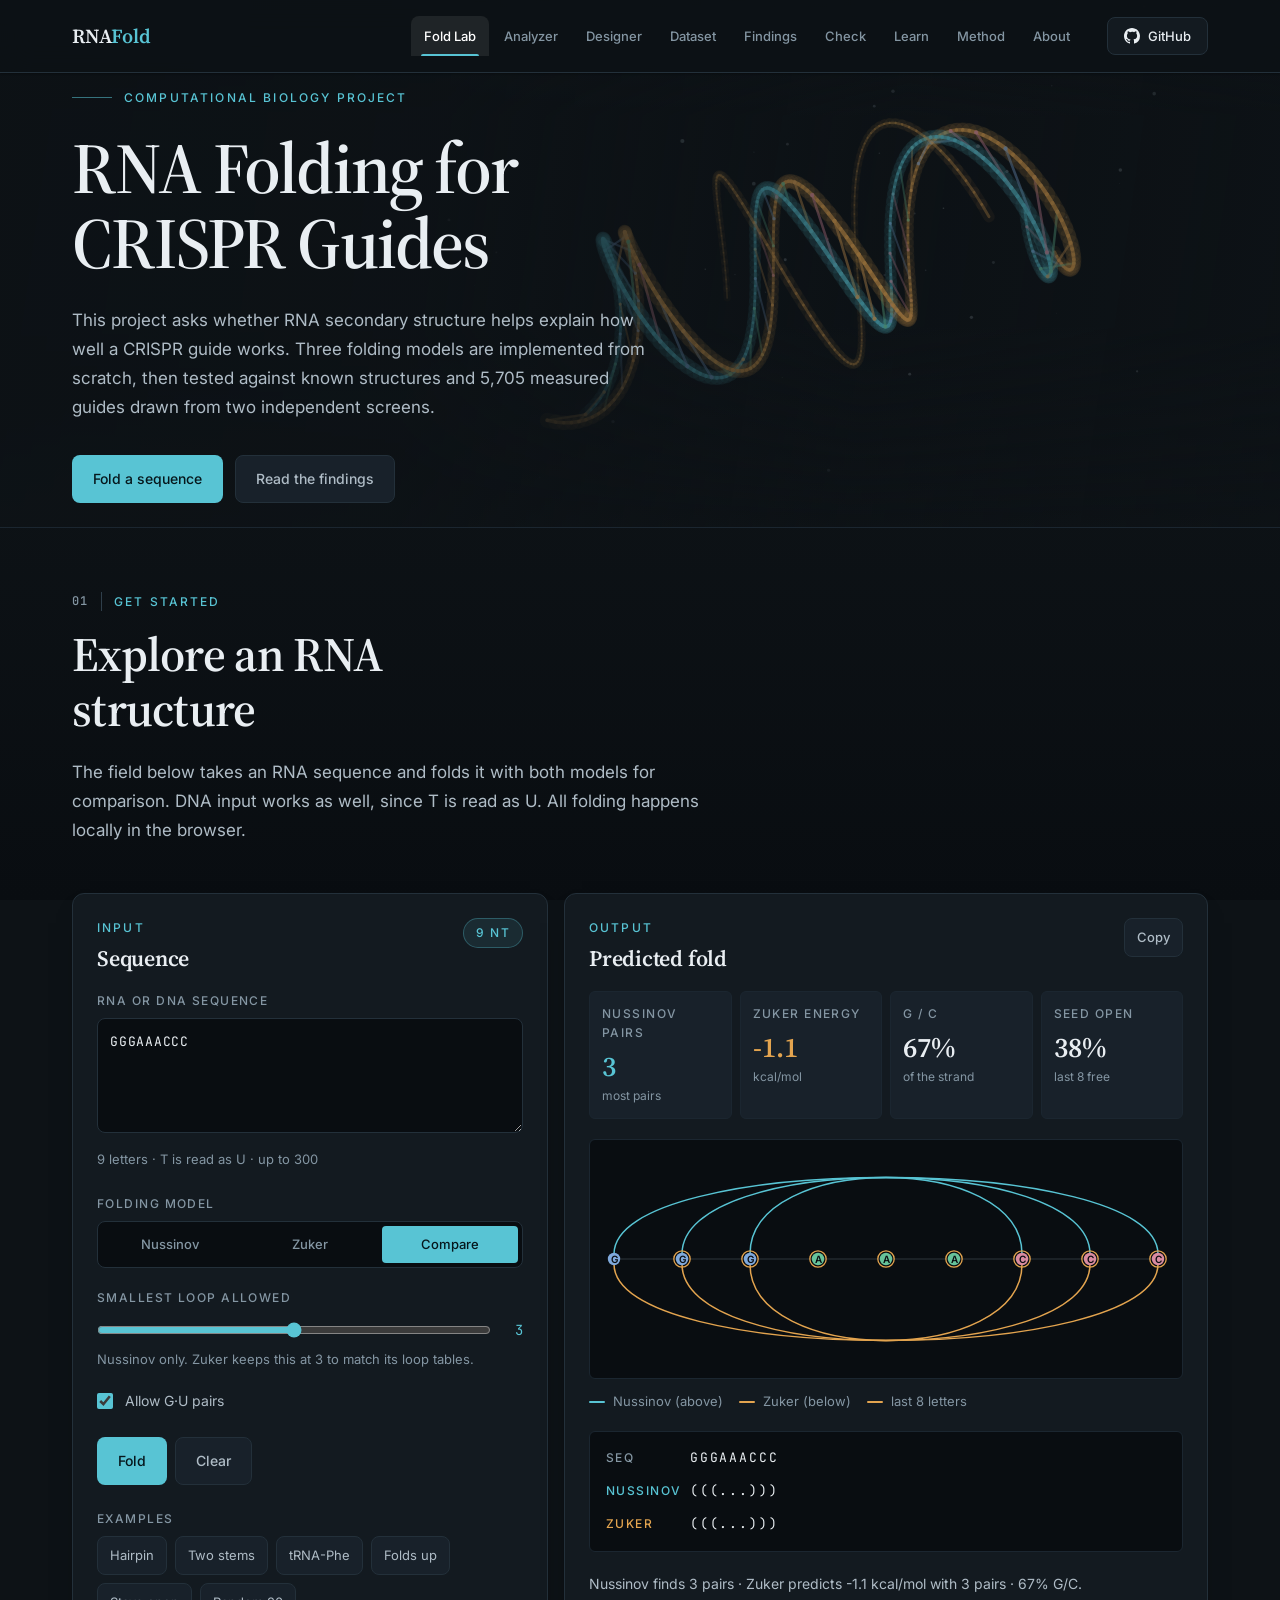
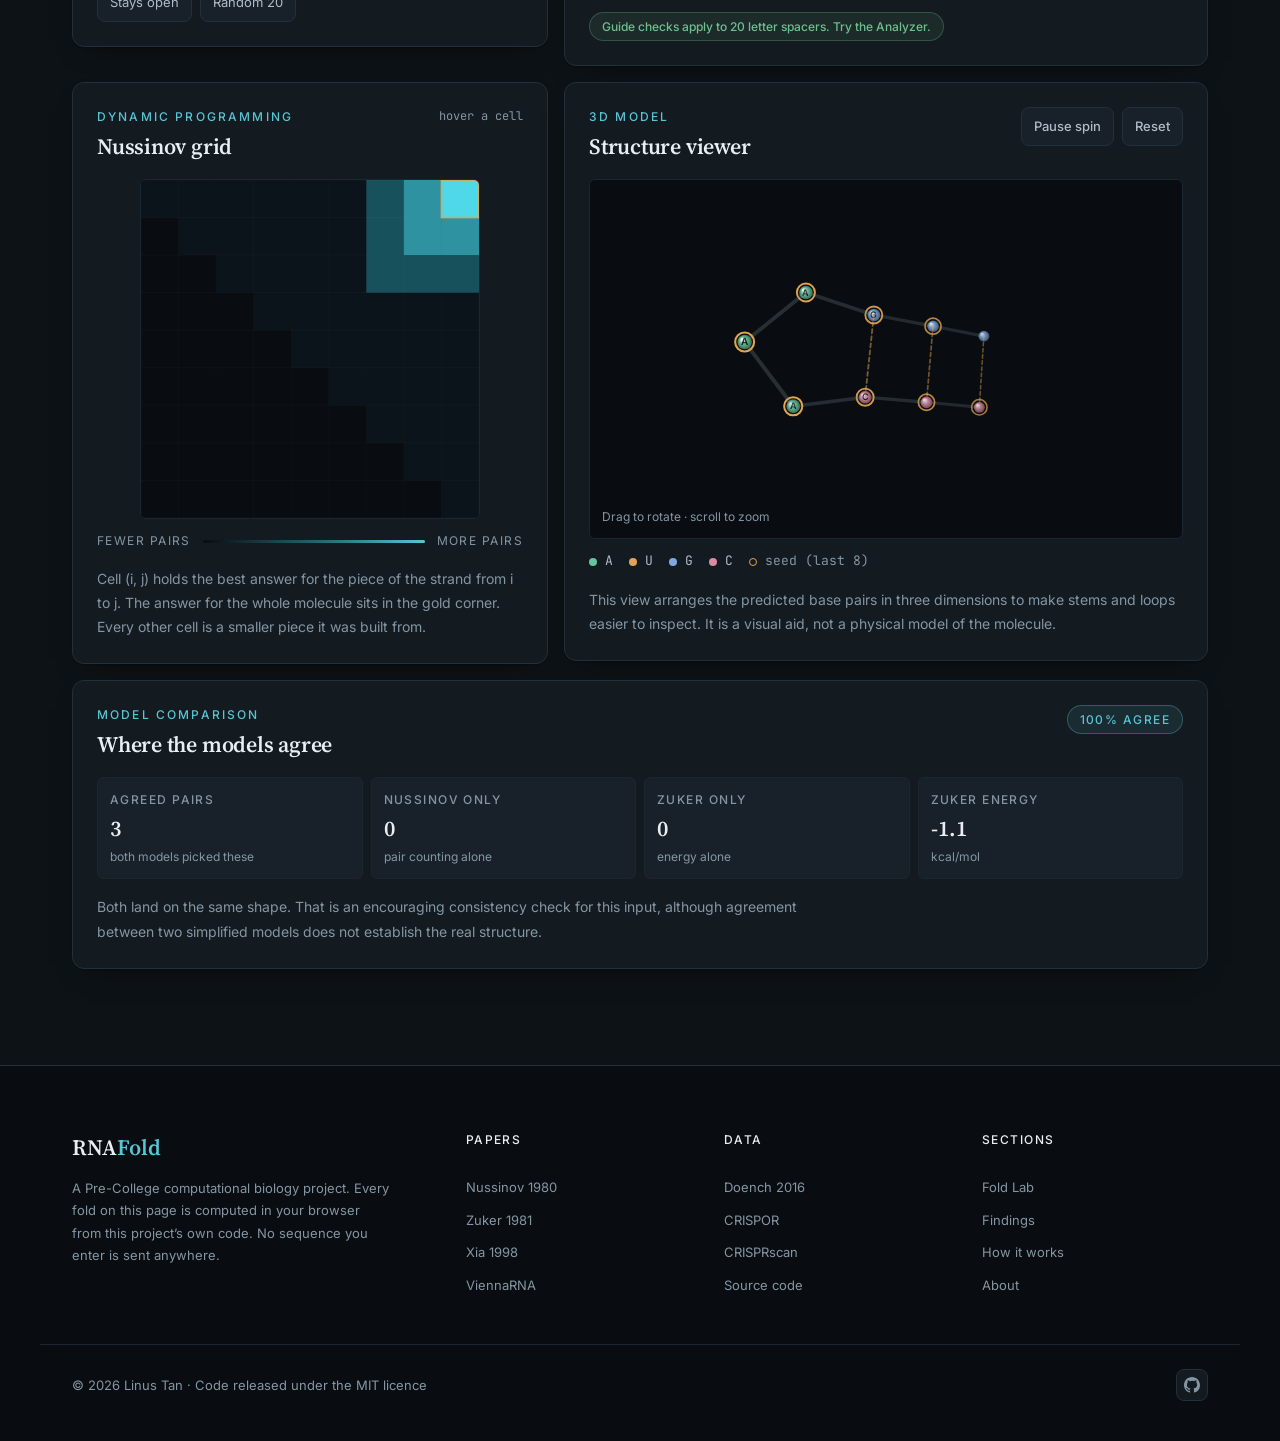
==== commit 33f94ec1: "Restore the site at the root URL with a redirect to docs/ Pages serves this repository from the root" ====
--- a/index.html
+++ b/index.html
@@ -1,1144 +1,42 @@
-<!doctype html>
-<html lang="en">
-  <head>
-    <meta charset="utf-8" />
-    <meta name="viewport" content="width=device-width, initial-scale=1" />
-    <title>RNA Fold Lab: folding and CRISPR guides</title>
-    <meta
-      name="description"
-      content="RNA folding with the Nussinov, Zuker, and McCaskill models, CRISPR guide seed analysis, and reference checks against ViennaRNA."
-    />
-    <meta name="color-scheme" content="dark" />
-    <link
-      rel="icon"
-      href="data:image/svg+xml,%3Csvg xmlns='http://www.w3.org/2000/svg' viewBox='0 0 64 64'%3E%3Crect width='64' height='64' rx='14' fill='%230b1218'/%3E%3Cpath d='M20 12c0 10 24 14 24 24S20 50 20 52' stroke='%234fd8e8' stroke-width='4' fill='none' stroke-linecap='round'/%3E%3Cpath d='M44 12c0 10-24 14-24 24s24 14 24 16' stroke='%23e85bb0' stroke-width='4' fill='none' stroke-linecap='round'/%3E%3C/svg%3E"
-    />
-    <link rel="preconnect" href="https://fonts.googleapis.com" />
-    <link rel="preconnect" href="https://fonts.gstatic.com" crossorigin />
-    <link
-      href="https://fonts.googleapis.com/css2?family=Cormorant+Garamond:wght@300;400;500;600&family=Jost:wght@300;400;500;600&family=JetBrains+Mono:wght@400;700&display=swap"
-      rel="stylesheet"
-    />
-    <link rel="stylesheet" href="styles.css" />
-  </head>
-  <body>
-    <a class="skip-link" href="#lab">Skip to the Fold Lab</a>
-
-    <div class="page-wash" aria-hidden="true"></div>
-
-    <header class="masthead">
-      <div class="shell masthead-inner">
-        <a class="brand" href="#top">
-          <span class="brand-mark" aria-hidden="true">
-            <svg viewBox="0 0 32 32" width="26" height="26">
-              <path d="M9 4c0 6 14 8 14 12S9 22 9 28" stroke="#4fd8e8" stroke-width="2.2" fill="none" stroke-linecap="round" />
-              <path d="M23 4c0 6-14 8-14 12s14 8 14 12" stroke="#e85bb0" stroke-width="2.2" fill="none" stroke-linecap="round" />
-            </svg>
-          </span>
-          <span class="brand-text">RNA<em>Fold</em></span>
-        </a>
-
-        <button class="nav-toggle" type="button" aria-expanded="false" aria-controls="mainnav">
-          <span class="sr-only">Toggle navigation</span>
-          <span class="nav-toggle-bar" aria-hidden="true"></span>
-        </button>
-
-        <nav class="mainnav" id="mainnav" aria-label="Sections">
-          <a class="navlink" href="#lab" data-nav="lab">Fold Lab</a>
-          <a class="navlink" href="#analyzer" data-nav="analyzer">Analyzer</a>
-          <a class="navlink" href="#designer" data-nav="designer">Designer</a>
-          <a class="navlink" href="#dataset" data-nav="dataset">Dataset</a>
-          <a class="navlink" href="#findings" data-nav="findings">Findings</a>
-          <a class="navlink" href="#check" data-nav="check">Check</a>
-          <a class="navlink" href="#learn" data-nav="learn">Learn</a>
-          <a class="nav-cta" href="https://github.com/kwland/nussinov-zuker-crispr" rel="noopener">GitHub</a>
-        </nav>
-      </div>
-    </header>
-
-    <div class="rail rail-left" aria-hidden="true">
-      <span class="rail-word">Nussinov · Zuker</span>
-      <span class="rail-line"></span>
-    </div>
-
-    <nav class="rail rail-right" aria-label="Chapters">
-      <span class="rail-start">Start</span>
-      <a class="chapter-dot is-active" href="#lab" data-nav="lab"><span>01</span></a>
-      <a class="chapter-dot" href="#analyzer" data-nav="analyzer"><span>02</span></a>
-      <a class="chapter-dot" href="#designer" data-nav="designer"><span>03</span></a>
-      <a class="chapter-dot" href="#dataset" data-nav="dataset"><span>04</span></a>
-      <a class="chapter-dot" href="#findings" data-nav="findings"><span>05</span></a>
-      <a class="chapter-dot" href="#check" data-nav="check"><span>06</span></a>
-      <a class="chapter-dot" href="#learn" data-nav="learn"><span>07</span></a>
-      <a class="chapter-dot" href="#method" data-nav="method"><span>08</span></a>
-      <a class="chapter-dot" href="#about" data-nav="about"><span>09</span></a>
-    </nav>
-
-    <!-- ================================================== HERO -->
-    <section class="hero" id="top">
-      <canvas id="heroCanvas" aria-hidden="true"></canvas>
-      <div class="hero-veil" aria-hidden="true"></div>
-
-      <div class="shell hero-content">
-        <p class="eyebrow"><span class="eyebrow-dash" aria-hidden="true"></span>Computational biology project</p>
-        <h1 class="hero-title">RNA Folding for <br />CRISPR Guides</h1>
-        <p class="hero-sub">
-          This project asks whether RNA secondary structure helps explain how well a CRISPR guide works.
-          Three folding models are implemented from scratch, then tested against known structures and
-          5,705 measured guides drawn from two independent screens.
-        </p>
-        <a class="scroll-cue" href="#lab">
-          <span>scroll down</span>
-          <span class="scroll-arrow" aria-hidden="true"></span>
-        </a>
-      </div>
-    </section>
-
-    <main>
-      <!-- ================================================== 01 FOLD LAB -->
-      <section class="chapter" id="lab">
-        <div class="shell">
-          <div class="chapter-head">
-            <span class="ghost-num" aria-hidden="true">01</span>
-            <div class="chapter-intro">
-              <p class="eyebrow"><span class="eyebrow-dash" aria-hidden="true"></span>Get started</p>
-              <h2>Explore an <br />RNA structure</h2>
-              <p class="lead">
-                The field below takes an RNA sequence and folds it with both models for comparison. DNA
-                input works as well, since T is read as U. All folding happens locally in the browser.
-              </p>
-            </div>
-          </div>
-
-          <div class="lab-grid">
-            <form class="card input-card" id="foldForm">
-              <div class="card-head">
-                <div>
-                  <p class="kicker">Input</p>
-                  <h3>Sequence</h3>
-                </div>
-                <span class="status-pill" id="inputStatus">ready</span>
-              </div>
-
-              <label class="field-label" for="sequenceInput">RNA or DNA sequence</label>
-              <textarea id="sequenceInput" spellcheck="false" rows="4" aria-describedby="errorText">GGGAAACCC</textarea>
-              <p class="field-hint"><span id="charCount">9</span> letters · T is read as U · up to 300</p>
-
-              <fieldset class="model-select">
-                <legend class="field-label">Folding model</legend>
-                <div class="segmented" role="radiogroup" aria-label="Folding model">
-                  <label><input type="radio" name="model" value="nussinov" /><span>Nussinov</span></label>
-                  <label><input type="radio" name="model" value="zuker" /><span>Zuker</span></label>
-                  <label><input type="radio" name="model" value="both" checked /><span>Compare</span></label>
-                </div>
-              </fieldset>
-
-              <div class="control-row">
-                <label class="field-label" for="loopLength">Smallest loop allowed</label>
-                <input id="loopLength" type="range" min="0" max="6" step="1" value="3" />
-                <output id="loopLengthValue" for="loopLength">3</output>
-              </div>
-              <p class="field-hint subtle">Nussinov only. Zuker keeps this at 3 to match its loop tables.</p>
-
-              <label class="toggle-row">
-                <input id="allowWobble" type="checkbox" checked />
-                <span>Allow G·U pairs</span>
-              </label>
-
-              <div class="button-row">
-                <button class="btn btn-solid btn-sm" type="submit">Fold</button>
-                <button class="btn btn-ghost btn-sm" type="button" id="clearSequence">Clear</button>
-              </div>
-
-              <p class="field-label examples-label">Examples</p>
-              <div class="chip-row">
-                <button class="chip" type="button" data-example="GGGAAACCC">Hairpin</button>
-                <button class="chip" type="button" data-example="GGGGAAAACCCCUUUUGGGGAAAACCCC">Two stems</button>
-                <button class="chip" type="button" data-example="GCGGAUUUAGCUCAGUUGGGAGAGCGCCAGACUGAAGAUCUGGAGGUCCUGUGUUCGAUCCACAGAAUUCGCACCA">tRNA-Phe</button>
-                <button class="chip" type="button" data-example="GCGCGATACGCGTATCGCGC">Folds up</button>
-                <button class="chip" type="button" data-example="CTTAAGGGTTAAGTAAGTGT">Stays open</button>
-                <button class="chip" type="button" id="randomGuide">Random 20</button>
-              </div>
-
-              <p class="error-text" id="errorText" role="alert"></p>
-            </form>
-
-            <div class="card result-card">
-              <div class="card-head">
-                <div>
-                  <p class="kicker">Output</p>
-                  <h3>Predicted fold</h3>
-                </div>
-                <button class="btn btn-ghost btn-sm" type="button" id="copyStructure">Copy</button>
-              </div>
-
-              <div class="metric-grid" id="metricGrid">
-                <div class="metric">
-                  <span class="metric-label">Nussinov pairs</span>
-                  <strong id="pairCount">0</strong>
-                  <span class="metric-foot">most pairs</span>
-                </div>
-                <div class="metric">
-                  <span class="metric-label">Zuker energy</span>
-                  <strong id="mfeValue">0.0</strong>
-                  <span class="metric-foot">kcal/mol</span>
-                </div>
-                <div class="metric">
-                  <span class="metric-label">G / C</span>
-                  <strong id="gcPercent">0%</strong>
-                  <span class="metric-foot">of the strand</span>
-                </div>
-                <div class="metric" id="seedMetric">
-                  <span class="metric-label">Seed open</span>
-                  <strong id="seedOpen">n/a</strong>
-                  <span class="metric-foot">last 8 free</span>
-                </div>
-              </div>
-
-              <div class="arc-wrap">
-                <canvas id="rnaCanvas" aria-label="Arc diagram of the predicted structure"></canvas>
-              </div>
-              <div class="arc-legend" id="arcLegend"></div>
-
-              <div class="dot-output">
-                <div class="dot-row">
-                  <span class="dot-tag">Seq</span>
-                  <code id="normalizedSequence"></code>
-                </div>
-                <div class="dot-row" id="nussinovRow">
-                  <span class="dot-tag tag-a">Nussinov</span>
-                  <code id="dotBracket"></code>
-                </div>
-                <div class="dot-row" id="zukerRow">
-                  <span class="dot-tag tag-b">Zuker</span>
-                  <code id="dotBracketZuker"></code>
-                </div>
-              </div>
-
-              <p class="interpretation" id="foldInterpretation"></p>
-              <div class="warning-list" id="warningList"></div>
-            </div>
-
-            <div class="card matrix-card">
-              <div class="card-head">
-                <div>
-                  <p class="kicker">Dynamic programming</p>
-                  <h3 id="matrixTitle">Nussinov grid</h3>
-                </div>
-                <span class="matrix-hint" id="matrixHover">hover a cell</span>
-              </div>
-              <div class="matrix-wrap">
-                <canvas id="matrixCanvas" aria-label="Dynamic programming grid"></canvas>
-              </div>
-              <div class="matrix-legend">
-                <span>fewer pairs</span>
-                <span class="legend-ramp" aria-hidden="true"></span>
-                <span>more pairs</span>
-              </div>
-              <p class="note">
-                Cell (i, j) holds the best answer for the piece of the strand from i to j. The answer for the
-                whole molecule sits in the gold corner. Every other cell is a smaller piece it was built from.
-              </p>
-            </div>
-
-            <div class="card viewer-card">
-              <div class="card-head">
-                <div>
-                  <p class="kicker">3D model</p>
-                  <h3>Structure viewer</h3>
-                </div>
-                <div class="viewer-controls">
-                  <button class="btn btn-ghost btn-sm" type="button" id="spinToggle">Pause spin</button>
-                  <button class="btn btn-ghost btn-sm" type="button" id="resetView">Reset</button>
-                </div>
-              </div>
-              <div class="viewer-wrap">
-                <canvas id="viewerCanvas" aria-label="Rotatable 3D model of the predicted structure"></canvas>
-                <p class="viewer-hint">Drag to rotate · scroll to zoom</p>
-              </div>
-              <div class="base-legend">
-                <span><i style="background:#5ee6c5"></i>A</span>
-                <span><i style="background:#ffb454"></i>U</span>
-                <span><i style="background:#7aa2ff"></i>G</span>
-                <span><i style="background:#ff6fa5"></i>C</span>
-                <span class="legend-seed"><i></i>seed (last 8)</span>
-              </div>
-              <p class="note">
-                This view arranges the predicted base pairs in three dimensions to make stems and loops easier
-                to inspect. It is a visual aid, not a physical model of the molecule.
-              </p>
-            </div>
-          </div>
-
-          <div class="card compare-card" id="compareCard">
-            <div class="card-head">
-              <div>
-                <p class="kicker">Model comparison</p>
-                <h3>Where the models agree</h3>
-              </div>
-              <span class="status-pill" id="agreementPill">compare</span>
-            </div>
-            <div class="compare-stats" id="compareStats"></div>
-            <p class="note" id="compareNote"></p>
-          </div>
-        </div>
-      </section>
-
-      <!-- ================================================== 02 ANALYZER -->
-      <section class="chapter" id="analyzer">
-        <div class="shell">
-          <div class="chapter-head">
-            <span class="ghost-num" aria-hidden="true">02</span>
-            <div class="chapter-intro">
-              <p class="eyebrow"><span class="eyebrow-dash" aria-hidden="true"></span>Guide analyzer</p>
-              <h2>Analyze a <br />CRISPR guide</h2>
-              <p class="lead">
-                A 20-letter guide spacer can be inspected here for its predicted fold, G/C content, and
-                PAM-proximal seed. The scaffold can be folded along with it, since the two can pair and
-                change the answer.
-              </p>
-            </div>
-          </div>
-
-          <div class="lab-grid">
-            <form class="card input-card" id="analyzerForm">
-              <div class="card-head">
-                <div>
-                  <p class="kicker">Input</p>
-                  <h3>Guide spacer</h3>
-                </div>
-                <span class="status-pill" id="analyzerStatus">ready</span>
-              </div>
-
-              <label class="field-label" for="spacerInput">Spacer (20 letters)</label>
-              <textarea id="spacerInput" spellcheck="false" rows="2">CTTAAGGGTTAAGTAAGTGT</textarea>
-              <p class="field-hint"><span id="spacerCount">20</span> letters</p>
-
-              <fieldset class="model-select">
-                <legend class="field-label">Folding model</legend>
-                <div class="segmented" role="radiogroup" aria-label="Folding model for the analyzer">
-                  <label><input type="radio" name="analyzerModel" value="zuker" checked /><span>Zuker</span></label>
-                  <label><input type="radio" name="analyzerModel" value="nussinov" /><span>Nussinov</span></label>
-                </div>
-              </fieldset>
-
-              <label class="toggle-row">
-                <input id="withScaffold" type="checkbox" checked />
-                <span>Add the scaffold tail</span>
-              </label>
-              <p class="field-hint subtle">
-                This standard scaffold is the 76-letter tail that binds Cas9. It can pair with the spacer,
-                so including it may change the predicted structure.
-              </p>
-
-              <p class="field-label examples-label">Examples</p>
-              <div class="chip-row">
-                <button class="chip" type="button" data-spacer="CTTAAGGGTTAAGTAAGTGT">More open seed</button>
-                <button class="chip" type="button" data-spacer="GCGCGATACGCGTATCGCGC">More paired seed</button>
-                <button class="chip" type="button" data-spacer="ATTAAATTAAATAAATTAAA">Low G/C</button>
-                <button class="chip" type="button" data-spacer="GACTTTTACGTTAGCATGAA">Has TTTT</button>
-                <button class="chip" type="button" data-spacer="TCCCTGGCCAGGCTTTGGGG">Best from EMX1</button>
-              </div>
-
-              <p class="error-text" id="analyzerError" role="alert"></p>
-            </form>
-
-            <div class="card result-card">
-              <div class="card-head">
-                <div>
-                  <p class="kicker">Structure summary</p>
-                  <h3>Seed check</h3>
-                </div>
-              </div>
-
-              <div class="metric-grid">
-                <div class="metric accent-a">
-                  <span class="metric-label">Seed open</span>
-                  <strong id="seedOpennessValue">0%</strong>
-                  <span class="metric-foot">of the last 8</span>
-                </div>
-                <div class="metric">
-                  <span class="metric-label">G / C</span>
-                  <strong id="analyzerGc">0%</strong>
-                  <span class="metric-foot">of the spacer</span>
-                </div>
-                <div class="metric">
-                  <span class="metric-label">Energy</span>
-                  <strong id="analyzerEnergy">0.0</strong>
-                  <span class="metric-foot">kcal/mol</span>
-                </div>
-                <div class="metric accent-b">
-                  <span class="metric-label">Predicted</span>
-                  <strong id="predEfficiency">n/a</strong>
-                  <span class="metric-foot">editing efficiency</span>
-                </div>
-              </div>
-
-              <div class="arc-wrap">
-                <canvas id="analyzerCanvas" aria-label="Arc diagram of the guide fold, seed bases marked"></canvas>
-              </div>
-              <div class="arc-legend" id="analyzerLegend"></div>
-
-              <div class="dot-output">
-                <div class="dot-row">
-                  <span class="dot-tag">Spacer</span>
-                  <code id="analyzerSpacerSeq"></code>
-                </div>
-                <div class="dot-row">
-                  <span class="dot-tag tag-a">Fold</span>
-                  <code id="analyzerSpacerStruct"></code>
-                </div>
-              </div>
-
-              <p class="interpretation" id="analyzerInterpretation"></p>
-              <div class="warning-list" id="analyzerFlags"></div>
-              <p class="note">
-                Openness counts how many of the eight seed positions are unpaired in this predicted structure.
-                A higher value means a more exposed seed in the model, not a guarantee of stronger editing.
-              </p>
-            </div>
-          </div>
-
-          <div class="card model-note-card">
-            <div class="card-head">
-              <div>
-                <p class="kicker">Ensemble view</p>
-                <h3>Unpaired probability per position</h3>
-              </div>
-              <span class="status-pill" id="ensembleStatus">ready</span>
-            </div>
-
-            <p class="note">
-              The fold above is one structure, so every base is scored either paired or unpaired. A real
-              RNA moves through many structures at once. The McCaskill partition function sums over all of
-              them, weighted by energy, and reports the probability that each base is left unpaired. The
-              two views often disagree, and the difference is largest exactly where a single structure is
-              close to a tie.
-            </p>
-
-            <div class="metric-grid">
-              <div class="metric accent-a">
-                <span class="metric-label">Seed open, ensemble</span>
-                <strong id="ensembleSeed">0%</strong>
-                <span class="metric-foot">mean over the last 8</span>
-              </div>
-              <div class="metric">
-                <span class="metric-label">Seed open, one structure</span>
-                <strong id="ensembleSingle">0%</strong>
-                <span class="metric-foot">for comparison</span>
-              </div>
-              <div class="metric">
-                <span class="metric-label">Spacer open</span>
-                <strong id="ensembleMean">0%</strong>
-                <span class="metric-foot">mean over all 20</span>
-              </div>
-              <div class="metric accent-b">
-                <span class="metric-label">Ensemble energy</span>
-                <strong id="ensembleEnergy">0.0</strong>
-                <span class="metric-foot">kcal/mol</span>
-              </div>
-            </div>
-
-            <div class="arc-wrap">
-              <canvas id="ensembleCanvas" aria-label="Probability that each spacer position is unpaired"></canvas>
-            </div>
-            <div class="arc-legend" id="ensembleLegend"></div>
-            <p class="interpretation" id="ensembleInterpretation"></p>
-          </div>
-
-          <div class="card model-note-card">
-            <div class="card-head">
-              <div>
-                <p class="kicker">Efficiency estimate</p>
-                <h3>About the prediction</h3>
-              </div>
-              <span class="status-pill" id="modelStatus">loading</span>
-            </div>
-            <div class="compare-stats" id="modelStats"></div>
-            <p class="note" id="modelNote"></p>
-          </div>
-        </div>
-      </section>
-
-      <!-- ================================================== 03 DESIGNER -->
-      <section class="chapter" id="designer">
-        <div class="shell">
-          <div class="chapter-head">
-            <span class="ghost-num" aria-hidden="true">03</span>
-            <div class="chapter-intro">
-              <p class="eyebrow"><span class="eyebrow-dash" aria-hidden="true"></span>Guide designer</p>
-              <h2>Find guide <br />candidates</h2>
-              <p class="lead">
-                A target DNA sequence yields every 20-letter spacer that sits next to an NGG PAM on either
-                strand. Each candidate is folded together with the scaffold and given a preliminary ranking.
-              </p>
-            </div>
-          </div>
-
-          <div class="designer-grid">
-            <form class="card input-card" id="designerForm">
-              <div class="card-head">
-                <div>
-                  <p class="kicker">Input</p>
-                  <h3>Target DNA</h3>
-                </div>
-                <span class="status-pill" id="designerStatus">ready</span>
-              </div>
-
-              <label class="field-label" for="targetInput">Target sequence</label>
-              <textarea id="targetInput" spellcheck="false" rows="6"></textarea>
-              <p class="field-hint"><span id="targetCount">0</span> bp · up to 5,000</p>
-
-              <div class="button-row">
-                <button class="btn btn-solid btn-sm" type="submit">Find guides</button>
-                <button class="chip" type="button" id="designerExample">Example (EMX1)</button>
-                <button class="btn btn-ghost btn-sm" type="button" id="designerClear">Clear</button>
-              </div>
-              <p class="error-text" id="designerError" role="alert"></p>
-            </form>
-
-            <div class="card">
-              <div class="card-head">
-                <div>
-                  <p class="kicker">Results</p>
-                  <h3>Candidate guides</h3>
-                </div>
-                <button class="btn btn-ghost btn-sm" type="button" id="designerCsv">CSV</button>
-              </div>
-              <div class="compare-stats" id="designerStats"></div>
-              <div class="table-wrap">
-                <table class="data-table" id="designerTable">
-                  <thead>
-                    <tr>
-                      <th>#</th>
-                      <th>Spacer (DNA)</th>
-                      <th>Strand</th>
-                      <th>Pos</th>
-                      <th>G/C</th>
-                      <th>Seed open</th>
-                      <th>Pred. eff</th>
-                      <th>Flags</th>
-                      <th></th>
-                    </tr>
-                  </thead>
-                  <tbody id="designerBody">
-                    <tr>
-                      <td colspan="9" class="table-empty">No target sequence entered yet.</td>
-                    </tr>
-                  </tbody>
-                </table>
-              </div>
-              <p class="note">
-                The efficiency score comes from a small exploratory model. Use it to compare candidates, not
-                as a substitute for established design tools or experimental validation.
-              </p>
-            </div>
-          </div>
-        </div>
-      </section>
-
-      <!-- ================================================== 04 DATASET -->
-      <section class="chapter" id="dataset">
-        <div class="shell">
-          <div class="chapter-head">
-            <span class="ghost-num" aria-hidden="true">04</span>
-            <div class="chapter-intro">
-              <p class="eyebrow"><span class="eyebrow-dash" aria-hidden="true"></span>Measured guide data</p>
-              <h2>What the guide <br />data shows</h2>
-              <p class="lead">
-                This chapter tests whether guides with a more open predicted seed also show higher measured
-                editing efficiency. Across the pooled dataset, seed openness on its own has almost no
-                relationship with activity.
-              </p>
-            </div>
-          </div>
-
-          <div class="summary-panel" id="datasetStats"></div>
-
-          <div class="card chart-card">
-            <div class="card-head">
-              <div>
-                <p class="kicker">The result</p>
-                <h3>Editing efficiency by seed openness</h3>
-              </div>
-              <span class="matrix-hint" id="datasetCount">loading</span>
-            </div>
-            <div class="chart-wrap">
-              <canvas id="datasetChart" aria-label="Mean editing efficiency at each level of seed openness"></canvas>
-            </div>
-            <p class="note" id="datasetFinding"></p>
-          </div>
-
-          <div class="card">
-            <div class="card-head">
-              <div>
-                <p class="kicker">Every guide</p>
-                <h3>The raw table</h3>
-              </div>
-              <button class="btn btn-ghost btn-sm" type="button" id="datasetCsv">CSV</button>
-            </div>
-            <div class="table-wrap tall">
-              <table class="data-table">
-                <thead>
-                  <tr>
-                    <th>Guide</th>
-                    <th>Gene</th>
-                    <th>G/C</th>
-                    <th>Seed open</th>
-                    <th>Efficiency</th>
-                    <th></th>
-                  </tr>
-                </thead>
-                <tbody id="datasetBody">
-                  <tr><td colspan="6" class="table-empty">Loading guides…</td></tr>
-                </tbody>
-              </table>
-            </div>
-            <p class="note" id="datasetSource"></p>
-          </div>
-        </div>
-      </section>
-
-      <!-- ================================================== 05 FINDINGS -->
-      <section class="chapter" id="findings">
-        <div class="shell">
-          <div class="chapter-head">
-            <span class="ghost-num" aria-hidden="true">05</span>
-            <div class="chapter-intro">
-              <p class="eyebrow"><span class="eyebrow-dash" aria-hidden="true"></span>The study</p>
-              <h2>Four tests of <br />the same idea</h2>
-              <p class="lead">
-                A flat correlation is easy to dismiss. Chapter 04 measured seed openness one way, on one
-                molecule, at one assumed position, and found nothing. Four objections to that result are
-                answered below, each with a different measurement, and both screens are analyzed the same
-                way so that a result appearing in only one of them is visible as such.
-              </p>
-            </div>
-          </div>
-
-          <div class="card">
-            <div class="card-head">
-              <div>
-                <p class="kicker">Experiment 01</p>
-                <h3>Five ways to measure accessibility</h3>
-              </div>
-              <span class="status-pill" id="findingsStatus">loading</span>
-            </div>
-            <p class="note">
-              Counting unpaired bases in one predicted structure gives a value that can only be a multiple
-              of one eighth. Across 4,685 guides that produces 9 distinct numbers. The partition function
-              produces 4,668. The table reports the correlation with measured editing efficiency under both
-              instruments, folded both as a bare spacer and as the full sgRNA.
-            </p>
-            <p class="note subtle">
-              Two correlations are given for each measure. The pooled value compares every guide against
-              every other, including guides targeting different genes. The within-gene value compares
-              guides only against others aimed at the same gene, which is the comparison a designer makes.
-              Genes differ widely in how editable they are, so the two can disagree sharply.
-            </p>
-            <div class="table-wrap">
-              <table class="data-table" id="measuresTable">
-                <thead>
-                  <tr>
-                    <th scope="col">Accessibility measure</th>
-                    <th scope="col">Pooled</th>
-                    <th scope="col">Within gene</th>
-                    <th scope="col">95% interval</th>
-                  </tr>
-                </thead>
-                <tbody id="measuresBody">
-                  <tr><td colspan="4" class="table-empty">Loading results…</td></tr>
-                </tbody>
-              </table>
-            </div>
-            <p class="interpretation" id="measuresFinding"></p>
-          </div>
-
-          <div class="card">
-            <div class="card-head">
-              <div>
-                <p class="kicker">Experiment 02</p>
-                <h3>Every position, not an assumed window</h3>
-              </div>
-            </div>
-            <p class="note">
-              The seed is conventionally the last eight bases. That is an assumption rather than a
-              measurement. Per-base unpaired probabilities allow the correlation with efficiency to be
-              computed separately at each of the 20 spacer positions, so the assumption can be tested
-              instead of imposed. The shaded band marks the conventional seed.
-            </p>
-            <div class="segmented-wrap">
-              <div class="segmented" role="radiogroup" aria-label="Screen for the position chart">
-                <label><input type="radio" name="positionScreen" value="doench" checked /><span>Human cells</span></label>
-                <label><input type="radio" name="positionScreen" value="crisprscan" /><span>Zebrafish</span></label>
-              </div>
-            </div>
-            <div class="arc-wrap tall">
-              <canvas id="positionCanvas" aria-label="Correlation between unpaired probability and editing efficiency at each spacer position"></canvas>
-            </div>
-            <div class="arc-legend" id="positionLegend"></div>
-            <p class="interpretation" id="positionFinding"></p>
-          </div>
-
-          <div class="card">
-            <div class="card-head">
-              <div>
-                <p class="kicker">Experiment 03</p>
-                <h3>Whether structure adds anything</h3>
-              </div>
-            </div>
-            <p class="note">
-              Whether a feature correlates with activity on its own is the wrong question, because sequence
-              composition already predicts a great deal. The useful question is whether folding adds
-              anything on top. A sequence-only model using position-specific bases, neighbouring pairs, and
-              G/C content sets the baseline. Folding features are then added and the change in accuracy is
-              measured on guides the model never saw, holding out whole genes at a time.
-            </p>
-            <div class="table-wrap">
-              <table class="data-table" id="incrementalTable">
-                <thead>
-                  <tr>
-                    <th scope="col">Screen</th>
-                    <th scope="col">Sequence only</th>
-                    <th scope="col">With folding</th>
-                    <th scope="col">Change</th>
-                    <th scope="col">95% interval</th>
-                  </tr>
-                </thead>
-                <tbody id="incrementalBody">
-                  <tr><td colspan="5" class="table-empty">Loading results…</td></tr>
-                </tbody>
-              </table>
-            </div>
-            <p class="interpretation" id="incrementalFinding"></p>
-          </div>
-
-          <div class="card">
-            <div class="card-head">
-              <div>
-                <p class="kicker">Experiment 04</p>
-                <h3>Whether it holds in another laboratory</h3>
-              </div>
-            </div>
-            <p class="note">
-              A result that appears in only the screen it was found in is not a result. Each model is
-              trained on one screen and applied unchanged to another. The two Doench screens share no
-              genes, and CRISPRscan differs in organism, delivery, and readout, so both directions are
-              genuine tests rather than reshuffles of one experiment.
-            </p>
-            <div class="table-wrap">
-              <table class="data-table" id="transferTable">
-                <thead>
-                  <tr>
-                    <th scope="col">Trained on</th>
-                    <th scope="col">Applied to</th>
-                    <th scope="col">Sequence only</th>
-                    <th scope="col">With folding</th>
-                    <th scope="col">Change</th>
-                  </tr>
-                </thead>
-                <tbody id="transferBody">
-                  <tr><td colspan="5" class="table-empty">Loading results…</td></tr>
-                </tbody>
-              </table>
-            </div>
-            <p class="interpretation" id="transferFinding"></p>
-          </div>
-
-          <div class="card soft">
-            <div class="card-head">
-              <div>
-                <p class="kicker">Summary</p>
-                <h3>What the four experiments settle</h3>
-              </div>
-            </div>
-            <div class="finding-grid">
-              <div class="finding">
-                <span class="finding-tag">Measurement</span>
-                <p>
-                  The sharper instrument recovers slightly more than the coarse one, in the direction the
-                  hypothesis predicts, but the largest value found anywhere accounts for under half a
-                  percent of the variation in activity.
-                </p>
-              </div>
-              <div class="finding">
-                <span class="finding-tag">Context</span>
-                <p>
-                  Folding a spacer alone and folding it inside the sgRNA give different answers, correlated
-                  at only 0.17. A bare 20-letter spacer has almost no structure to speak of, so the original
-                  premise rested on a quantity that barely varies.
-                </p>
-              </div>
-              <div class="finding">
-                <span class="finding-tag">Position</span>
-                <p>
-                  The two screens place their strongest positions at opposite ends of the spacer. Effects
-                  localized to different places in different experiments are not describing one mechanism.
-                </p>
-              </div>
-              <div class="finding">
-                <span class="finding-tag">Value</span>
-                <p>
-                  In human cells folding adds nothing to a sequence-only model. In zebrafish it adds a small
-                  amount, in the direction opposite to the hypothesis, and that gain does not transfer.
-                </p>
-              </div>
-            </div>
-            <p class="note" id="studySource"></p>
-          </div>
-        </div>
-      </section>
-
-      <!-- ================================================== 06 CHECK THE MODELS -->
-      <section class="chapter" id="check">
-        <div class="shell">
-          <div class="chapter-head">
-            <span class="ghost-num" aria-hidden="true">06</span>
-            <div class="chapter-intro">
-              <p class="eyebrow"><span class="eyebrow-dash" aria-hidden="true"></span>Reference checks</p>
-              <h2>Compare with <br />reference results</h2>
-              <p class="lead">
-                A model is only useful if its output can be checked. This chapter measures the folding
-                models against a small set of known structures and precomputed ViennaRNA results.
-                Agreement is encouraging, though the reference set is deliberately small and reads as a
-                smoke test rather than broad validation.
-              </p>
-            </div>
-          </div>
-
-          <div class="summary-panel" id="checkStats"></div>
-
-          <div class="data-grid" id="checkCards"></div>
-
-          <div class="card chart-card">
-            <div class="card-head">
-              <div>
-                <p class="kicker">Zuker-style model and ViennaRNA</p>
-                <h3>Energy comparison across 30 guides</h3>
-              </div>
-              <span class="matrix-hint" id="viennaCorr">computing</span>
-            </div>
-            <div class="chart-wrap">
-              <canvas id="viennaScatter" aria-label="Scatter plot comparing predicted energy with ViennaRNA"></canvas>
-            </div>
-            <p class="note" id="viennaNote"></p>
-          </div>
-        </div>
-      </section>
-
-      <!-- ================================================== 07 LEARN -->
-      <section class="chapter" id="learn">
-        <div class="shell">
-          <div class="chapter-head">
-            <span class="ghost-num" aria-hidden="true">07</span>
-            <div class="chapter-intro">
-              <p class="eyebrow"><span class="eyebrow-dash" aria-hidden="true"></span>Learn</p>
-              <h2>RNA folding, <br />explained</h2>
-              <p class="lead">A short introduction to the biology, the algorithms, and the site.</p>
-            </div>
-          </div>
-
-          <div class="learn-list">
-            <article class="card soft learn-step">
-              <span class="step-num">1</span>
-              <h3>The molecule</h3>
-              <p>RNA is a sequence built from four bases: A, C, G, and U.</p>
-              <p>Complementary bases can pair, causing the strand to form stems, loops, and other structures.</p>
-            </article>
-
-            <article class="card soft learn-step">
-              <span class="step-num">2</span>
-              <h3>Base pairing</h3>
-              <p>A pairs with U, G pairs with C, and G can also form a weaker wobble pair with U.</p>
-              <p>
-                Pairing between distant positions brings the strand together. The models predict this
-                secondary structure: which bases pair, rather than the full molecular shape.
-              </p>
-            </article>
-
-            <article class="card soft learn-step">
-              <span class="step-num">3</span>
-              <h3>Two models, two objectives</h3>
-              <p>A sequence can support many possible folds. The two models choose among them differently:</p>
-              <ul class="tick-list">
-                <li><strong>Nussinov:</strong> maximizes the number of allowed base pairs.</li>
-                <li><strong>Zuker-style:</strong> searches for a lower-energy structure.</li>
-              </ul>
-            </article>
-
-            <article class="card soft learn-step">
-              <span class="step-num">4</span>
-              <h3>The value of two models</h3>
-              <p>The models make different assumptions, so comparing them shows when a result depends on the scoring method.</p>
-              <p>
-                Agreement can be a useful consistency check, but it is not proof of the true structure. The
-                reference section also compares selected outputs with known structures and ViennaRNA results.
-              </p>
-            </article>
-
-            <article class="card soft learn-step">
-              <span class="step-num">5</span>
-              <h3>How this connects to CRISPR</h3>
-              <p>CRISPR uses a short piece of RNA, the guide, to find one exact spot in a whole genome of DNA.</p>
-              <p>That guide has to be free to stick to the DNA. The tip that touches first is the seed.</p>
-              <p>
-                The motivating idea was that folding might hide the seed and weaken targeting. The larger
-                dataset on this page does not show that relationship when seed openness is used alone, so the
-                feature should not be used as a standalone filter.
-              </p>
-            </article>
-
-            <article class="card soft learn-step">
-              <span class="step-num">6</span>
-              <h3>What this model predicts</h3>
-              <p>This project predicts RNA secondary structure, not an atom-level 3D structure.</p>
-              <p>
-                Secondary structure records which bases pair. Dynamic programming can compute that
-                representation quickly for the sequence lengths used here.
-              </p>
-              <p>
-                The 3D viewer simply lays out the predicted base pairs in space. It should be read as a
-                diagram, not as a molecular structure prediction.
-              </p>
-            </article>
-
-            <article class="card soft learn-step">
-              <span class="step-num">7</span>
-              <h3>What each chapter covers</h3>
-              <ul class="tick-list">
-                <li><strong>Fold Lab:</strong> any strand folded by both models side by side.</li>
-                <li><strong>Analyzer:</strong> one guide, with the seed measured as a single structure and across the ensemble.</li>
-                <li><strong>Designer:</strong> target DNA turned into a ranked list of guide candidates.</li>
-                <li><strong>Dataset:</strong> the open seed idea set against thousands of measured guides.</li>
-                <li><strong>Findings:</strong> the four experiments that test the idea properly.</li>
-                <li><strong>Check:</strong> the models measured against selected reference structures.</li>
-              </ul>
-            </article>
-          </div>
-        </div>
-      </section>
-
-      <!-- ================================================== 08 METHOD -->
-      <section class="chapter" id="method">
-        <div class="shell">
-          <div class="chapter-head">
-            <span class="ghost-num" aria-hidden="true">08</span>
-            <div class="chapter-intro">
-              <p class="eyebrow"><span class="eyebrow-dash" aria-hidden="true"></span>How it works</p>
-              <h2>How the <br />models work</h2>
-              <p class="lead">
-                Both methods use dynamic programming: solve smaller intervals, store those results, and combine
-                them to solve the full sequence. Their main difference is how they score a structure.
-              </p>
-            </div>
-          </div>
-
-          <div class="model-compare">
-            <article class="card model-card">
-              <div class="model-head">
-                <span class="model-badge badge-a">Model 1</span>
-                <h3>Nussinov, 1978</h3>
-              </div>
-              <p class="model-goal">Goal: <strong>the most base pairs</strong></p>
-              <div class="recurrence">
-                <span class="rec-lhs">N[i,j] = max</span>
-                <code>N[i+1, j]</code>
-                <code>N[i, j-1]</code>
-                <code>N[i+1, j-1] + pair(i,j)</code>
-                <code>max<sub>k</sub> N[i,k] + N[k+1,j]</code>
-              </div>
-              <ul class="tick-list">
-                <li>Every allowed pair is worth exactly +1</li>
-                <li>Runs in O(n<sup>3</sup>) time and is easy to trace by hand</li>
-                <li>Ignores physics, so a stack and a lone pair count the same</li>
-                <li>Over pairs in practice, inventing pairs that would not hold</li>
-              </ul>
-            </article>
-
-            <article class="card model-card">
-              <div class="model-head">
-                <span class="model-badge badge-b">Model 2</span>
-                <h3>Zuker, 1981</h3>
-              </div>
-              <p class="model-goal">Goal: <strong>the lowest free energy</strong></p>
-              <div class="recurrence">
-                <span class="rec-lhs">V[i,j] = min</span>
-                <code>eH(i,j) <em>hairpin</em></code>
-                <code>eS(i,j) + V[i+1,j-1] <em>stack</em></code>
-                <code>eL(i,j,k,l) + V[k,l] <em>bulge / internal</em></code>
-                <code>WM[i+1,k] + WM[k+1,j-1] + a <em>multiloop</em></code>
-              </div>
-              <ul class="tick-list">
-                <li>Stacking holds the strand together, loops cost energy</li>
-                <li>Uses nearest neighbour energies measured in a lab</li>
-                <li>Lone pairs get penalised away on their own</li>
-                <li>This is the idea behind ViennaRNA and RNAfold</li>
-              </ul>
-            </article>
-          </div>
-
-          <div class="card energy-card">
-            <div class="card-head">
-              <div>
-                <p class="kicker">Energy model</p>
-                <h3>Nearest-neighbor stacking energies</h3>
-              </div>
-            </div>
-            <p class="card-lead">
-              These values describe the energy of stacking one base pair above another, in kcal/mol at
-              37&nbsp;°C. More negative values are more stabilizing. G/C-rich stacks are often among the
-              strongest.
-            </p>
-            <div class="stack-table" id="stackTable"></div>
-            <p class="note">
-              These ten values come from published Turner and Xia nearest-neighbor parameters. The G·U wobble,
-              loop, and multiloop terms in this project are simplified. Treat the reported energies as
-              approximate rankings; ViennaRNA remains the reference implementation.
-            </p>
-          </div>
-
-          <div class="card honest-card">
-            <h3>Main results and limitations</h3>
-            <div class="honest-grid">
-              <div>
-                <p class="honest-tag good">What worked</p>
-                <ul>
-                  <li>
-                    Both recurrences are implemented from scratch. On <strong>GGGAAACCC</strong> the
-                    Zuker-style model returns
-                    −1.12 kcal/mol, the same value obtained by working the stacking table through by hand.
-                  </li>
-                  <li>
-                    On three selected reference shapes, the Zuker-style model reaches F1 = 1.00, including
-                    the tRNA cloverleaf. Nussinov misses that branched structure, as a pair-counting model can.
-                  </li>
-                  <li>
-                    Against precomputed ViennaRNA results for 30 guides, the energy ranking correlates at
-                    about r = 0.87, while the absolute values remain systematically different.
-                  </li>
-                </ul>
-              </div>
-              <div>
-                <p class="honest-tag warn">Important limits</p>
-                <ul>
-                  <li>
-                    Seed openness does not predict editing efficiency in the pooled dataset
-                    (Spearman ρ ≈ 0.01). Chapters 04 and 05 show the result.
-                  </li>
-                  <li>
-                    The reported energies do not match ViennaRNA exactly because the loop and wobble terms are
-                    simplified. They are systematically less negative.
-                  </li>
-                  <li>
-                    Real editing also depends on chromatin, repair, target context, off-target effects, and
-                    Cas9 behavior. None of those factors is modeled here.
-                  </li>
-                  <li>
-                    The models exclude pseudoknots, folding kinetics, alternative conformations, tertiary
-                    interactions, and RNA-protein binding. The 3D view is a schematic, not a molecular model.
-                  </li>
-                </ul>
-              </div>
-            </div>
-          </div>
-        </div>
-      </section>
-
-      <!-- ================================================== 09 ABOUT -->
-      <section class="chapter" id="about">
-        <div class="shell">
-          <div class="chapter-head">
-            <span class="ghost-num" aria-hidden="true">09</span>
-            <div class="chapter-intro">
-              <p class="eyebrow"><span class="eyebrow-dash" aria-hidden="true"></span>Project background</p>
-              <h2>About the <br />project</h2>
-              <p class="lead">
-                Linus Tan built the folding algorithms and this interface in order to follow every step from
-                the recurrence to the result, then tested the idea against published guide-activity
-                measurements to establish where it holds up and where it does not.
-              </p>
-            </div>
-          </div>
-
-          <div class="about-grid">
-            <div class="card soft">
-              <h3>What this project contains</h3>
-              <ul class="team-list">
-                <li><strong>Folding algorithms</strong> · Nussinov base-pair maximization, Zuker minimum free energy, and the McCaskill partition function, in both Python and JavaScript.</li>
-                <li><strong>Ensemble accessibility</strong> · base-pair probabilities from the inside and outside recursions, checked against exhaustive enumeration of every structure for short sequences.</li>
-                <li><strong>The study</strong> · folding features for 5,705 measured guides across two screens, a sequence-only baseline, and cross-validation that holds out whole genes.</li>
-                <li><strong>This site</strong> · the guide tools, arc diagrams, dynamic-programming grids, 3D view, and accuracy scoring.</li>
-              </ul>
-            </div>
-            <div class="card soft">
-              <h3>Where the data comes from</h3>
-              <p>
-                Guide activity is from Doench et al. 2014 and 2016, pooled through
-                <a href="https://genomebiology.biomedcentral.com/articles/10.1186/s13059-016-1012-2" rel="noopener">CRISPOR</a>,
-                and from
-                <a href="https://www.nature.com/articles/nmeth.3543" rel="noopener">CRISPRscan</a>
-                (Moreno-Mateos et al. 2015) for the zebrafish replication. Every accessibility value, energy,
-                and model weight on this page is computed by this project's own code. The ViennaRNA
-                comparison values in chapter 06 are output of the
-                <a href="https://www.tbi.univie.ac.at/RNA/" rel="noopener">ViennaRNA package</a>,
-                precomputed because it does not run in a browser.
-              </p>
-            </div>
-          </div>
-
-          <div class="ref-block">
-            <h3>Reading list</h3>
-            <div class="ref-row">
-              <a href="https://www.pnas.org/doi/10.1073/pnas.77.11.6309" rel="noopener">Nussinov &amp; Jacobson 1980</a>
-              <a href="https://academic.oup.com/nar/article-lookup/doi/10.1093/nar/9.1.133" rel="noopener">Zuker &amp; Stiegler 1981</a>
-              <a href="https://pubs.acs.org/doi/10.1021/bi9809425" rel="noopener">Xia et al. 1998</a>
-              <a href="https://www.tbi.univie.ac.at/RNA/" rel="noopener">ViennaRNA</a>
-              <a href="https://www.nature.com/articles/nbt.3437" rel="noopener">Doench et al. 2016</a>
-              <a href="https://genomebiology.biomedcentral.com/articles/10.1186/s13059-016-1012-2" rel="noopener">CRISPOR / Haeussler 2016</a>
-            </div>
-          </div>
-        </div>
-      </section>
-    </main>
-
-    <footer>
-      <div class="shell footer-inner">
-        <div class="footer-brand-col">
-          <p class="footer-brand">RNA<em>Fold</em></p>
-          <p class="footer-note">
-            Built for the Pre-College computational biology project. All folding runs in the browser, and
-            no sequence data is transmitted anywhere.
-          </p>
-        </div>
-        <div class="footer-col">
-          <p class="footer-head">Papers</p>
-          <a href="https://www.pnas.org/doi/10.1073/pnas.77.11.6309" rel="noopener">Nussinov 1980</a>
-          <a href="https://academic.oup.com/nar/article-lookup/doi/10.1093/nar/9.1.133" rel="noopener">Zuker 1981</a>
-          <a href="https://pubs.acs.org/doi/10.1021/bi9809425" rel="noopener">Xia 1998</a>
-          <a href="https://www.tbi.univie.ac.at/RNA/" rel="noopener">ViennaRNA</a>
-        </div>
-        <div class="footer-col">
-          <p class="footer-head">Data</p>
-          <a href="https://www.nature.com/articles/nbt.3437" rel="noopener">Doench 2016</a>
-          <a href="https://genomebiology.biomedcentral.com/articles/10.1186/s13059-016-1012-2" rel="noopener">CRISPOR</a>
-          <a href="https://www.nature.com/articles/nmeth.3543" rel="noopener">CRISPRscan</a>
-          <a href="https://github.com/kwland/nussinov-zuker-crispr" rel="noopener">Source</a>
-        </div>
-        <div class="footer-col">
-          <p class="footer-head">Author</p>
-          <span>Linus Tan</span>
-        </div>
-      </div>
-    </footer>
-
-    <script src="js/rna-fold.js"></script>
-    <script src="js/guide-tools.js"></script>
-    <script src="js/viewer3d.js"></script>
-    <script src="js/hero.js"></script>
-    <!-- app.js defines window.FoldUI, which chapters.js captures at parse time,
-         so app.js must come first. app.js then calls Chapters.init() on
-         DOMContentLoaded, by which point both have loaded. -->
-    <script src="js/app.js"></script>
-    <script src="js/chapters.js"></script>
-  </body>
-</html>
+<!doctype html>
+<!--
+  Root redirect.
+
+  GitHub Pages serves this repository from the root, while the site itself
+  lives in docs/. Without a root index.html, Pages falls back to rendering
+  README.md through Jekyll, which is what a visitor would otherwise see.
+
+  To retire this file: set Settings > Pages > source folder to /docs, then
+  delete this file and the sibling .nojekyll. The site then serves from
+  kwland.github.io/rna-folding-crispr/ with no redirect hop.
+-->
+<html lang="en">
+  <head>
+    <meta charset="utf-8" />
+    <meta name="viewport" content="width=device-width, initial-scale=1" />
+    <title>RNA Fold Lab</title>
+    <link rel="canonical" href="https://kwland.github.io/rna-folding-crispr/docs/" />
+    <meta http-equiv="refresh" content="0; url=./docs/" />
+    <meta name="robots" content="noindex" />
+    <style>
+      body {
+        margin: 0;
+        min-height: 100vh;
+        display: grid;
+        place-items: center;
+        background: #10161c;
+        color: #eef3f7;
+        font-family: system-ui, -apple-system, "Segoe UI", sans-serif;
+      }
+      a {
+        color: #58c4d4;
+      }
+    </style>
+  </head>
+  <body>
+    <p>Opening the RNA Fold Lab. <a href="./docs/">Continue if this does not redirect.</a></p>
+    <script>
+      location.replace("./docs/" + location.hash);
+    </script>
+  </body>
+</html>
